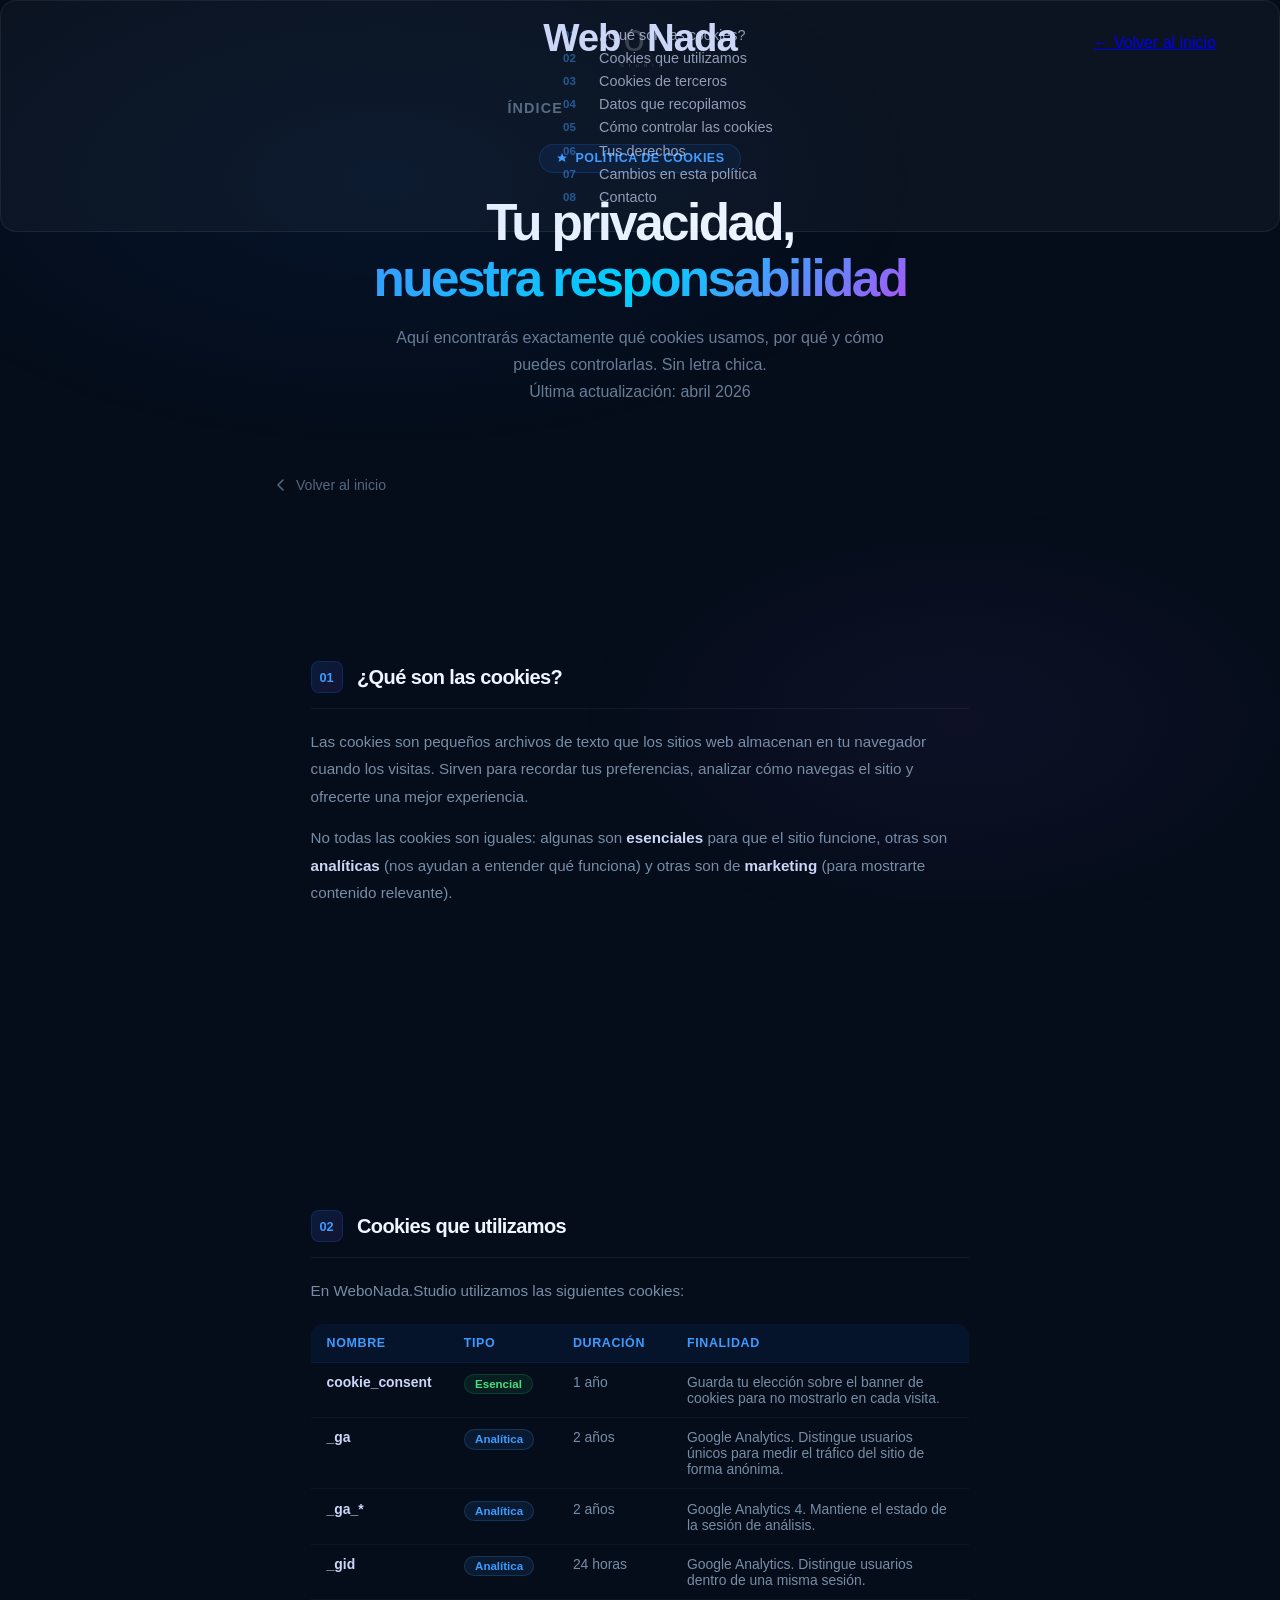
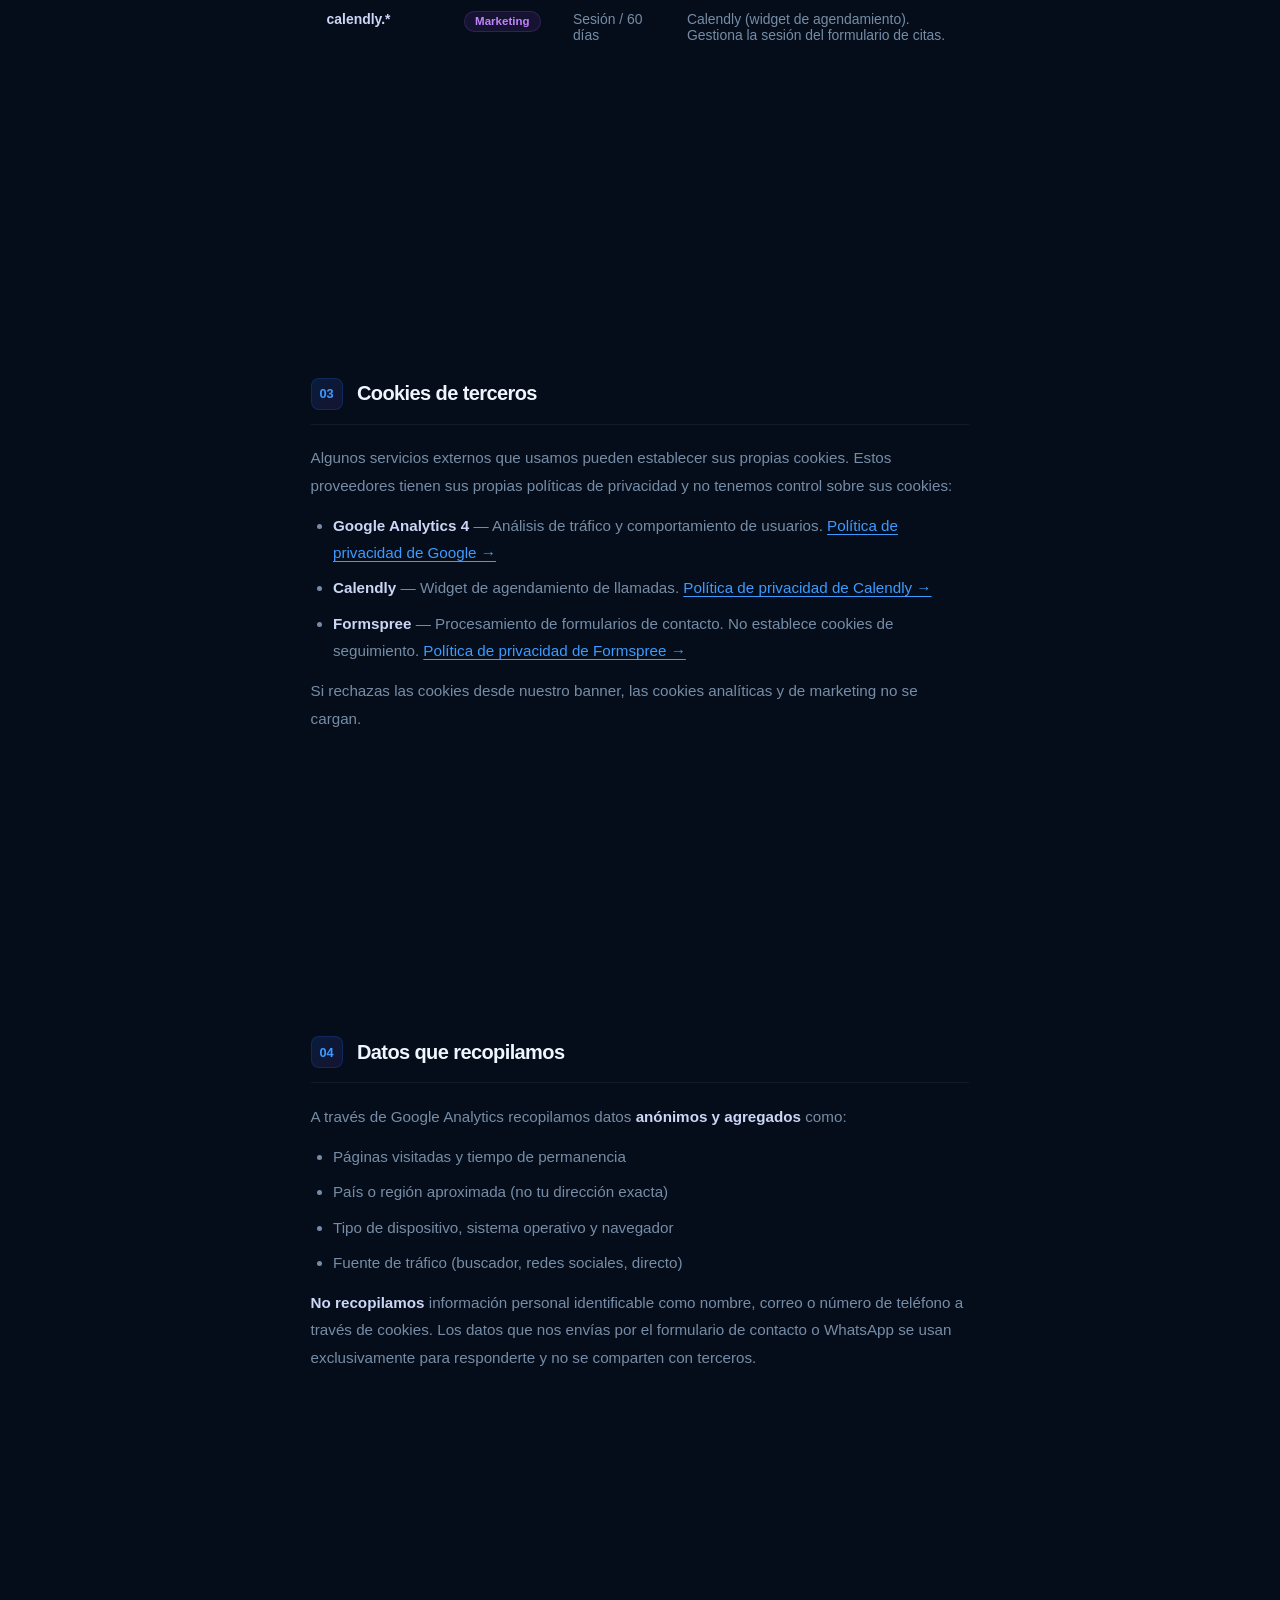
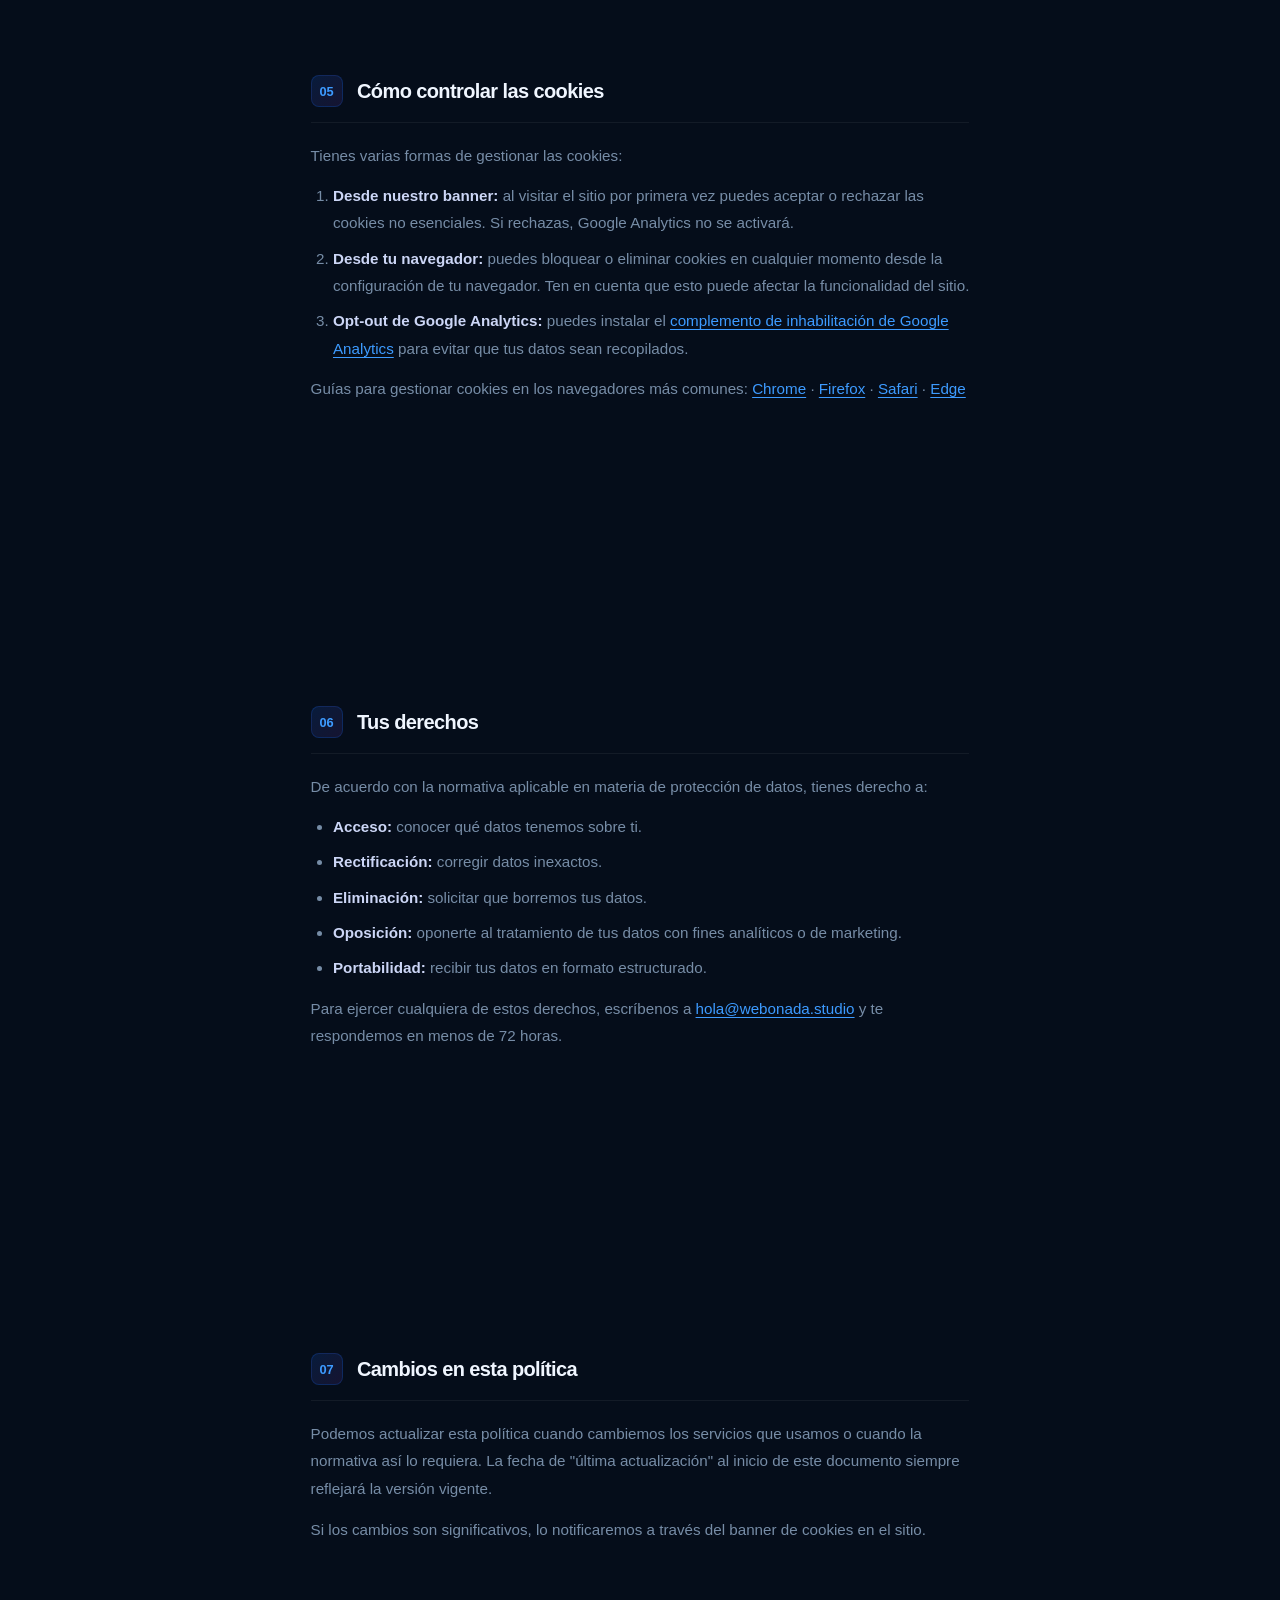
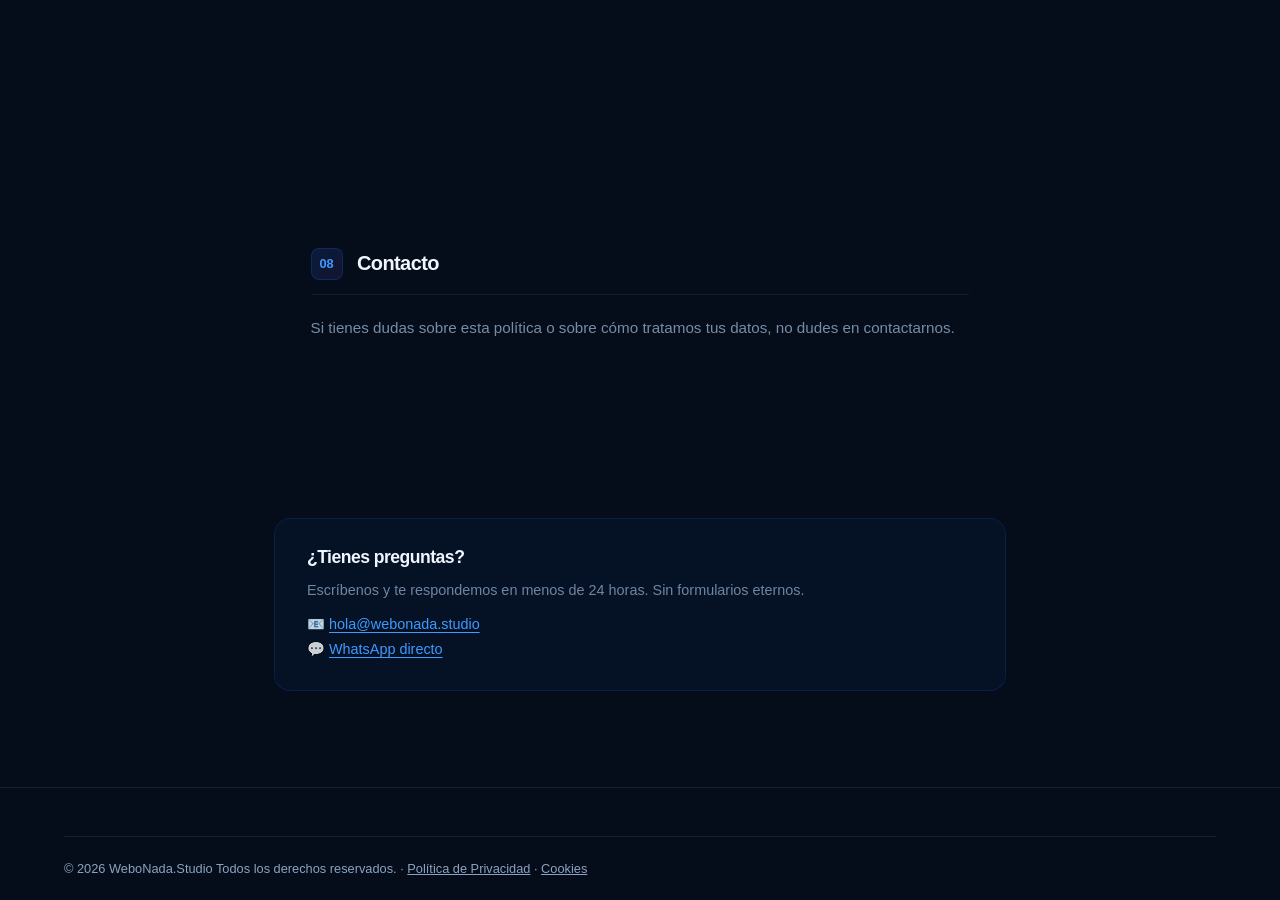
==== cookies.html @ 463b16fc "espero que si" ====
<!DOCTYPE html>
<html lang="es">
<head>
<meta charset="UTF-8">
<meta name="viewport" content="width=device-width, initial-scale=1.0">
<title>Política de Cookies — WeboNada.Studio</title>
<meta name="description" content="Política de cookies y privacidad de WeboNada.Studio. Conoce qué datos recopilamos y cómo los usamos.">
<meta name="robots" content="index, follow">
<link rel="canonical" href="https://webonada.studio/cookies">
<link rel="icon" type="image/svg+xml" href="/favicon.svg">
<meta name="theme-color" content="#050d1a">
<link rel="stylesheet" href="/css/main.css">
<style>
/* ── Estilos específicos de la página de cookies ── */
.policy-hero {
  padding: 9rem 1.5rem 4rem;
  text-align: center;
  position: relative;
}
.policy-hero::before {
  content: '';
  position: fixed;
  inset: 0;
  background:
    radial-gradient(ellipse 70% 50% at 30% 20%, rgba(26,111,255,.07) 0%, transparent 60%),
    radial-gradient(ellipse 50% 40% at 75% 80%, rgba(168,85,247,.06) 0%, transparent 60%);
  pointer-events: none;
  z-index: 0;
}
.policy-badge {
  display: inline-flex;
  align-items: center;
  gap: .5rem;
  padding: .4rem 1rem;
  border-radius: 50px;
  background: rgba(26,111,255,.08);
  border: 1px solid rgba(26,111,255,.2);
  font-size: .78rem;
  font-weight: 600;
  color: #3d9bff;
  letter-spacing: .04em;
  text-transform: uppercase;
  margin-bottom: 1.4rem;
}
.policy-hero h1 {
  font-family: 'Outfit', sans-serif;
  font-size: clamp(2rem, 5vw, 3.2rem);
  font-weight: 900;
  letter-spacing: -.05em;
  line-height: 1.1;
  color: #f0f6ff;
  margin-bottom: 1rem;
}
.policy-hero h1 span {
  background: linear-gradient(135deg, #3d9bff, #00d4ff, #a855f7);
  -webkit-background-clip: text;
  -webkit-text-fill-color: transparent;
  background-clip: text;
}
.policy-hero p {
  color: rgba(139,163,192,.75);
  font-size: 1rem;
  max-width: 520px;
  margin: 0 auto;
  line-height: 1.7;
}
.policy-updated {
  margin-top: 1.2rem;
  font-size: .8rem;
  color: rgba(139,163,192,.45);
}

/* Contenido */
.policy-wrap {
  max-width: 780px;
  margin: 0 auto;
  padding: 0 1.5rem 6rem;
  position: relative;
  z-index: 1;
}

.policy-toc {
  background: rgba(255,255,255,.03);
  border: 1px solid rgba(255,255,255,.07);
  border-radius: 16px;
  padding: 1.6rem 2rem;
  margin-bottom: 3rem;
}
.policy-toc h2 {
  font-family: 'Outfit', sans-serif;
  font-size: .9rem;
  font-weight: 700;
  color: rgba(139,163,192,.6);
  letter-spacing: .08em;
  text-transform: uppercase;
  margin-bottom: 1rem;
}
.policy-toc ol {
  list-style: none;
  counter-reset: toc;
  display: flex;
  flex-direction: column;
  gap: .45rem;
}
.policy-toc ol li {
  counter-increment: toc;
  display: flex;
  align-items: center;
  gap: .75rem;
}
.policy-toc ol li::before {
  content: counter(toc, decimal-leading-zero);
  font-size: .72rem;
  font-weight: 700;
  color: rgba(61,155,255,.5);
  min-width: 1.5rem;
}
.policy-toc a {
  color: rgba(204,214,246,.7);
  text-decoration: none;
  font-size: .9rem;
  transition: color .2s;
}
.policy-toc a:hover { color: #3d9bff; }

/* Secciones */
.policy-section {
  margin-bottom: 3rem;
  scroll-margin-top: 5rem;
}
.section-header {
  display: flex;
  align-items: center;
  gap: .9rem;
  margin-bottom: 1.2rem;
  padding-bottom: .9rem;
  border-bottom: 1px solid rgba(255,255,255,.06);
}
.section-num {
  width: 32px;
  height: 32px;
  border-radius: 8px;
  background: linear-gradient(135deg, rgba(26,111,255,.15), rgba(168,85,247,.1));
  border: 1px solid rgba(26,111,255,.2);
  display: flex;
  align-items: center;
  justify-content: center;
  font-family: 'Outfit', sans-serif;
  font-size: .8rem;
  font-weight: 700;
  color: #3d9bff;
  flex-shrink: 0;
}
.section-header h2 {
  font-family: 'Outfit', sans-serif;
  font-size: 1.25rem;
  font-weight: 800;
  letter-spacing: -.03em;
  color: #f0f6ff;
}
.policy-section p,
.policy-section li {
  color: rgba(139,163,192,.85);
  font-size: .95rem;
  line-height: 1.8;
}
.policy-section p + p { margin-top: .9rem; }
.policy-section ul, .policy-section ol {
  padding-left: 1.4rem;
  display: flex;
  flex-direction: column;
  gap: .5rem;
  margin: .8rem 0;
}
.policy-section ul li { list-style: disc; }
.policy-section ol li { list-style: decimal; }
.policy-section strong { color: #ccd6f6; font-weight: 600; }
.policy-section a { color: #3d9bff; text-decoration: underline; text-underline-offset: 3px; }

/* Tabla de cookies */
.cookie-table-wrap { overflow-x: auto; margin: 1.2rem 0; border-radius: 12px; }
.cookie-table {
  width: 100%;
  border-collapse: collapse;
  font-size: .87rem;
  min-width: 540px;
}
.cookie-table th {
  background: rgba(26,111,255,.08);
  color: #3d9bff;
  font-weight: 700;
  font-size: .78rem;
  letter-spacing: .05em;
  text-transform: uppercase;
  padding: .75rem 1rem;
  text-align: left;
  border-bottom: 1px solid rgba(26,111,255,.15);
}
.cookie-table td {
  padding: .7rem 1rem;
  color: rgba(139,163,192,.85);
  border-bottom: 1px solid rgba(255,255,255,.04);
  vertical-align: top;
}
.cookie-table tr:last-child td { border-bottom: none; }
.cookie-table tr:hover td { background: rgba(255,255,255,.02); }
.cookie-tag {
  display: inline-block;
  padding: .2rem .65rem;
  border-radius: 50px;
  font-size: .72rem;
  font-weight: 600;
}
.tag-essential { background: rgba(34,197,94,.1); color: #4ade80; border: 1px solid rgba(34,197,94,.2); }
.tag-analytics  { background: rgba(61,155,255,.1); color: #3d9bff; border: 1px solid rgba(61,155,255,.2); }
.tag-marketing  { background: rgba(168,85,247,.1); color: #c084fc; border: 1px solid rgba(168,85,247,.2); }

/* Caja de contacto */
.policy-contact-box {
  background: rgba(26,111,255,.05);
  border: 1px solid rgba(26,111,255,.15);
  border-radius: 16px;
  padding: 1.8rem 2rem;
  margin-top: 3rem;
  display: flex;
  flex-direction: column;
  gap: .6rem;
}
.policy-contact-box h3 {
  font-family: 'Outfit', sans-serif;
  font-size: 1.1rem;
  font-weight: 800;
  color: #f0f6ff;
  letter-spacing: -.03em;
}
.policy-contact-box p { color: rgba(139,163,192,.8); font-size: .9rem; line-height: 1.7; }
.policy-contact-box a { color: #3d9bff; text-decoration: underline; text-underline-offset: 3px; }

/* Botón volver */
.back-btn {
  display: inline-flex;
  align-items: center;
  gap: .5rem;
  color: rgba(139,163,192,.6);
  font-size: .88rem;
  text-decoration: none;
  padding: .5rem 0;
  transition: color .2s;
  margin-bottom: 2rem;
}
.back-btn:hover { color: #3d9bff; }

@media (max-width: 600px) {
  .policy-hero { padding: 7rem 1.2rem 3rem; }
  .policy-toc { padding: 1.2rem 1.4rem; }
  .policy-contact-box { padding: 1.4rem 1.2rem; }
}
</style>
</head>
<body>

<!-- Navbar del sitio principal -->
<nav id="navbar" role="navigation" aria-label="Navegación principal">
  <a href="/" class="logo" aria-label="WeboNada.Studio">
    <span class="logo-row">Web <span class="logo-o-static">o</span> Nada</span>
    <span class="logo-sub">.Studio</span>
  </a>
  <div class="nav-right">
    <a href="/" class="nav-cta">← Volver al inicio</a>
  </div>
</nav>

<main id="main-content">

  <!-- Hero -->
  <section class="policy-hero">
    <div class="policy-badge">
      <svg width="12" height="12" viewBox="0 0 12 12" fill="none" aria-hidden="true">
        <path d="M6 1L7.5 4.5H11L8.5 6.5L9.5 10L6 8L2.5 10L3.5 6.5L1 4.5H4.5L6 1Z" fill="currentColor"/>
      </svg>
      Política de Cookies
    </div>
    <h1>Tu privacidad,<br><span>nuestra responsabilidad</span></h1>
    <p>Aquí encontrarás exactamente qué cookies usamos, por qué y cómo puedes controlarlas. Sin letra chica.</p>
    <p class="policy-updated">Última actualización: abril 2026</p>
  </section>

  <div class="policy-wrap">

    <a href="/" class="back-btn">
      <svg width="14" height="14" viewBox="0 0 14 14" fill="none" aria-hidden="true">
        <path d="M9 2L4 7l5 5" stroke="currentColor" stroke-width="1.6" stroke-linecap="round" stroke-linejoin="round"/>
      </svg>
      Volver al inicio
    </a>

    <!-- Índice -->
    <nav class="policy-toc" aria-label="Índice de contenidos">
      <h2>Índice</h2>
      <ol>
        <li><a href="#que-son">¿Qué son las cookies?</a></li>
        <li><a href="#que-usamos">Cookies que utilizamos</a></li>
        <li><a href="#terceros">Cookies de terceros</a></li>
        <li><a href="#datos">Datos que recopilamos</a></li>
        <li><a href="#control">Cómo controlar las cookies</a></li>
        <li><a href="#derechos">Tus derechos</a></li>
        <li><a href="#cambios">Cambios en esta política</a></li>
        <li><a href="#contacto">Contacto</a></li>
      </ol>
    </nav>

    <!-- 1. Qué son -->
    <section class="policy-section" id="que-son">
      <div class="section-header">
        <div class="section-num">01</div>
        <h2>¿Qué son las cookies?</h2>
      </div>
      <p>Las cookies son pequeños archivos de texto que los sitios web almacenan en tu navegador cuando los visitas. Sirven para recordar tus preferencias, analizar cómo navegas el sitio y ofrecerte una mejor experiencia.</p>
      <p>No todas las cookies son iguales: algunas son <strong>esenciales</strong> para que el sitio funcione, otras son <strong>analíticas</strong> (nos ayudan a entender qué funciona) y otras son de <strong>marketing</strong> (para mostrarte contenido relevante).</p>
    </section>

    <!-- 2. Qué usamos -->
    <section class="policy-section" id="que-usamos">
      <div class="section-header">
        <div class="section-num">02</div>
        <h2>Cookies que utilizamos</h2>
      </div>
      <p>En WeboNada.Studio utilizamos las siguientes cookies:</p>
      <div class="cookie-table-wrap">
        <table class="cookie-table">
          <thead>
            <tr>
              <th>Nombre</th>
              <th>Tipo</th>
              <th>Duración</th>
              <th>Finalidad</th>
            </tr>
          </thead>
          <tbody>
            <tr>
              <td><strong>cookie_consent</strong></td>
              <td><span class="cookie-tag tag-essential">Esencial</span></td>
              <td>1 año</td>
              <td>Guarda tu elección sobre el banner de cookies para no mostrarlo en cada visita.</td>
            </tr>
            <tr>
              <td><strong>_ga</strong></td>
              <td><span class="cookie-tag tag-analytics">Analítica</span></td>
              <td>2 años</td>
              <td>Google Analytics. Distingue usuarios únicos para medir el tráfico del sitio de forma anónima.</td>
            </tr>
            <tr>
              <td><strong>_ga_*</strong></td>
              <td><span class="cookie-tag tag-analytics">Analítica</span></td>
              <td>2 años</td>
              <td>Google Analytics 4. Mantiene el estado de la sesión de análisis.</td>
            </tr>
            <tr>
              <td><strong>_gid</strong></td>
              <td><span class="cookie-tag tag-analytics">Analítica</span></td>
              <td>24 horas</td>
              <td>Google Analytics. Distingue usuarios dentro de una misma sesión.</td>
            </tr>
            <tr>
              <td><strong>calendly.*</strong></td>
              <td><span class="cookie-tag tag-marketing">Marketing</span></td>
              <td>Sesión / 60 días</td>
              <td>Calendly (widget de agendamiento). Gestiona la sesión del formulario de citas.</td>
            </tr>
          </tbody>
        </table>
      </div>
    </section>

    <!-- 3. Terceros -->
    <section class="policy-section" id="terceros">
      <div class="section-header">
        <div class="section-num">03</div>
        <h2>Cookies de terceros</h2>
      </div>
      <p>Algunos servicios externos que usamos pueden establecer sus propias cookies. Estos proveedores tienen sus propias políticas de privacidad y no tenemos control sobre sus cookies:</p>
      <ul>
        <li><strong>Google Analytics 4</strong> — Análisis de tráfico y comportamiento de usuarios. <a href="https://policies.google.com/privacy" target="_blank" rel="noopener noreferrer">Política de privacidad de Google →</a></li>
        <li><strong>Calendly</strong> — Widget de agendamiento de llamadas. <a href="https://calendly.com/privacy" target="_blank" rel="noopener noreferrer">Política de privacidad de Calendly →</a></li>
        <li><strong>Formspree</strong> — Procesamiento de formularios de contacto. No establece cookies de seguimiento. <a href="https://formspree.io/legal/privacy-policy" target="_blank" rel="noopener noreferrer">Política de privacidad de Formspree →</a></li>
      </ul>
      <p>Si rechazas las cookies desde nuestro banner, las cookies analíticas y de marketing no se cargan.</p>
    </section>

    <!-- 4. Datos -->
    <section class="policy-section" id="datos">
      <div class="section-header">
        <div class="section-num">04</div>
        <h2>Datos que recopilamos</h2>
      </div>
      <p>A través de Google Analytics recopilamos datos <strong>anónimos y agregados</strong> como:</p>
      <ul>
        <li>Páginas visitadas y tiempo de permanencia</li>
        <li>País o región aproximada (no tu dirección exacta)</li>
        <li>Tipo de dispositivo, sistema operativo y navegador</li>
        <li>Fuente de tráfico (buscador, redes sociales, directo)</li>
      </ul>
      <p><strong>No recopilamos</strong> información personal identificable como nombre, correo o número de teléfono a través de cookies. Los datos que nos envías por el formulario de contacto o WhatsApp se usan exclusivamente para responderte y no se comparten con terceros.</p>
    </section>

    <!-- 5. Control -->
    <section class="policy-section" id="control">
      <div class="section-header">
        <div class="section-num">05</div>
        <h2>Cómo controlar las cookies</h2>
      </div>
      <p>Tienes varias formas de gestionar las cookies:</p>
      <ol>
        <li><strong>Desde nuestro banner:</strong> al visitar el sitio por primera vez puedes aceptar o rechazar las cookies no esenciales. Si rechazas, Google Analytics no se activará.</li>
        <li><strong>Desde tu navegador:</strong> puedes bloquear o eliminar cookies en cualquier momento desde la configuración de tu navegador. Ten en cuenta que esto puede afectar la funcionalidad del sitio.</li>
        <li><strong>Opt-out de Google Analytics:</strong> puedes instalar el <a href="https://tools.google.com/dlpage/gaoptout" target="_blank" rel="noopener noreferrer">complemento de inhabilitación de Google Analytics</a> para evitar que tus datos sean recopilados.</li>
      </ol>
      <p>Guías para gestionar cookies en los navegadores más comunes: <a href="https://support.google.com/chrome/answer/95647" target="_blank" rel="noopener noreferrer">Chrome</a> · <a href="https://support.mozilla.org/es/kb/cookies-informacion-que-los-sitios-web-guardan-en-" target="_blank" rel="noopener noreferrer">Firefox</a> · <a href="https://support.apple.com/es-es/guide/safari/sfri11471/mac" target="_blank" rel="noopener noreferrer">Safari</a> · <a href="https://support.microsoft.com/es-es/windows/eliminar-y-administrar-cookies-168dab11-0753-043d-7c16-ede5947fc64d" target="_blank" rel="noopener noreferrer">Edge</a></p>
    </section>

    <!-- 6. Derechos -->
    <section class="policy-section" id="derechos">
      <div class="section-header">
        <div class="section-num">06</div>
        <h2>Tus derechos</h2>
      </div>
      <p>De acuerdo con la normativa aplicable en materia de protección de datos, tienes derecho a:</p>
      <ul>
        <li><strong>Acceso:</strong> conocer qué datos tenemos sobre ti.</li>
        <li><strong>Rectificación:</strong> corregir datos inexactos.</li>
        <li><strong>Eliminación:</strong> solicitar que borremos tus datos.</li>
        <li><strong>Oposición:</strong> oponerte al tratamiento de tus datos con fines analíticos o de marketing.</li>
        <li><strong>Portabilidad:</strong> recibir tus datos en formato estructurado.</li>
      </ul>
      <p>Para ejercer cualquiera de estos derechos, escríbenos a <a href="mailto:hola@webonada.studio">hola@webonada.studio</a> y te respondemos en menos de 72 horas.</p>
    </section>

    <!-- 7. Cambios -->
    <section class="policy-section" id="cambios">
      <div class="section-header">
        <div class="section-num">07</div>
        <h2>Cambios en esta política</h2>
      </div>
      <p>Podemos actualizar esta política cuando cambiemos los servicios que usamos o cuando la normativa así lo requiera. La fecha de "última actualización" al inicio de este documento siempre reflejará la versión vigente.</p>
      <p>Si los cambios son significativos, lo notificaremos a través del banner de cookies en el sitio.</p>
    </section>

    <!-- 8. Contacto -->
    <section class="policy-section" id="contacto">
      <div class="section-header">
        <div class="section-num">08</div>
        <h2>Contacto</h2>
      </div>
      <p>Si tienes dudas sobre esta política o sobre cómo tratamos tus datos, no dudes en contactarnos.</p>
    </section>

    <!-- Caja de contacto -->
    <div class="policy-contact-box">
      <h3>¿Tienes preguntas?</h3>
      <p>Escríbenos y te respondemos en menos de 24 horas. Sin formularios eternos.</p>
      <p>
        📧 <a href="mailto:hola@webonada.studio">hola@webonada.studio</a><br>
        💬 <a href="https://wa.me/584144507002?text=Hola%2C%20tengo%20una%20pregunta%20sobre%20la%20pol%C3%ADtica%20de%20cookies" target="_blank" rel="noopener noreferrer">WhatsApp directo</a>
      </p>
    </div>

  </div>
</main>

<footer role="contentinfo">
  <div class="footer-bottom">
    <p>© 2026 WeboNada.Studio Todos los derechos reservados. · <a href="/privacidad" style="color:inherit;text-decoration:underline">Política de Privacidad</a> · <a href="/cookies" style="color:inherit;text-decoration:underline">Cookies</a></p>
  </div>
</footer>

<script src="/js/main.js" defer></script>
</body>
</html>
---- css/main.css ----
/* =============================================
   FUENTES LOCALES — @font-face
   Archivos en /fonts/ junto al index.html
   ============================================= */
@font-face{font-family:'Outfit';font-style:normal;font-weight:200;font-display:swap;src:url('fonts/1774666731229_outfit-v15-latin-200.woff2') format('woff2')}
@font-face{font-family:'Outfit';font-style:normal;font-weight:300;font-display:swap;src:url('fonts/1774666731231_outfit-v15-latin-300.woff2') format('woff2')}
@font-face{font-family:'Outfit';font-style:normal;font-weight:400;font-display:swap;src:url('fonts/1774666731235_outfit-v15-latin-regular.woff2') format('woff2')}
@font-face{font-family:'Outfit';font-style:normal;font-weight:500;font-display:swap;src:url('fonts/1774666731232_outfit-v15-latin-500.woff2') format('woff2')}
@font-face{font-family:'Outfit';font-style:normal;font-weight:600;font-display:swap;src:url('fonts/1774666731233_outfit-v15-latin-600.woff2') format('woff2')}
/* weight 700 — si el archivo es idéntico al 600 (mismo timestamp), el browser usará el 600.
   Si tienes un archivo -700 real, reemplaza la src por ese archivo. */
@font-face{font-family:'Outfit';font-style:normal;font-weight:700;font-display:swap;src:url('fonts/1774666731233_outfit-v15-latin-700.woff2') format('woff2')}
@font-face{font-family:'Outfit';font-style:normal;font-weight:800;font-display:swap;src:url('fonts/1774666731234_outfit-v15-latin-800.woff2') format('woff2')}
/* weight 900 — mismo timestamp que 800. Si no tienes archivo 900 real, declarar rango 800 900
   evita síntesis artificial en Android. */
@font-face{font-family:'Outfit';font-style:normal;font-weight:900;font-display:swap;src:url('fonts/1774666731234_outfit-v15-latin-900.woff2') format('woff2')}
@font-face{font-family:'Plus Jakarta Sans';font-style:normal;font-weight:300;font-display:swap;src:url('fonts/1774666731238_plus-jakarta-sans-v12-latin-300.woff2') format('woff2')}
@font-face{font-family:'Plus Jakarta Sans';font-style:normal;font-weight:400;font-display:swap;src:url('fonts/1774666731244_plus-jakarta-sans-v12-latin-regular.woff2') format('woff2')}
@font-face{font-family:'Plus Jakarta Sans';font-style:normal;font-weight:500;font-display:swap;src:url('fonts/1774666731241_plus-jakarta-sans-v12-latin-500.woff2') format('woff2')}
@font-face{font-family:'Plus Jakarta Sans';font-style:normal;font-weight:600;font-display:swap;src:url('fonts/1774666731243_plus-jakarta-sans-v12-latin-600.woff2') format('woff2')}

#preloader {
  position: fixed;
  inset: 0;
  z-index: 99999;
  background: #050d1a;
  display: flex;
  align-items: center;
  justify-content: center;
  flex-direction: column;
  gap: 1.8rem;
  transition: opacity .55s cubic-bezier(.16,1,.3,1), visibility .55s;
}
#preloader.pre-hide {
  opacity: 0;
  visibility: hidden;
}
.pre-logo {
  font-family: 'Outfit', sans-serif;
  font-size: 2.4rem;
  font-weight: 900;
  letter-spacing: -1.5px;
  color: #ccd6f6;
  display: flex;
  align-items: baseline;
  gap: 0;
  opacity: 0;
  animation: preLogoIn .65s cubic-bezier(.16,1,.3,1) .1s forwards;
}
.pre-logo-o {
  font-weight: 200;
  color: rgba(255,255,255,.2);
  margin: 0 3px;
}
@keyframes preLogoIn {
  from { opacity:0; transform:translateY(12px); }
  to   { opacity:1; transform:translateY(0); }
}
.pre-bar-wrap {
  width: 120px;
  height: 2px;
  background: rgba(255,255,255,.07);
  border-radius: 2px;
  overflow: hidden;
  opacity: 0;
  animation: preLogoIn .4s ease .4s forwards;
}
.pre-bar {
  height: 100%;
  width: 0%;
  background: linear-gradient(90deg, #1a6fff, #00d4ff, #a855f7);
  border-radius: 2px;
  animation: preBarFill 1s cubic-bezier(.4,0,.2,1) .45s forwards;
}
@keyframes preBarFill {
  from { width: 0%; }
  to   { width: 100%; }
}

:root{
  --navy:#050d1a; --navy-mid:#0a1628; --navy-light:#0f2040;
  --blue:#1a6fff; --electric:#3d9bff; --neon:#00d4ff;
  --violet:#7c3aed; --violet-light:#a855f7;
  --white:#f0f6ff; --muted:#8ba3c0;
  --glass:rgba(255,255,255,0.04); --glass-border:rgba(255,255,255,0.08);

 
  --font-display:'Outfit', sans-serif;
  --font-body:'Plus Jakarta Sans', sans-serif;
}

*,*::before,*::after{box-sizing:border-box;margin:0;padding:0}
html{scroll-behavior:smooth;overflow-x:hidden;-webkit-text-size-adjust:100%;text-size-adjust:100%}
body{font-family:var(--font-body);background:var(--navy);color:var(--white);overflow-x:hidden;-webkit-font-smoothing:antialiased;-moz-osx-font-smoothing:grayscale;text-rendering:optimizeLegibility}
::-webkit-scrollbar{width:4px}
::-webkit-scrollbar-track{background:var(--navy)}
::-webkit-scrollbar-thumb{background:var(--blue);border-radius:2px}

/* ── LOGO — estilo offline (texto simple, O ligera) ── */
.logo{
  font-family:var(--font-display);
  font-size:2.4rem;
  font-weight:900;
  letter-spacing:-1px;
  color:#ccd6f6;
  text-decoration:none;
  display:inline-flex;
  flex-direction:column;
  align-items:center;
  user-select:none;
  line-height:1;
  gap:2px;
}
.logo-row{
  display:inline-flex;
  align-items:baseline;
  gap:0;
}
/* La O central — peso ligero, ligeramente opaca */
.logo-o-static{
  font-weight:200;
  color:rgba(255,255,255,.2);
  -webkit-text-fill-color:rgba(255,255,255,.2);
  margin:0 3px;
  display:inline;
  font-size:inherit;
  vertical-align:baseline;
}
/* Ocultar el SVG animado — usamos solo texto */
.logo-o{
  display:inline;
  width:auto;
  height:auto;
  margin:0 3px;
  vertical-align:baseline;
  position:static;
  top:auto;
  flex-shrink:unset;
  font-weight:200;
  font-size:inherit;
  color:rgba(255,255,255,.2);
  -webkit-text-fill-color:rgba(255,255,255,.2);
}
.logo-o svg{ display:none; }
/* Partes Web y Nada — mismo peso que el offline */
.logo-a,.logo-b{
  font-size:inherit;
  font-weight:900;
  letter-spacing:-1px;
  color:#ccd6f6;
  -webkit-text-fill-color:#ccd6f6;
  transition:filter .35s;
}
.logo-a{ margin-right:0; }
.logo-b{ margin-left:0; }
/* .Studio */
.logo-sub{
  font-size:.38rem;
  font-weight:400;
  letter-spacing:5px;
  color:rgba(204,214,246,.25);
  -webkit-text-fill-color:rgba(204,214,246,.25);
  display:block;
  text-align:center;
  margin-top:2px;
}
/* Sin sombras al hacer scroll */
nav.scrolled .logo-a,
nav.scrolled .logo-b,
nav.scrolled .logo-o{ filter:none; transition:none; }

/* Hover sutil */
.logo:hover .logo-a,.logo:hover .logo-b{
  filter:brightness(1.15);
}

/* Logo en footer — tamaño reducido */
.logo-footer{ font-size:1.1rem; }
.logo-footer .logo-sub{ font-size:.50rem; }

/* Animación por letra — mantener para preloader */
.logo-char{ display:inline-block; }
.logo:hover .logo-char{ animation:charDance .55s cubic-bezier(.34,1.56,.64,1) both var(--hd,0s); }
.logo-intro .logo-char{ animation:charDance .55s cubic-bezier(.34,1.56,.64,1) both var(--id,0s); }
@keyframes charDance{
  0%  { transform:translateY(0) rotate(0) scale(1); }
  35% { transform:translateY(-12px) rotate(-8deg) scale(1.2); }
  65% { transform:translateY(-4px) rotate(4deg) scale(1.08); }
  100%{ transform:translateY(0) rotate(0) scale(1); }
}

.pf-preview-img{position:absolute;inset:0;width:100%;height:100%;object-fit:contain;opacity:1;display:block;background:#07101f}

#navEasterPanel{
  position:absolute;
  inset:0;
  z-index:2;
  display:flex;
  flex-direction:column;
  align-items:center;
  justify-content:center;
  text-align:center;
  padding:2rem;
  gap:1.1rem;
  opacity:0;
  pointer-events:none;
  transition:opacity .4s ease;
}
nav{position:fixed;top:0;left:0;right:0;z-index:1000;padding:1.2rem 5%;display:flex;align-items:center;justify-content:center;transition:background .4s,border-color .4s,backdrop-filter .4s,-webkit-backdrop-filter .4s;max-width:100%;box-sizing:border-box;contain:layout;backdrop-filter:blur(0px);-webkit-backdrop-filter:blur(0px)}
nav.scrolled{background:rgba(5,13,26,.92);border-bottom:1px solid var(--glass-border);backdrop-filter:blur(20px);-webkit-backdrop-filter:blur(20px)}

.nav-right{display:flex;align-items:center;gap:.85rem;position:absolute;right:0;padding-right:5%;top:50%;transform:translateY(-50%)}

.hamburger{display:flex;flex-direction:column;justify-content:center;gap:5px;background:none;border:none;padding:6px 4px;z-index:1001;position:relative;min-width:28px}
.hamburger span{display:block;width:22px;height:2px;background:var(--white);border-radius:2px;transition:transform .35s cubic-bezier(.23,1,.32,1),opacity .25s}
.hamburger.open span:nth-child(1){transform:translateY(7px) rotate(45deg)}
.hamburger.open span:nth-child(2){opacity:0;transform:scaleX(0)}
.hamburger.open span:nth-child(3){transform:translateY(-7px) rotate(-45deg)}

.nav-dropdown{position:fixed;inset:0;background:rgba(5,13,26,.97);backdrop-filter:blur(28px);z-index:999;display:flex;align-items:center;justify-content:center;opacity:0;pointer-events:none;transition:opacity .35s cubic-bezier(.23,1,.32,1);overflow-y:auto;overscroll-behavior:contain}
.nav-dropdown.open{opacity:1;pointer-events:auto}
.nav-dropdown-bg{position:absolute;inset:0;background:radial-gradient(ellipse 55% 55% at 50% 50%,rgba(26,111,255,.07) 0%,transparent 70%);pointer-events:none}
.nav-dropdown-inner{position:relative;z-index:1;display:flex;flex-direction:column;align-items:center;gap:.1rem;padding:clamp(1.2rem,4vh,2.5rem) 2rem;margin:auto;width:100%}
.nav-dropdown-inner a{
  font-family:var(--font-display);
  font-size:clamp(1.5rem,4.2vw,3rem);
  font-weight:700;
  color:rgba(240,246,255,.6);
  text-decoration:none;
  letter-spacing:-.04em;
  padding:clamp(.15rem,.5vh,.3rem) 2rem;
  display:block;text-align:center;
  transform:translateY(28px);opacity:0;
  transition:color .3s,transform .55s cubic-bezier(.23,1,.32,1),opacity .55s;
}
.nav-dropdown.open .nav-dropdown-inner a{opacity:1;transform:translateY(0)}
.nav-dropdown-inner a:nth-child(1){transition-delay:.04s}
.nav-dropdown-inner a:nth-child(2){transition-delay:.09s}
.nav-dropdown-inner a:nth-child(3){transition-delay:.14s}
.nav-dropdown-inner a:nth-child(4){transition-delay:.19s}
.nav-dropdown-inner a:nth-child(5){transition-delay:.24s}
.nav-dropdown-inner a:nth-child(6){transition-delay:.29s}
.nav-dropdown-inner a:nth-child(7){transition-delay:.34s}
.nav-dropdown-inner a:hover{color:var(--neon);transform:translateY(-3px) scale(1.04) !important}
.nav-dropdown-inner a.nav-dropdown-cta{
  margin-top:clamp(.6rem,1.5vh,1.4rem);
  padding:.75rem 2.4rem;
  border-radius:50px;
  background:linear-gradient(135deg,var(--blue),var(--violet));
  color:#fff;
  font-size:1rem;
  font-weight:600;
  box-shadow:0 6px 32px rgba(26,111,255,.45);
  -webkit-text-fill-color:#fff;
}

.nav-cta-group{
  display:flex;
  flex-direction:column;
  align-items:center;
  gap:.65rem;
  width:100%;
  max-width:300px;
  margin-top:clamp(.6rem,1.5vh,1.4rem);
  opacity:0;
  transform:translateY(28px);
  transition:opacity .55s cubic-bezier(.23,1,.32,1),
             transform .55s cubic-bezier(.23,1,.32,1);
  transition-delay:.22s;
}
.nav-dropdown.open .nav-cta-group{
  opacity:1;
  transform:translateY(0);
}
.nav-cta-primary{
  width:100%;
  display:inline-flex;align-items:center;justify-content:center;gap:.5rem;
  padding:.8rem 2rem;border-radius:50px;
  background:linear-gradient(135deg,var(--blue),var(--violet));
  color:#fff;font-family:var(--font-display);font-size:.95rem;font-weight:600;
  box-shadow:0 4px 30px rgba(26,111,255,.4);
  border:none;cursor:pointer;
  transition:transform .3s,box-shadow .3s;
}
.nav-cta-primary:hover{transform:translateY(-2px);box-shadow:0 8px 40px rgba(26,111,255,.6)}
.nav-cta-secondary{
  width:100%;
  display:inline-flex;align-items:center;justify-content:center;gap:.5rem;
  padding:.8rem 2rem;border-radius:50px;
  background:transparent;
  color:var(--electric);font-family:var(--font-display);font-size:.95rem;font-weight:600;
  border:1px solid rgba(61,155,255,.4);cursor:pointer;
  transition:border-color .3s,color .3s,transform .3s;
}
.nav-cta-secondary:hover{border-color:rgba(61,155,255,.8);color:var(--neon);transform:translateY(-2px)}

@keyframes blink{0%,100%{opacity:1;transform:scale(1)}50%{opacity:.5;transform:scale(1.4)}}
@keyframes shimmer{0%{background-position:0% 50%}50%{background-position:100% 50%}100%{background-position:0% 50%}}

.btn-primary{padding:.9rem 2rem;border-radius:50px;background:linear-gradient(135deg,var(--blue),var(--violet));color:#fff;text-decoration:none;font-weight:600;font-size:.95rem;font-family:var(--font-display);transition:transform .3s,box-shadow .3s;box-shadow:0 4px 30px rgba(26,111,255,.4);display:inline-flex;align-items:center;gap:.5rem;border:none;cursor:pointer}
.btn-primary:hover{transform:translateY(-3px);box-shadow:0 8px 40px rgba(26,111,255,.6)}
.btn-primary svg{transition:transform .3s}.btn-primary:hover svg{transform:translateX(4px)}
.btn-secondary{padding:.9rem 2rem;border-radius:50px;background:transparent;border:1px solid rgba(61,155,255,.4);color:var(--electric);text-decoration:none;font-weight:600;font-size:.95rem;font-family:var(--font-display);transition:border-color .3s,color .3s,transform .3s;display:inline-flex;align-items:center;gap:.5rem;cursor:pointer}
.btn-secondary:hover{border-color:rgba(61,155,255,.8);color:var(--neon);transform:translateY(-2px)}

section{padding:8rem 5%;position:relative}
.section-label{display:inline-flex;align-items:center;gap:.5rem;font-size:.75rem;font-weight:600;letter-spacing:2px;text-transform:uppercase;color:var(--electric);margin-bottom:1rem}
.section-label::before{content:'';width:20px;height:1px;background:var(--electric)}
.section-title{font-family:var(--font-display);font-size:clamp(2rem,3.5vw,2.8rem);font-weight:800;letter-spacing:-1.5px;line-height:1.15;margin-bottom:1rem}
.section-sub{color:var(--muted);font-size:1rem;max-width:500px;line-height:1.7;font-weight:300}
.divider{height:1px;background:linear-gradient(90deg,transparent,var(--glass-border),transparent);margin:0 5%}
.reveal{opacity:0;transform:translateY(36px);transition:opacity .75s ease,transform .75s ease;will-change:opacity,transform}
.reveal.visible{opacity:1;transform:translateY(0);will-change:auto}
/* En móvil: menos desplazamiento para que la animación se vea aunque
   el elemento entre rápido al viewport (evita que "salte" desde abajo) */
@media(max-width:768px){
  .reveal{transform:translateY(20px);transition:opacity .6s ease,transform .6s ease}
}

#web-o-nada {
  background: var(--navy-mid);
  position: relative;
  overflow: hidden;
  padding: 0;
  display: flex;
  flex-direction: column;
}

.won-split {
  position: relative;
  /* svh = "small viewport height": excluye la barra del browser, no cambia al hacer scroll */
  min-height: calc(100vh - 80px);     
  min-height: calc(100svh - 80px);    
  margin-top: 0;
  overflow: hidden;
}

.won-divider {
  position: absolute;
  left: 0; right: 0;
  z-index: 10;
  height: 1.5px;
  top: 55%;
  background: linear-gradient(90deg,
    transparent,
    rgba(255,107,53,.8) 20%,
    rgba(255,255,255,.95) 50%,
    rgba(61,155,255,.8) 80%,
    transparent);
  box-shadow: 0 0 18px rgba(255,107,53,.35), 0 0 36px rgba(61,155,255,.2);
  transform: rotate(-4deg) scaleX(1.1);
  transform-origin: center;
  pointer-events: none;
  transition: box-shadow .5s;
}
.won-divider.flash {
  animation: dividerFlash .7s ease forwards;
}
@keyframes dividerFlash {
  0%   { box-shadow: 0 0 18px rgba(255,107,53,.35), 0 0 36px rgba(61,155,255,.2); }
  30%  { box-shadow: 0 0 80px rgba(255,255,255,.9), 0 0 160px rgba(255,255,255,.5); }
  60%  { box-shadow: 0 0 40px rgba(61,155,255,.8), 0 0 80px rgba(0,212,255,.4); }
  100% { box-shadow: 0 0 18px rgba(255,107,53,.35), 0 0 36px rgba(61,155,255,.2); }
}

/* =============================================
   PROPUESTA B — DIAGONAL REVEAL AL CARGAR
   Las mitades parten colapsadas y se abren hacia la diagonal
   ============================================= */

.won-half.won-left {
  clip-path: polygon(0 0, 100% 0, 100% 0%, 0 0%);
  transition: clip-path .95s cubic-bezier(.16,1,.3,1);
}
.won-half.won-right {
  clip-path: polygon(0 100%, 100% 100%, 100% 100%, 0 100%);
  transition: clip-path .95s cubic-bezier(.16,1,.3,1) .12s;
}

#wonDeskSVG {
  opacity: 0;
  transition: opacity .5s ease .7s;
}
.won-divider {
  opacity: 0;
  transition: opacity .5s ease .7s, box-shadow .5s;
}

.won-split.won-anim-done .won-half.won-left {
  clip-path: polygon(0 0, 100% 0, 100% 48%, 0 62%);
}
.won-split.won-anim-done .won-half.won-right {
  clip-path: polygon(0 62%, 100% 48%, 100% 100%, 0 100%);
}
.won-split.won-anim-done #wonDeskSVG {
  opacity: 1;
}
.won-split.won-anim-done .won-divider {
  opacity: 1;
}

@media(max-width:768px){
  .won-half.won-left,
  .won-half.won-right {
    transition: clip-path .85s cubic-bezier(.16,1,.3,1);
  }
  .won-split.won-anim-done .won-half.won-left {
    clip-path: polygon(0 0, 100% 0, 100% 48%, 0 62%);
  }
  .won-split.won-anim-done .won-half.won-right {
    clip-path: polygon(0 62%, 100% 48%, 100% 100%, 0 100%);
  }
}

.won-half.won-left {
  position: absolute;
  inset: 0;
  background: linear-gradient(160deg, #091e38 0%, #061020 35%);
  display: flex;
  flex-direction: column;
  justify-content: flex-start;
  padding: 2.2rem 8% 0 8%;
  cursor: default;
  overflow: hidden;
}

.won-half.won-right {
  position: absolute;
  inset: 0;
  background: #020407;
  display: flex;
  flex-direction: column;
  justify-content: flex-end;
  align-items: flex-end;
  padding: 0 8% 2rem 8%;
  cursor: default;
  overflow: hidden;
}

.won-intro {
  position: absolute;
  top: 10.8rem;
  left: 0;
  right: 0;
  display: flex;
  flex-direction: column;
  align-items: center;
  pointer-events: none;
  z-index: 2;
}

.won-intro-pill {
  display: inline-flex;
  align-items: center;
  gap: .4rem;
  padding: .45rem 1.2rem;
  border-radius: 50px;
  background: rgba(168,85,247,.08);
  border: 1px solid rgba(168,85,247,.25);
  font-family: var(--font-display);
  font-size: 1.05rem;
  font-weight: 600;
  color: var(--violet-light);
  letter-spacing: .3px;
  width: fit-content;
}
.won-intro-pill::before {
  content: '';
  width: 6px;
  height: 6px;
  border-radius: 50%;
  flex-shrink: 0;
  background: var(--violet-light);
  box-shadow: 0 0 8px rgba(168,85,247,.8);
}

@media(min-width:769px){
  #wonLeftLabel { display: none; }
}

@media(max-width:768px){

  .won-intro { display: none; }
}

/* =============================================
   WEB / NADA — animación de entrada slide+fade
   Desktop: won-split · Móvil: won-mobile
   ============================================= */

@media(min-width:769px){
  .won-intro {
    opacity: 0;
    transition: opacity .7s cubic-bezier(.16,1,.3,1);
  }
 

  #wonLeft .won-side-label,
  #wonLeftBig,
  #wonLeft .won-left-sub,
  #wonLeft .won-left-body,
  #wonLeft .won-left-tag {
    opacity:0;
    transform:translateX(-52px);
    transition:opacity .7s cubic-bezier(.16,1,.3,1),
               transform .7s cubic-bezier(.16,1,.3,1);
  }
  #wonRight .won-side-label,
  #wonRightTitle,
  #wonRight .won-right-body,
  #wonRight .won-right-verdict {
    opacity:0;
    transform:translateX(52px);
    transition:opacity .7s cubic-bezier(.16,1,.3,1),
               transform .7s cubic-bezier(.16,1,.3,1);
  }
  .won-intro                  {transition-delay:.0s}
  #wonLeft .won-side-label    {transition-delay:.08s}
  #wonLeftBig                 {transition-delay:.17s}
  #wonLeft .won-left-sub      {transition-delay:.26s}
  #wonLeft .won-left-body     {transition-delay:.34s}
  #wonLeft .won-left-tag      {transition-delay:.42s}
  #wonRight .won-side-label   {transition-delay:.08s}
  #wonRightTitle              {transition-delay:.17s}
  #wonRight .won-right-body   {transition-delay:.26s}
  #wonRight .won-right-verdict{transition-delay:.35s}

 
  .won-split.won-anim-done .won-intro { opacity: 1; }

  .won-split.won-anim-done #wonLeft .won-side-label,
  .won-split.won-anim-done #wonLeftBig,
  .won-split.won-anim-done #wonLeft .won-left-sub,
  .won-split.won-anim-done #wonLeft .won-left-body,
  .won-split.won-anim-done #wonLeft .won-left-tag,
  .won-split.won-anim-done #wonRight .won-side-label,
  .won-split.won-anim-done #wonRightTitle,
  .won-split.won-anim-done #wonRight .won-right-body,
  .won-split.won-anim-done #wonRight .won-right-verdict {
    opacity:1;
    transform:translateX(0);
  }
}

@media(max-width:768px){
  .won-mob-h1,
  .won-mob-word-web,
  .won-mob-label-web,
  .won-mob-sub-web {
    opacity:0;
    transform:translateX(-38px);
    transition:opacity .65s cubic-bezier(.16,1,.3,1),
               transform .65s cubic-bezier(.16,1,.3,1);
  }
  .won-mob-word-nada,
  .won-mob-label-nada,
  .won-mob-sub-nada {
    opacity:0;
    transform:translateX(38px);
    transition:opacity .65s cubic-bezier(.16,1,.3,1),
               transform .65s cubic-bezier(.16,1,.3,1);
  }
 
  .won-mob-h1         {transition-delay:.43s}
  .won-mob-word-web   {transition-delay:.51s}
  .won-mob-label-web  {transition-delay:.60s}
  .won-mob-sub-web    {transition-delay:.68s}
  .won-mob-word-nada  {transition-delay:.47s}
  .won-mob-label-nada {transition-delay:.56s}
  .won-mob-sub-nada   {transition-delay:.64s}

 
  .won-mobile.won-anim-done .won-mob-top {
    clip-path:polygon(0 0, 100% 0, 100% 48%, 0 57%);
  }
  .won-mobile.won-anim-done .won-mob-bot {
    clip-path:polygon(0 57%, 100% 48%, 100% 85%, 0 78%);
  }
  .won-mobile.won-anim-done .won-mob-phrase {
    clip-path:polygon(0 78%, 100% 85%, 100% 100%, 0 100%);
  }
  .won-mobile.won-anim-done .won-mob-svg {
    opacity:1;
  }

 
  .won-mobile.won-anim-done .won-mob-h1,
  .won-mobile.won-anim-done .won-mob-word-web,
  .won-mobile.won-anim-done .won-mob-label-web,
  .won-mobile.won-anim-done .won-mob-sub-web,
  .won-mobile.won-anim-done .won-mob-word-nada,
  .won-mobile.won-anim-done .won-mob-label-nada,
  .won-mobile.won-anim-done .won-mob-sub-nada {
    opacity:1;
    transform:translateX(0);
  }
}

.won-mob-word-web {
  transition: filter 1s cubic-bezier(.4,0,.2,1);
}
.won-mob-word-web.glow-web {
  filter: drop-shadow(0 0 8px rgba(0,212,255,.22)) brightness(1.04);
}

.won-mob-top {
  transition: background 1s ease;
}
.won-mob-top.glow-web {
  background: linear-gradient(160deg,
    rgba(4,22,55,.98) 0%,
    rgba(0,14,36,.95) 50%,
    rgba(2,20,48,.95) 100%);
}

.won-mob-top::after {
  content:'';
  position:absolute;
  top:0; left:0; right:0; bottom:0;
  background: radial-gradient(ellipse 60% 50% at 20% 35%,
    rgba(0,160,255,.09) 0%, transparent 65%);
  opacity:0;
  transition: opacity .8s ease;
  pointer-events:none;
  z-index:0;
}
.won-mob-top.glow-web::after { opacity:1; }

.won-mob-word-nada {
  color: rgba(240,246,255,.16) !important;
  -webkit-text-fill-color: rgba(240,246,255,.16) !important;
  filter: drop-shadow(0 0 8px rgba(200,220,255,.14));
}

.won-right::before {
  content: '';
  position: absolute;
  inset: 0;
  background: repeating-linear-gradient(
    0deg,
    transparent, transparent 3px,
    rgba(255,255,255,.008) 3px,
    rgba(255,255,255,.008) 4px);
  pointer-events: none;
  opacity: .6;
  transition: opacity .4s;
}
.won-right:hover::before { opacity: .6; }

.won-noise-canvas {
  display: none;
}

/* Estrellas en el lado NADA */
.won-star {
  position: absolute;
  border-radius: 50%;
  background: #fff;
  animation: wonStarBlink 2.4s ease-in-out infinite;
  pointer-events: none;
}
@keyframes wonStarBlink {
  0%,100% { opacity: .08; }
  50%      { opacity: .45; }
}

.won-side-label {
  font-size: .65rem;
  font-weight: 700;
  letter-spacing: 3px;
  text-transform: uppercase;
  margin-bottom: 1.5rem;
  display: flex;
  align-items: center;
  gap: .7rem;
}
.won-left .won-side-label { color: var(--muted); }
.won-right .won-side-label { color: rgba(240,246,255,.18); }
.won-side-label::before { content: ''; display: block; width: 22px; height: 1px; }
.won-left .won-side-label::before  { background: var(--muted); }
.won-right .won-side-label::before { background: rgba(240,246,255,.18); }

.won-left-big {
  font-family: var(--font-display);
  font-size: clamp(3rem, 7vw, 7rem);
  font-weight: 900;
  letter-spacing: -4px;
  line-height: .85;
  margin-bottom: 1.2rem;
  background: linear-gradient(135deg, var(--electric) 0%, var(--neon) 60%, var(--violet-light) 100%);
  -webkit-background-clip: text;
  -webkit-text-fill-color: transparent;
  background-clip: text;
  filter: drop-shadow(0 0 28px rgba(0,212,255,.4));
  opacity: 1;
}
.won-left-big.arrived {
  transform: translateX(0) rotate(0);
  opacity: 1;
}
.won-left-big.united {
  filter: drop-shadow(0 0 60px rgba(0,212,255,.9)) drop-shadow(0 0 120px rgba(0,212,255,.4));
}

.won-right-title {
  font-family: var(--font-display);
  font-size: clamp(3rem, 7vw, 7rem);
  font-weight: 900;
  letter-spacing: -4px;
  line-height: .85;
  color: rgba(240,246,255,.13);
  -webkit-text-fill-color: rgba(240,246,255,.13);
  margin-bottom: 1.2rem;
  margin-top: 1.5rem;
  opacity: 1;
}
.won-right-title.arrived {
  transform: translateX(0) rotate(0);
  opacity: 1;
}
.won-right-title.united {
  color: rgba(240,246,255,.18) !important;
  -webkit-text-fill-color: rgba(240,246,255,.18) !important;
  text-shadow: 0 0 60px rgba(255,255,255,.15);
}

.won-left-sub {
  font-family: var(--font-display);
  font-size: clamp(.9rem, 1.2vw, 1.05rem);
  font-weight: 700;
  color: var(--white);
  line-height: 1.4;
  letter-spacing: -.2px;
  margin-bottom: 1.2rem;
}
.won-left-sub em { font-style: normal; color: var(--white); }
.won-left-body {
  display: flex;
  flex-direction: column;
  gap: .9rem;
  max-width: 360px;
}
.won-left-body p { font-size: .88rem; color: var(--muted); line-height: 1.5; font-weight: 300; }
.won-left-body strong { color: var(--white); font-weight: 500; }
.won-left-tag {
  margin-top: 1.5rem;
  display: inline-flex; align-items: center; gap: .5rem;
  padding: .4rem 1rem; border-radius: 50px;
  background: rgba(255,255,255,.04); border: 1px solid rgba(255,255,255,.1);
  font-size: .75rem; font-weight: 600; color: var(--muted); letter-spacing: .3px;
  width: fit-content;
}
.won-left-tag::before {
  content: ''; width: 5px; height: 5px; border-radius: 50%;
  background: var(--muted);
}

.won-right-body {
  display: flex; flex-direction: column; gap: 1rem;
  max-width: 360px;
}
.won-right-body p { font-size: .88rem; color: rgba(139,163,192,.65); line-height: 1.5; font-weight: 300; transition: color .5s; }
.won-right:hover .won-right-body p { color: rgba(139,163,192,.85); }
.won-right-body em { font-style: normal; color: rgba(240,246,255,.8); }
.won-right-verdict {
  margin-top: 1.5rem;
  display:inline-flex;align-items:center;gap:.5rem;
  padding:.4rem 1rem;border-radius:50px;
  background:rgba(255,255,255,.03);border:1px solid rgba(255,255,255,.08);
  font-family:var(--font-display);
  font-size:.75rem;font-weight:600;color:rgba(139,163,192,.6);letter-spacing:.3px;
  width:fit-content;
  line-height:1.6;
}
.won-right-verdict::before{
  content:'';width:5px;height:5px;border-radius:50%;flex-shrink:0;
  background:rgba(139,163,192,.5);
}

.won-union-flash {
  position: absolute;
  inset: 0;
  pointer-events: none;
  z-index: 50;
  background: radial-gradient(ellipse 60% 40% at 50% 50%, rgba(255,255,255,.12) 0%, transparent 70%);
  opacity: 0;
}
.won-union-flash.flash {
  animation: unionFlash .8s ease forwards;
}
@keyframes unionFlash {
  0%   { opacity: 0; }
  25%  { opacity: 1; }
  100% { opacity: 0; }
}

.won-mobile{ display:none }

@media(max-width:768px){
 
  .won-split{ display:none }
  .won-mobile{ display:flex; flex-direction:column }
 
  #web-o-nada{ padding:0!important; background:transparent; }
 

  /* Stage — altura = viewport real menos el separador de la nave (90px)
     dvh: browsers modernos (iOS 16+, Chrome 108+) — instantáneo, sin JS
     --real-vh: fallback JS para iOS 14/15 y Android antiguos            */
  .won-mob-stage{
    position:relative;
    width:100%;
    height:calc(var(--real-vh, 1vh) * 100 - 90px);
    height:calc(100svh - 90px);
    overflow:hidden;
    margin-top:0;
  }
  .won-mobile{
    margin-top:0;
    overflow-x:hidden;
  }

 
  .won-mob-top{
    position:absolute;
    inset:0;
    background:linear-gradient(160deg,#091e38 0%,#061020 30%);
    clip-path:polygon(0 0, 100% 0, 100% 0%, 0 0%);
    will-change:clip-path;
    transition:clip-path .95s cubic-bezier(.16,1,.3,1);
    display:flex;
    flex-direction:column;
   padding-top:90px;
padding-right:9%;
padding-bottom:0;
padding-left:9%;
  }

 
  .won-mob-bot{
    position:absolute;
    inset:0;
    background:#020407;
    clip-path:polygon(0 100%, 100% 100%, 100% 100%, 0 100%);
    will-change:clip-path;
    transition:clip-path .95s cubic-bezier(.16,1,.3,1) .12s;
    display:flex;
    flex-direction:column;
    justify-content:center;
    align-items:flex-end;
    padding:0 9%;
    padding-top:200px;
  }

 
  .won-mob-phrase{
    position:absolute;
    inset:0;
    background:linear-gradient(160deg,#091e38 0%,#061020 30%);
    clip-path:polygon(0 100%, 100% 100%, 100% 100%, 0 100%);
    transition:clip-path .95s cubic-bezier(.16,1,.3,1) .24s;
    display:flex;
    align-items:flex-end;
    justify-content:center;
    padding-bottom:15px;
  }
  .won-mob-phrase-text{
    font-family:var(--font-display);
    font-size:1.4rem;
    font-weight:500;
    color:var(--white);
    text-align:center;
    line-height:1.2;
  }
  .won-mob-phrase-text .accent{
    background:linear-gradient(135deg,var(--electric),var(--neon),var(--violet-light));
    -webkit-background-clip:text;
    -webkit-text-fill-color:transparent;
  }

 
  .won-mob-svg{
    position:absolute;
    inset:0;
    width:100%;
    height:100%;
    pointer-events:none;
    z-index:10;
    opacity:0;
    transition:opacity .5s ease .75s;
  }

 
  .won-mob-h1{
    display:inline-flex;align-items:center;gap:.2rem;
    padding:.4rem 1rem;border-radius:50px;
    background:rgba(168,85,247,.08);border:1px solid rgba(168,85,247,.25);
    font-family:var(--font-display);
    font-size:.95rem;font-weight:600;color:var(--violet-light);letter-spacing:.3px;
    width:fit-content;
    margin:0 auto 60px;
    align-self:center;
  }
  .won-mob-h1::before{
    content:'';width:5px;height:5px;border-radius:50%;flex-shrink:0;
    background:var(--violet-light);box-shadow:0 0 8px rgba(168,85,247,.8);
  }

 
  .won-mob-word-web{
    font-family:var(--font-display);
    font-size:clamp(3.5rem,18vw,6rem);
    font-weight:900;
    letter-spacing:-4px;
    line-height:.95;
    background:linear-gradient(135deg,var(--electric) 0%,var(--neon) 60%,var(--violet-light) 100%);
    -webkit-background-clip:text;
    -webkit-text-fill-color:transparent;
    background-clip:text;
    filter:drop-shadow(0 0 24px rgba(0,212,255,.4));
  }
  .won-mob-label-web{
    font-family:var(--font-display);
    font-size:.58rem;
    font-weight:600;
    letter-spacing:2.5px;
    text-transform:uppercase;
    color:rgba(61,155,255,.6);
    margin-top:.4rem;
  }
  .won-mob-sub-web{
    font-size:.75rem;
    color:rgba(139,163,192,.6);
    line-height:1.6;
    font-weight:300;
    margin-top:.5rem;
    max-width:200px;
  }

  .won-mob-word-nada{
    font-family:var(--font-display);
    font-size:clamp(2.8rem,15vw,5rem);
    font-weight:900;
    letter-spacing:-3px;
    line-height:.95;
    color:rgba(220,235,255,.07);
    -webkit-text-fill-color:rgba(220,235,255,.07);
    text-align:right;
  }
  .won-mob-label-nada{
    font-family:var(--font-display);
    font-size:.58rem;
    font-weight:600;
    letter-spacing:2.5px;
    text-transform:uppercase;
    color:rgba(220,235,255,.16);
    margin-bottom:.4rem;
    text-align:right;
  }
  .won-mob-sub-nada{
    font-size:.75rem;
    color:rgba(139,163,192,.25);
    line-height:1.6;
    font-weight:300;
    margin-top:.5rem;
    max-width:200px;
    text-align:right;
  }
}

#services{background:var(--navy-mid)}
.services-header{text-align:center;margin-bottom:4rem}
.services-header .section-label{justify-content:center}
.services-header .section-sub{margin:0 auto;max-width:520px}
.services-grid{display:grid;grid-template-columns:repeat(3,1fr);gap:1.5rem;max-width:1100px;margin:0 auto}
.service-card{background:rgba(255,255,255,.03);border:1px solid var(--glass-border);border-radius:22px;padding:2.2rem 2rem;display:flex;flex-direction:column;align-items:center;text-align:center;gap:.9rem;position:relative;overflow:hidden;--mx:50%;--my:50%;transition:transform .4s cubic-bezier(.23,1,.32,1),border-color .35s,box-shadow .4s}
.service-card::before{content:'';position:absolute;inset:0;background:radial-gradient(300px circle at var(--mx) var(--my),rgba(61,155,255,.13) 0%,transparent 65%);opacity:0;transition:opacity .3s;pointer-events:none}
.service-card::after{content:'';position:absolute;top:0;left:-100%;right:100%;height:2px;background:linear-gradient(90deg,transparent,var(--neon),var(--electric),transparent);transition:left .45s ease,right .45s ease}
.service-card:hover::before{opacity:1}.service-card:hover::after{left:0;right:0}
.service-card:hover{transform:translateY(-10px) scale(1.02);border-color:rgba(61,155,255,.4);background:rgba(26,111,255,.07);box-shadow:0 28px 60px rgba(0,0,0,.4),0 0 0 1px rgba(61,155,255,.12),0 0 50px rgba(0,212,255,.08)}
.svc-icon{width:64px;height:64px;border-radius:18px;display:flex;align-items:center;justify-content:center;font-size:1.75rem;flex-shrink:0;transition:transform .4s cubic-bezier(.34,1.56,.64,1),box-shadow .4s;position:relative;z-index:1}
.service-card:hover .svc-icon{animation:iconBounce .45s cubic-bezier(.34,1.56,.64,1) forwards}
@keyframes iconBounce{0%{transform:scale(1) translateY(0)}40%{transform:scale(1.25) translateY(-6px)}70%{transform:scale(1.18) translateY(-2px)}100%{transform:scale(1.2) translateY(-4px)}}
.si-blue{background:rgba(26,111,255,.12);border:1px solid rgba(26,111,255,.22)}.si-violet{background:rgba(124,58,237,.12);border:1px solid rgba(124,58,237,.22)}
.si-cyan{background:rgba(0,212,255,.1);border:1px solid rgba(0,212,255,.18)}.si-green{background:rgba(61,155,255,.1);border:1px solid rgba(61,155,255,.18)}
.si-orange{background:rgba(124,58,237,.1);border:1px solid rgba(124,58,237,.18)}.si-pink{background:rgba(168,85,247,.1);border:1px solid rgba(168,85,247,.18)}
.service-card:hover .si-blue{box-shadow:0 8px 24px rgba(26,111,255,.35)}.service-card:hover .si-violet{box-shadow:0 8px 24px rgba(124,58,237,.35)}
.service-card:hover .si-cyan{box-shadow:0 8px 24px rgba(0,212,255,.35)}.service-card:hover .si-green{box-shadow:0 8px 24px rgba(61,155,255,.35)}
.service-card:hover .si-orange{box-shadow:0 8px 24px rgba(124,58,237,.35)}.service-card:hover .si-pink{box-shadow:0 8px 24px rgba(168,85,247,.35)}
.svc-title{font-family:var(--font-display);font-size:1.05rem;font-weight:700;color:var(--white);letter-spacing:-.3px;position:relative;z-index:1;transition:color .35s}
.service-card:hover .svc-title{color:var(--electric)}
.svc-desc{font-size:.85rem;color:var(--muted);line-height:1.65;font-weight:300;position:relative;z-index:1;max-height:none;overflow:visible;opacity:1;margin-top:.3rem}
.svc-link{display:inline-flex;align-items:center;gap:.35rem;font-size:.75rem;color:var(--electric);font-weight:600;position:relative;z-index:1;opacity:1;transform:none;margin-top:.3rem}

#benefits{background:var(--navy)}
.benefits-layout{display:grid;grid-template-columns:1fr 1fr;gap:5rem;align-items:center}
.hex-grid{display:grid;grid-template-columns:repeat(3,1fr);gap:1rem;max-width:360px;margin:0 auto}
.hex-cell{aspect-ratio:1;border-radius:20px;display:flex;flex-direction:column;align-items:center;justify-content:center;gap:.5rem;padding:1rem;text-align:center;background:var(--glass);border:1px solid var(--glass-border);transition:transform .4s,border-color .3s,box-shadow .4s}
.hex-cell:hover{transform:scale(1.08);border-color:rgba(61,155,255,.3);box-shadow:0 10px 30px rgba(0,0,0,.3)}
.hex-cell.featured{background:linear-gradient(135deg,rgba(26,111,255,.15),rgba(124,58,237,.15));border-color:rgba(61,155,255,.3)}
.hex-cell span.icon{font-size:1.8rem}.hex-cell span.label{font-size:.68rem;color:var(--muted);font-weight:500}
.benefits-list{display:flex;flex-direction:column;gap:1.5rem;margin-top:2.5rem}
.benefit-item{display:flex;gap:1rem;align-items:flex-start}
.benefit-icon{width:38px;height:38px;border-radius:10px;flex-shrink:0;display:flex;align-items:center;justify-content:center;font-size:1rem;background:rgba(26,111,255,.1);border:1px solid rgba(26,111,255,.15);margin-top:2px}
.benefit-text h4{font-family:var(--font-display);font-size:1rem;font-weight:700;margin-bottom:.2rem}
.benefit-text p{font-size:.85rem;color:var(--muted);line-height:1.6;font-weight:300}

#process{background:var(--navy-mid);overflow:hidden;position:relative;padding-left:0;padding-right:0}
#process::before{content:'';position:absolute;inset:0;background:radial-gradient(ellipse 70% 50% at 50% 50%,rgba(26,111,255,.05) 0%,transparent 70%);pointer-events:none}
.process-header{text-align:center;margin-bottom:4rem;padding:0 5%}
.process-header .section-label{justify-content:center}
.process-header .section-sub{margin:0 auto}
.process-timeline{position:relative;width:92%;max-width:1400px;margin:0 auto;display:flex;flex-direction:row;align-items:flex-start;padding-bottom:2rem}
.process-spine{position:absolute;top:44px;height:2px;background:var(--glass-border);z-index:0;overflow:hidden;left:0;right:0}
.process-spine-fill{position:absolute;top:0;left:0;bottom:0;width:0%;background:linear-gradient(to right,var(--electric),var(--neon),var(--violet-light));transition:width .07s linear;box-shadow:0 0 14px rgba(0,212,255,.6)}
.proc-step{flex:1;display:flex;flex-direction:column;align-items:center;text-align:center;position:relative;z-index:1;padding:0 1.5rem}
.proc-node{display:flex;align-items:center;justify-content:center;margin-bottom:1.8rem}
.proc-bubble{width:90px;height:90px;border-radius:50%;background:var(--navy-mid);border:2px solid var(--glass-border);display:flex;align-items:center;justify-content:center;font-size:1.9rem;position:relative;transition:border-color .5s,box-shadow .5s;flex-shrink:0}
.proc-bubble::before{content:'';position:absolute;inset:-8px;border-radius:50%;border:1.5px solid transparent;transition:border-color .5s,box-shadow .5s}
.proc-badge{position:absolute;top:-6px;right:-6px;width:26px;height:26px;border-radius:50%;background:var(--navy-mid);border:2px solid rgba(139,163,192,.35);font-family:var(--font-display);font-size:.72rem;font-weight:800;color:var(--muted);display:flex;align-items:center;justify-content:center;line-height:1;transition:background .5s,color .4s,border-color .5s;-webkit-font-smoothing:antialiased;-moz-osx-font-smoothing:grayscale}
.proc-content{opacity:0;transform:translateY(18px);transition:opacity .5s cubic-bezier(.22,1,.36,1),transform .5s cubic-bezier(.22,1,.36,1)}
.proc-tag{display:inline-flex;align-items:center;gap:.4rem;font-size:.68rem;font-weight:600;letter-spacing:2px;text-transform:uppercase;color:var(--muted);margin-bottom:.6rem;transition:color .4s}
.proc-dot{width:5px;height:5px;border-radius:50%;background:var(--muted);transition:background .4s}
.proc-title{font-family:var(--font-display);font-size:1.05rem;font-weight:700;letter-spacing:-.3px;color:var(--white);margin-bottom:.6rem;line-height:1.25}
.proc-desc{font-size:.84rem;color:var(--muted);line-height:1.8;font-weight:300;max-width:100%;margin:0 auto}
.proc-step.active .proc-content{opacity:1;transform:translateY(0)}
.proc-step.active .proc-bubble{border-color:var(--electric);animation:nodePulse 2.5s ease-in-out infinite}
.proc-step.active .proc-bubble::before{border-color:rgba(0,212,255,.2)}
.proc-step.active .proc-badge{background:var(--electric);color:#fff;border-color:var(--electric)}
.proc-step.active .proc-tag{color:var(--neon)}
.proc-step.active .proc-dot{background:var(--neon)}
@keyframes nodePulse{0%,100%{box-shadow:0 0 0 0 rgba(0,212,255,.3),0 0 35px rgba(61,155,255,.35)}50%{box-shadow:0 0 0 12px rgba(0,212,255,0),0 0 45px rgba(61,155,255,.5)}}
.proc-step:last-child.active .proc-bubble{border-color:var(--neon);animation:launchPulse 2s ease-in-out infinite}
@keyframes launchPulse{0%,100%{box-shadow:0 0 0 0 rgba(0,212,255,.4),0 0 40px rgba(0,212,255,.4)}50%{box-shadow:0 0 0 16px rgba(0,212,255,0),0 0 60px rgba(0,212,255,.7)}}

@media(max-width:768px){
  .process-timeline{flex-direction:column;padding-bottom:0}
  .process-spine{top:0;bottom:0;left:44px;right:auto;width:2px!important;height:auto;overflow:hidden}
  .process-spine-fill{top:0;left:0;right:0;bottom:auto;width:2px!important;height:0%;background:linear-gradient(to bottom,var(--electric),var(--neon),var(--violet-light))}
  .proc-step{flex-direction:row;align-items:flex-start;text-align:left;padding:1.2rem 0;gap:1.2rem}
  .proc-node{margin-bottom:0;flex-shrink:0}
  .proc-bubble{width:56px;height:56px;font-size:1.3rem}
  .proc-content{transform:translateX(20px)}
  .proc-step.active .proc-content{transform:translateX(0)}
  .proc-desc{max-width:100%;margin:0}
}

#portfolio{background:var(--navy)}
.portfolio-header{text-align:center;margin-bottom:3rem}
.portfolio-header .section-label{justify-content:center}
/* ── PORTFOLIO — 3 columnas ── */
.pf-grid{
  display:grid;
  grid-template-columns:repeat(3,1fr);
  gap:1.5rem;
  max-width:1100px;
  margin:0 auto;
}
.pf-card{border-radius:20px;overflow:hidden;background:var(--navy-light);border:1px solid var(--glass-border);cursor:pointer;transition:transform .4s,border-color .3s,box-shadow .4s;position:relative}
.pf-card:hover{transform:translateY(-8px);border-color:rgba(61,155,255,.3);box-shadow:0 25px 60px rgba(0,0,0,.5)}
.pf-thumb{width:100%;aspect-ratio:16/9;position:relative;overflow:hidden}
.pf-thumb-bg{width:100%;height:100%;position:absolute;inset:0}
.pf-overlay{position:absolute;inset:0;background:linear-gradient(to top,rgba(5,13,26,.8) 0%,transparent 55%);transition:opacity .3s}
.pf-card:hover .pf-overlay{opacity:.55}
.pf-cat-tag{position:absolute;top:.75rem;left:.75rem;font-size:.62rem;font-weight:600;letter-spacing:1.5px;text-transform:uppercase;color:var(--electric);background:rgba(61,155,255,.1);border:1px solid rgba(61,155,255,.2);padding:.22rem .65rem;border-radius:50px;z-index:2}
.pf-play-btn{width:48px;height:48px;border-radius:50%;background:rgba(61,155,255,.1);border:1.5px solid rgba(61,155,255,.3);display:flex;align-items:center;justify-content:center;color:rgba(61,155,255,.85);font-size:1.1rem;position:absolute;top:50%;left:50%;transform:translate(-50%,-50%) scale(0);transition:transform .35s cubic-bezier(.34,1.56,.64,1);z-index:2}
.pf-card:hover .pf-play-btn{transform:translate(-50%,-50%) scale(1)}
.pf-info{padding:1.2rem 1.4rem 1.4rem;display:flex;justify-content:space-between;align-items:flex-end;gap:1rem}
.pf-cat{font-size:.68rem;color:var(--electric);font-weight:600;letter-spacing:1px;text-transform:uppercase;margin-bottom:.25rem}
.pf-title{font-family:var(--font-display);font-size:1rem;font-weight:700;color:var(--white);margin-bottom:.2rem}
.pf-desc{font-size:.78rem;color:var(--muted);line-height:1.5}
.pf-link{font-size:.75rem;color:var(--electric);font-weight:600;text-decoration:none;white-space:nowrap;flex-shrink:0;transition:color .3s}
.pf-link:hover{color:var(--neon)}

.pf-modal-bg{position:fixed;inset:0;background:rgba(5,13,26,.94);backdrop-filter:blur(18px);z-index:2000;display:flex;align-items:center;justify-content:center;opacity:0;pointer-events:none;transition:opacity .35s;will-change:opacity}
.pf-modal-bg.open{opacity:1;pointer-events:auto}
.pf-modal{background:#0a1628;border-radius:22px;border:1px solid rgba(61,155,255,.2);width:min(820px,94%);overflow:hidden;transform:scale(.93) translateY(20px);transition:transform .4s cubic-bezier(.34,1.56,.64,1);will-change:transform}
.pf-modal-bg.open .pf-modal{transform:scale(1) translateY(0)}
.pf-modal-bar{height:2px;background:linear-gradient(90deg,var(--blue),var(--neon),var(--violet-light))}
.pf-modal-screen{width:100%;aspect-ratio:16/9;background:#000;position:relative;overflow:hidden;cursor:default}
.pf-modal-ph{width:100%;height:100%;display:flex;flex-direction:column;align-items:center;justify-content:center;gap:.7rem;background:linear-gradient(135deg,#07101f,#0b1a30);position:absolute;inset:0;z-index:2}
.pf-modal-ring{width:64px;height:64px;border-radius:50%;background:rgba(61,155,255,.07);border:2px solid rgba(61,155,255,.22);display:flex;align-items:center;justify-content:center;color:rgba(61,155,255,.7);font-size:1.5rem}
.pf-modal-hint{font-size:.72rem;color:rgba(139,163,192,.45);font-family:var(--font-body);text-align:center;max-width:200px;line-height:1.5}
.pf-modal-foot{padding:1rem 1.2rem 1.2rem;display:flex;justify-content:space-between;align-items:center;gap:1rem}
.pf-modal-title{font-family:var(--font-display);font-size:1.05rem;font-weight:700;color:var(--white)}
.pf-modal-meta{font-size:.8rem;color:var(--muted);margin-top:.2rem}
.pf-modal-visit{font-size:.8rem;color:var(--electric);font-weight:600;text-decoration:none;white-space:nowrap;border:1px solid rgba(61,155,255,.25);padding:.35rem .9rem;border-radius:50px;transition:border-color .3s,color .3s}
.pf-modal-visit:hover{color:var(--neon);border-color:rgba(0,212,255,.4)}
.pf-modal-close{width:34px;height:34px;border-radius:50%;background:rgba(255,255,255,.05);border:1px solid rgba(255,255,255,.1);color:rgba(240,246,255,.55);font-size:.95rem;cursor:pointer;display:flex;align-items:center;justify-content:center;transition:background .2s;flex-shrink:0}
.pf-modal-close:hover{background:rgba(220,38,38,.25);border-color:rgba(220,38,38,.4);color:#fff}

@media(max-width:900px){
  .pf-grid{
    grid-template-columns:1fr;
    max-width:560px;
  }
}

@media(max-width:768px){
  .pf-grid{
    grid-template-columns:1fr;
    max-width:420px;
    gap:1.2rem;
  }
  .pf-card{
    border-radius:16px;
  }
  .pf-thumb{
    aspect-ratio:16/9;
  }
  .pf-info{
    padding:1.1rem 1.2rem 1.3rem;
  }
  .pf-title{
    font-size:1.05rem;
  }
  .pf-desc{
    font-size:.82rem;
  }
}

#testimonials{background:var(--navy-mid)}
.testimonials-header{text-align:center;margin-bottom:3.5rem}
.testimonials-header .section-label{justify-content:center}
.testimonials-grid{display:grid;grid-template-columns:repeat(3,1fr);gap:1.5rem}
.testimonial-card{background:var(--glass);border:1px solid var(--glass-border);border-radius:20px;padding:1.8rem;transition:transform .4s,border-color .3s}
.testimonial-card:hover{transform:translateY(-5px);border-color:rgba(61,155,255,.2)}
.stars{display:flex;gap:3px;margin-bottom:1rem;font-size:.9rem}
.testimonial-text{font-size:.92rem;color:rgba(240,246,255,.8);line-height:1.7;font-weight:300;font-style:italic;margin-bottom:1.3rem}
.testimonial-author{display:flex;align-items:center;gap:.8rem}
.author-avatar{width:40px;height:40px;border-radius:50%;display:flex;align-items:center;justify-content:center;font-size:1rem;font-weight:700;font-family:var(--font-display);flex-shrink:0}
.av-blue{background:linear-gradient(135deg,var(--blue),var(--violet))}.av-cyan{background:linear-gradient(135deg,var(--neon),var(--blue))}.av-violet{background:linear-gradient(135deg,var(--violet),var(--violet-light))}
.author-name{font-weight:600;font-size:.88rem}.author-role{font-size:.75rem;color:var(--muted)}

#cta{background:var(--navy);text-align:center;padding:4rem 5%;position:relative;overflow:hidden}
.cta-bg{position:absolute;inset:0;z-index:0;background:radial-gradient(ellipse 70% 60% at 50% 50%,rgba(26,111,255,.08) 0%,transparent 70%)}
.cta-content{position:relative;z-index:1;max-width:700px;margin:0 auto}
#cta .section-title{font-size:clamp(2.2rem,4vw,3.2rem);margin-bottom:1.2rem}
#cta .section-sub{margin:0 auto 2.5rem;max-width:480px;font-size:1.05rem}
.cta-actions{display:flex;gap:1rem;justify-content:center;flex-wrap:wrap;position:relative;z-index:1}

#contact{background:var(--navy-mid)}
.contact-layout{display:grid;grid-template-columns:1fr 1fr;gap:5rem;align-items:start}
.contact-info{padding-top:.5rem}
@media(max-width:900px){
  .contact-info{text-align:center}
 
  .contact-detail{flex-direction:row;align-items:center;text-align:left;gap:1rem;justify-content:flex-start}
  .contact-detail-text{text-align:left}
  .contact-info .section-label{justify-content:center}
  .contact-info .section-sub{margin:0 auto}
 
  .contact-info > .section-label,
  .contact-info > h2,
  .contact-info > p { text-align:center; }
}
.contact-detail{display:flex;gap:1rem;align-items:center;margin-bottom:1.2rem}
.contact-icon{width:44px;height:44px;border-radius:12px;flex-shrink:0;background:rgba(255,255,255,.05);border:1px solid rgba(255,255,255,.08);display:flex;align-items:center;justify-content:center;font-size:1.1rem}
.contact-detail-text span{display:block;font-size:.78rem;color:var(--muted);margin-bottom:.1rem}
.contact-detail-text a{color:var(--white);text-decoration:none;font-weight:500;font-size:.9rem}
.contact-detail-text a:hover{color:var(--electric)}
.contact-form{display:flex;flex-direction:column;gap:1.2rem}
.form-row{display:grid;grid-template-columns:1fr 1fr;gap:1rem}
.form-group{display:flex;flex-direction:column;gap:.4rem}
.form-group label{font-size:.8rem;color:var(--muted);font-weight:500;transition:color .2s}
.form-group input,.form-group select,.form-group textarea{background:rgba(255,255,255,.04);border:1px solid var(--glass-border);border-radius:12px;padding:.85rem 1.1rem;color:var(--white);font-family:var(--font-body);font-size:.9rem;transition:border-color .3s,box-shadow .3s;outline:none;resize:none}
.form-group input::placeholder,.form-group textarea::placeholder{color:rgba(139,163,192,.5)}
.form-group input:focus,.form-group select:focus,.form-group textarea:focus{border-color:rgba(61,155,255,.5);box-shadow:0 0 0 3px rgba(61,155,255,.08)}
.form-group select option{background:var(--navy-mid)}

.form-group.has-error label{color:#f87171}
.form-group.has-error input,
.form-group.has-error select,
.form-group.has-error textarea{border-color:rgba(248,113,113,.7)!important;box-shadow:0 0 0 3px rgba(248,113,113,.1)!important}
.form-field-error{font-size:.75rem;color:#f87171;margin-top:.15rem;display:none;animation:errShake .35s cubic-bezier(.36,.07,.19,.97) both}
.form-group.has-error .form-field-error{display:block}
@keyframes errShake{10%,90%{transform:translateX(-1px)}20%,80%{transform:translateX(2px)}30%,50%,70%{transform:translateX(-3px)}40%,60%{transform:translateX(3px)}}

#sendEnvelope{position:fixed;inset:0;pointer-events:none;z-index:9999;display:none}
.env-scene{position:absolute;bottom:20%;left:50%;transform:translateX(-50%)}
.env-wrap{position:relative;width:64px;height:44px}
.env-body{width:64px;height:44px;background:linear-gradient(135deg,#1a6fff,#00d4ff);border-radius:6px;position:absolute;inset:0;box-shadow:0 4px 24px rgba(26,111,255,.5)}
.env-flap{width:0;height:0;border-left:32px solid transparent;border-right:32px solid transparent;border-top:22px solid rgba(255,255,255,.25);position:absolute;top:0;left:0}
.env-letter{width:44px;height:28px;background:rgba(255,255,255,.92);border-radius:3px;position:absolute;top:-8px;left:10px;transform:translateY(0);transition:transform .4s}
.env-letter-lines{padding:5px 6px;display:flex;flex-direction:column;gap:3px}
.env-letter-line{height:2px;background:rgba(26,111,255,.4);border-radius:1px}
.env-letter-line:first-child{width:80%}
.env-letter-line:nth-child(2){width:100%}
.env-letter-line:last-child{width:60%}
.env-mailbox{position:fixed;right:10%;top:50%;transform:translateY(-50%);width:48px;height:56px;opacity:0;transition:opacity .3s}
.env-mailbox-body{width:48px;height:56px;background:linear-gradient(160deg,#1a3a6f,#0f2040);border-radius:8px 8px 4px 4px;position:relative;border:1px solid rgba(61,155,255,.3);box-shadow:0 0 30px rgba(26,111,255,.2)}
.env-mailbox-slot{position:absolute;top:22px;left:8px;right:8px;height:4px;background:rgba(0,212,255,.6);border-radius:2px;box-shadow:0 0 8px rgba(0,212,255,.4)}
.env-mailbox-flag{position:absolute;top:-12px;right:-4px;width:3px;height:14px;background:rgba(255,107,53,.9);border-radius:1px}
.env-mailbox-flag::after{content:'';position:absolute;top:0;left:3px;width:8px;height:6px;background:rgba(255,107,53,.9);border-radius:0 2px 2px 0}
.env-trail{position:absolute;top:50%;left:0;width:100%;height:2px;background:linear-gradient(90deg,transparent,rgba(0,212,255,.4),transparent);transform:scaleX(0);transform-origin:left;border-radius:1px}
@keyframes envFloat{0%{transform:translateY(0) rotate(0deg)}25%{transform:translateY(-8px) rotate(-4deg)}50%{transform:translateY(-4px) rotate(2deg)}75%{transform:translateY(-10px) rotate(-2deg)}100%{transform:translateY(0) rotate(0deg)}}
@keyframes envFlyOut{0%{transform:translate(0,0) rotate(0deg) scale(1);opacity:1}30%{transform:translate(20px,-30px) rotate(-8deg) scale(1.05);opacity:1}100%{transform:translate(var(--fly-x),var(--fly-y)) rotate(5deg) scale(.7);opacity:.8}}
@keyframes envSlotIn{0%{transform:translate(var(--fly-x),var(--fly-y)) rotate(5deg) scale(.7);opacity:.8}100%{transform:translate(calc(var(--fly-x) + 0px), calc(var(--fly-y) + 0px)) rotate(0deg) scale(0);opacity:0}}
@keyframes mbFlash{0%,100%{box-shadow:0 0 30px rgba(26,111,255,.2)}50%{box-shadow:0 0 60px rgba(0,212,255,.8),0 0 100px rgba(26,111,255,.4)}}

@keyframes fssRing{0%,100%{transform:scale(1);opacity:.5}50%{transform:scale(1.22);opacity:.15}}
#form-sent-screen.fss-visible { display:flex !important; }
#form-sent-screen button:hover { border-color:rgba(61,155,255,.8) !important; color:#00d4ff !important; transform:translateY(-2px); }
#contact-phone-code option{background:var(--navy-mid);color:var(--white)}

#paperFoldOverlay {
  position: fixed;
  z-index: 9999;
  pointer-events: none;
  perspective: 1100px;
  perspective-origin: center 50%;
  border-radius: 12px;
  overflow: visible;
}
.pfo-section {
  position: absolute;
  left: 0; right: 0;
  transform-style: preserve-3d;
  will-change: transform;
}
.pfo-face {
  position: absolute;
  inset: 0;
  backface-visibility: hidden;
  -webkit-backface-visibility: hidden;
  overflow: hidden;
}
.pfo-back {
  transform: rotateX(180deg);
  background: #f0ede6;
}
.pfo-border-overlay {
  position: absolute;
  inset: 0;
  border: 1px solid rgba(26,111,255,.18);
  border-radius: 12px;
  pointer-events: none;
  z-index: 20;
}

footer{background:var(--navy);border-top:1px solid var(--glass-border);padding:3rem 5% 1.5rem}
.footer-top{display:grid;grid-template-columns:2fr 1fr 1fr 1fr;gap:3rem;margin-bottom:2.5rem;align-items:start}
.footer-brand p{font-size:.85rem;color:var(--muted);line-height:1.7;max-width:260px;font-weight:300;margin-top:.8rem}
.footer-socials{display:flex;gap:.7rem;margin-top:1.2rem}
.social-btn{width:36px;height:36px;border-radius:10px;background:var(--glass);border:1px solid var(--glass-border);display:flex;align-items:center;justify-content:center;font-size:.9rem;text-decoration:none;transition:background .3s,border-color .3s}
.social-btn:hover{background:rgba(61,155,255,.15);border-color:rgba(61,155,255,.3)}
.footer-col h4{font-family:var(--font-display);font-size:.88rem;font-weight:700;margin-bottom:1rem}
.footer-col ul{list-style:none;display:flex;flex-direction:column;gap:.6rem}
.footer-col ul li a{color:var(--muted);text-decoration:none;font-size:.85rem;transition:color .3s;font-weight:300}
.footer-col ul li a:hover{color:var(--white)}
.footer-bottom{border-top:1px solid var(--glass-border);padding-top:1.5rem;display:flex;align-items:center;justify-content:space-between}
.footer-bottom p{font-size:.8rem;color:var(--muted)}

.float-cta{position:fixed;bottom:3rem;right:2rem;z-index:999;padding:.9rem 1.5rem;border-radius:50px;background:linear-gradient(135deg,var(--blue),var(--violet));color:#fff;text-decoration:none;font-weight:600;font-size:.85rem;font-family:var(--font-display);box-shadow:0 8px 30px rgba(26,111,255,.5);display:flex;align-items:center;gap:.5rem;transition:transform .3s,box-shadow .3s,opacity .4s;opacity:0;transform:translateY(20px);border:none;isolation:isolate;max-width:calc(100vw - 4rem)}
.float-cta.show{opacity:1;transform:translateY(0)}.float-cta:hover{transform:translateY(-3px);box-shadow:0 12px 40px rgba(26,111,255,.7)}
.float-dot{width:7px;height:7px;border-radius:50%;background:var(--neon);animation:blink 2s infinite}
#particle-canvas{position:fixed;inset:0;z-index:0;pointer-events:none;opacity:.35}

@media(max-width:1100px){
  .portfolio-grid{grid-template-columns:repeat(2,1fr)}
  .portfolio-card:first-child{grid-row:span 1}
  .portfolio-card:first-child .portfolio-thumb{position:relative}
  .portfolio-card:first-child .portfolio-info{position:static;background:none}
  .footer-top{grid-template-columns:1fr 1fr;gap:2rem}
}
@media(max-width:900px){
  .benefits-layout{grid-template-columns:1fr;text-align:center}
  .benefits-visual{order:2;margin-top:3rem}
  .benefits-text-col{order:1}
  .benefit-item{justify-content:center;text-align:left}
  .section-sub{margin:0 auto}
  .section-label{justify-content:center}
  .contact-layout{grid-template-columns:1fr;gap:2rem}
  .testimonials-grid{grid-template-columns:1fr}
}
@media(max-width:768px){
  /* Fix fuentes en móvil:
     1) font-display:block en 700/900 causaba texto invisible → cambiado a swap en @font-face
     2) Párrafos en .84-.85rem = ~13.4px — muy pequeño en pantallas de 360px
     3) font-weight:300 se ve borroso en Android con antialiasing débil → subir a 400
     4) text-size-adjust evita que Safari/Android infle fuentes arbitrariamente */
  body{font-size:16px}

  /* Logo navbar — tamaño correcto en móvil */
  #navbar .logo{ font-size:1.8rem; }
  #navbar .logo .logo-sub{ font-size:.42rem; }

  /* H1 hero móvil +20% */
  .won-mob-word-web{ font-size:clamp(4.2rem,21.6vw,7.2rem) !important; }
  .won-mob-word-nada{ font-size:clamp(3.36rem,18vw,6rem) !important; }

  /* Párrafos hero móvil +20% */
  .won-mob-sub-web,
  .won-mob-sub-nada{ font-size:.9rem !important; }

  .section-sub,
  .won-left-body p,
  .won-right-body p,
  .proc-desc,
  .pricing-desc,
  .pricing-features li,
  .svc-desc,
  .benefit-text p,
  .testimonial-text,
  .footer-brand p,
  .footer-col ul li a,
  .contact-detail-text a {
    font-weight: 400 !important;
    font-size: .93rem !important;
    line-height: 1.7 !important;
  }
  .section-sub { font-size: .95rem !important; }
  section{padding:5rem 5%}
  #web-o-nada{padding:0}
  .services-grid{grid-template-columns:1fr}
  .svc-desc{max-height:none!important;opacity:1!important;margin-top:.5rem!important}
  .svc-link{opacity:1!important;transform:none!important}
  .service-card::after{display:none}.service-card{padding:1.8rem 1.5rem}
  .portfolio-grid{grid-template-columns:1fr}
  .form-row{grid-template-columns:1fr}
  #contact-phone-code{min-width:90px!important;max-width:110px!important;font-size:.82rem!important;padding:.75rem .6rem!important}
  #contact .contact-form,
  #contact .contact-layout,
  #contact .reveal{max-width:100%;overflow:hidden}
  #contact-phone-code + input{min-width:0;width:0;flex:1 1 0}
 
  .footer-top{grid-template-columns:1fr 1fr;gap:1.5rem}
  .footer-brand{grid-column:1 / -1;text-align:center;display:flex;flex-direction:column;align-items:center}
  .footer-brand p{max-width:100%;text-align:center}
  .footer-brand .logo{justify-content:center}
  .footer-socials{justify-content:center}
  .footer-col{text-align:center}
  .footer-col ul{align-items:center}
  .footer-bottom{flex-direction:column;gap:.5rem;text-align:center}

 
  .hex-grid{margin:0 auto}
  .benefits-visual{display:flex;justify-content:center}

 
  .process-timeline{ padding-top:0; padding-bottom:0; }
  .process-spine{
    top:0; bottom:0;
    left:28px;
    right:auto;
    width:2px!important;
    height:auto;
    overflow:visible;
   
    clip-path:inset(28px 0 28px 0);
  }
  .process-spine-fill{
    position:absolute;
    top:0;left:0;right:0;bottom:auto;
    width:2px!important;height:0%;
    background:linear-gradient(to bottom,var(--electric),var(--neon),var(--violet-light));
    box-shadow:0 0 14px rgba(0,212,255,.6);
  }
  .proc-step{flex-direction:row;align-items:flex-start;text-align:left;padding:1.4rem 0;gap:1.2rem}
  .proc-step:first-child{padding-top:0}
  .proc-step:last-child{padding-bottom:0}

 
  #pricing{padding-bottom:2rem}
  #cta{padding-top:3rem}
}
@media(min-width:769px) and (max-width:1000px){
  .services-grid{grid-template-columns:repeat(2,1fr)}
  .svc-desc{max-height:none!important;opacity:1!important;margin-top:.4rem!important}
  .svc-link{opacity:1!important;transform:none!important}
}
/* ==============================================
   SISTEMA DE BREAKPOINTS MÓVIL — 4 niveles
   
   BP1 — max-width: 480px  → Móvil pequeño a medio
         Cubre: iPhone SE (375), Galaxy A14 (360), Pixel 6a (411 landscape)
         Todos los teléfonos budget y mid-range Android comunes en LATAM

   BP2 — max-width: 430px  → Móvil estándar moderno
         Cubre: iPhone 14/15 Pro Max (430), Galaxy S23+ (393), Pixel 7 Pro (412)
         La mayoría de flagships actuales

   BP3 — max-width: 390px  → Móvil compacto
         Cubre: iPhone 14/15 (390), iPhone 13 mini (375), Galaxy S22 (360)

   BP4 — max-width: 360px  → Móvil muy pequeño / budget Android
         Cubre: Galaxy A03 (360), Redmi 9 (360), teléfonos <$200 en LATAM
   ============================================== */

/* ── BP1: max 480px — base móvil amplia ── */
@media(max-width:480px){

  /* Estadísticas UFO */
  .stat-num{ font-size:1.5rem }
  .stat-label{ font-size:.68rem }
  .ufo-stat-num{ font-size:1.1rem !important }
  .ufo-stat-label{ font-size:.5rem !important }

  /* Sección general */
  section{ padding:4.5rem 5% }
  #web-o-nada{ padding:0 !important }
  .section-title{ font-size:clamp(1.7rem,6.5vw,2.2rem); letter-spacing:-1px }
  .section-sub{ font-size:.92rem !important }
  .section-label{ font-size:.68rem }

  /* Hero WEB/NADA */
  .won-mob-top{
    padding-top:80px;
    padding-left:8%;
    padding-right:8%;
  }
  .won-mob-bot{
    padding-top:170px;
    padding-left:8%;
    padding-right:8%;
  }
  .won-mob-h1{ font-size:.85rem; margin-bottom:40px }
  .won-mob-word-web{ font-size:clamp(3.6rem,19.2vw,6rem) !important; letter-spacing:-3px }
  .won-mob-word-nada{ font-size:clamp(3rem,15.6vw,4.8rem) !important; letter-spacing:-2px }
  .won-mob-label-web,
  .won-mob-label-nada{ font-size:.52rem; letter-spacing:2px }
  .won-mob-sub-web,
  .won-mob-sub-nada{ font-size:.86rem !important; margin-top:.4rem }
  .won-mob-phrase-text{ font-size:1.25rem; line-height:1.25 }

  /* Nav dropdown */
  .nav-dropdown-inner a{ font-size:clamp(1.6rem,7vw,2.4rem) }
  .nav-cta-primary,
  .nav-cta-secondary{ font-size:.88rem; padding:.75rem 1.6rem }

  /* Servicios */
  .service-card{ padding:1.6rem 1.3rem }
  .svc-title{ font-size:.95rem }
  .svc-icon{ width:54px; height:54px; font-size:1.5rem }

  /* Beneficios */
  .benefit-item h4{ font-size:.95rem }
  .benefit-icon{ width:34px; height:34px; font-size:.9rem }

  /* Proceso */
  .proc-title{ font-size:.97rem }
  .proc-bubble{ width:52px; height:52px; font-size:1.2rem }

  /* Portafolio */
  .pf-title{ font-size:.95rem }
  .pf-desc{ font-size:.76rem }
  .pf-info{ padding:1rem 1.1rem 1.2rem }

  /* Precios */
  .pricing-card{ padding:1.8rem 1.4rem }
  .pricing-price{ font-size:2.1rem !important }
  .pricing-plan{ font-size:.7rem }

  /* Testimonios */
  .testimonial-card{ padding:1.4rem }
  .testimonial-text{ font-size:.88rem !important }
  .author-name{ font-size:.85rem }
  .author-role{ font-size:.72rem }

  /* Formulario */
  .contact-form{ gap:1rem }
  .form-group input,
  .form-group select,
  .form-group textarea{ padding:.75rem 1rem; font-size:.9rem }
  #contact-phone-code{ min-width:86px !important; font-size:.8rem !important; padding:.75rem .6rem !important }

  /* Botones */
  .btn-primary,
  .btn-secondary{ padding:.8rem 1.6rem; font-size:.88rem }
  .cta-actions{ flex-direction:column; align-items:center }
  .cta-actions .btn-primary,
  .cta-actions .btn-secondary{ width:100%; max-width:320px; justify-content:center }

  /* Footer */
  .footer-top{ gap:1.2rem }
  .footer-col h4{ font-size:.85rem }
}

/* ── BP2: max 430px — flagships modernos y Android mid-range ── */
@media(max-width:430px){

  /* Estadísticas UFO — más ajustadas */
  .ufo-stat-num{ font-size:1rem !important }

  /* Sección */
  section{ padding:4rem 4.5% }
  .section-title{ font-size:clamp(1.55rem,6vw,1.9rem) }

  /* Hero */
  .won-mob-top{ padding-top:75px; padding-left:7%; padding-right:7% }
  .won-mob-bot{ padding-top:160px; padding-left:7%; padding-right:7% }
  .won-mob-word-web{ font-size:clamp(2.8rem,15vw,4.5rem) }
  .won-mob-word-nada{ font-size:clamp(2.3rem,12vw,3.8rem) }
  .won-mob-phrase-text{ font-size:1.15rem }

  /* Nav dropdown */
  .nav-dropdown-inner a{ font-size:clamp(1.5rem,6.5vw,2.2rem) }

  /* Precios */
  .pricing-price{ font-size:1.9rem !important }
  .pricing-features li{ font-size:.82rem !important }
  .pricing-desc{ font-size:.82rem !important }

  /* Portafolio */
  .pf-info{ padding:.9rem 1rem 1.1rem }
  .pf-title{ font-size:.9rem }

  /* Float CTA */
  .float-cta{ font-size:.78rem; padding:.7rem 1.1rem }
}

/* ── BP3: max 390px — móvil compacto (iPhone 14, Galaxy S22) ── */
@media(max-width:390px){

  /* Sección */
  section{ padding:3.8rem 4% }
  .section-title{ font-size:clamp(1.4rem,5.8vw,1.75rem); letter-spacing:-.8px }
  .section-sub{ font-size:.88rem !important }

  /* Hero */
  .won-mob-stage{
    height:calc(var(--real-vh, 1vh) * 100 - 75px);
    height:calc(100svh - 75px);
  }
  .won-mob-top{ padding-top:68px; padding-left:6%; padding-right:6% }
  .won-mob-bot{ padding-top:150px; padding-left:6%; padding-right:6% }
  .won-mob-h1{ font-size:.78rem; padding:.35rem .9rem; margin-bottom:30px }
  .won-mob-word-web{ font-size:clamp(2.5rem,14vw,3.8rem); letter-spacing:-2px }
  .won-mob-word-nada{ font-size:clamp(2rem,11.5vw,3.2rem); letter-spacing:-2px }
  .won-mob-phrase-text{ font-size:1.05rem }
  .won-mob-phrase{ padding-bottom:10px }

  /* Servicios */
  .service-card{ padding:1.4rem 1.1rem }
  .svc-title{ font-size:.9rem }
  .svc-desc{ font-size:.8rem !important }
  .svc-icon{ width:48px; height:48px; font-size:1.35rem }

  /* Proceso */
  .proc-bubble{ width:48px; height:48px; font-size:1.1rem }
  .proc-title{ font-size:.92rem }
  .proc-desc{ font-size:.8rem !important }

  /* Portafolio */
  .pf-title{ font-size:.85rem }
  .pf-desc{ font-size:.72rem }
  .pf-info{ padding:.8rem .9rem 1rem }
  .pf-link{ font-size:.68rem }

  /* Precios */
  .pricing-card{ padding:1.5rem 1.1rem }
  .pricing-price{ font-size:1.75rem !important }
  .pricing-plan{ font-size:.65rem; letter-spacing:1.5px }
  .pricing-features li{ font-size:.78rem !important }
  .pricing-desc{ font-size:.78rem !important }

  /* Testimonios */
  .testimonial-text{ font-size:.82rem !important }
  .author-name{ font-size:.8rem }
  .author-role{ font-size:.68rem }
  .testimonial-card{ padding:1.2rem }

  /* Formulario */
  .form-group input,
  .form-group select,
  .form-group textarea{ padding:.7rem .9rem; font-size:.85rem }
  #contact-phone-code{ min-width:80px !important; font-size:.78rem !important; padding:.7rem .55rem !important }

  /* Botones */
  .btn-primary,
  .btn-secondary{ padding:.75rem 1.4rem; font-size:.84rem }

  /* UFO stats */
  .stat-num{ font-size:1.3rem }
  .stat{ min-width:0 }
  .ufo-stat-num{ font-size:.95rem !important }
  .ufo-stat-label{ font-size:.46rem !important }

  /* Nav dropdown */
  .nav-dropdown-inner a{ font-size:1.5rem }
  .nav-cta-primary,
  .nav-cta-secondary{ font-size:.82rem; padding:.65rem 1.3rem }

  /* Footer */
  .footer-top{ gap:.9rem }
  .footer-col h4{ font-size:.82rem }
  .footer-col ul li a{ font-size:.78rem !important }
}

/* ── BP4: max 360px — budget Android, pantallas muy pequeñas ── */
@media(max-width:360px){

  /* Sección */
  section{ padding:3.5rem 4% }
  .section-title{ font-size:clamp(1.3rem,5.5vw,1.6rem) }
  .section-sub{ font-size:.85rem !important }
  .section-label{ font-size:.62rem; letter-spacing:1.5px }

  /* Hero */
  .won-mob-stage{
    height:calc(var(--real-vh, 1vh) * 100 - 68px);
    height:calc(100svh - 68px);
  }
  .won-mob-top{ padding-top:60px; padding-left:5%; padding-right:5% }
  .won-mob-bot{ padding-top:138px; padding-left:5%; padding-right:5% }
  .won-mob-h1{ font-size:.72rem; padding:.3rem .8rem; margin-bottom:26px }
  .won-mob-word-web{ font-size:clamp(2.2rem,13vw,3.2rem); letter-spacing:-2px }
  .won-mob-word-nada{ font-size:clamp(1.8rem,10.5vw,2.7rem); letter-spacing:-1.5px }
  .won-mob-label-web,
  .won-mob-label-nada{ font-size:.48rem; letter-spacing:1.5px }
  .won-mob-sub-web,
  .won-mob-sub-nada{ font-size:.65rem }
  .won-mob-phrase-text{ font-size:.95rem }

  /* Servicios */
  .service-card{ padding:1.2rem 1rem }
  .svc-title{ font-size:.85rem }
  .svc-desc{ font-size:.76rem !important }
  .svc-icon{ width:44px; height:44px; font-size:1.2rem; border-radius:14px }

  /* Beneficios */
  .benefit-item h4{ font-size:.88rem }
  .benefit-text p{ font-size:.78rem !important }
  .benefit-icon{ width:30px; height:30px; font-size:.8rem }

  /* Proceso */
  .proc-bubble{ width:44px; height:44px; font-size:1rem }
  .proc-badge{ width:22px; height:22px; font-size:.62rem }
  .proc-title{ font-size:.86rem }
  .proc-desc{ font-size:.76rem !important }

  /* Portafolio */
  .pf-info{ padding:.7rem .8rem .9rem }
  .pf-title{ font-size:.8rem }
  .pf-desc{ font-size:.68rem }
  .pf-cat{ font-size:.6rem }
  .pf-link{ font-size:.65rem }
  .pf-cat-tag{ font-size:.55rem; padding:.18rem .55rem }

  /* Precios */
  .pricing-card{ padding:1.3rem .9rem }
  .pricing-price{ font-size:1.6rem !important; letter-spacing:-1px }
  .pricing-plan{ font-size:.6rem }
  .pricing-features li{ font-size:.74rem !important }
  .pricing-desc{ font-size:.74rem !important }
  .pricing-note{ font-size:.68rem }

  /* Testimonios */
  .testimonial-card{ padding:1rem .9rem }
  .testimonial-text{ font-size:.78rem !important; line-height:1.6 !important }
  .author-name{ font-size:.76rem }
  .author-role{ font-size:.64rem }
  .author-avatar{ width:34px; height:34px; font-size:.82rem }

  /* Formulario */
  .form-group input,
  .form-group select,
  .form-group textarea{ padding:.65rem .85rem; font-size:.82rem }
  #contact-phone-code{ min-width:74px !important; font-size:.74rem !important; padding:.65rem .5rem !important }
  .contact-form{ gap:.85rem }

  /* Botones */
  .btn-primary,
  .btn-secondary{ padding:.7rem 1.2rem; font-size:.8rem }

  /* UFO stats */
  .stat-num{ font-size:1.2rem }
  .ufo-stat-num{ font-size:.88rem !important }
  .ufo-stat-label{ font-size:.42rem !important }

  /* Nav dropdown */
  .nav-dropdown-inner a{ font-size:1.35rem }
  .nav-cta-primary,
  .nav-cta-secondary{ font-size:.78rem; padding:.6rem 1.1rem }

  /* Float CTA */
  .float-cta{ font-size:.74rem; padding:.65rem 1rem; right:.8rem }

  /* Footer */
  .footer-top{ gap:.7rem }
  .footer-col h4{ font-size:.78rem }
  .footer-col ul li a{ font-size:.72rem !important }
  .footer-brand p{ font-size:.78rem !important }
}

@media (prefers-reduced-motion: reduce) {
  *, *::before, *::after {
    animation-duration: 0.01ms !important;
    animation-iteration-count: 1 !important;
    transition-duration: 0.01ms !important;
    scroll-behavior: auto !important;
  }
  html { scroll-behavior: auto; }
  .float-dot { animation: none !important; }
  .reveal { opacity: 1; transform: none; transition: none; }
  #particle-canvas { display: none !important; }
}

.skip-link {
  position: absolute;
  top: -100%;
  left: 1rem;
  z-index: 10001;
  background: var(--blue);
  color: #fff;
  padding: .6rem 1.2rem;
  border-radius: 0 0 8px 8px;
  font-weight: 600;
  font-size: .9rem;
  text-decoration: none;
  transition: top .2s;
}
.skip-link:focus { top: 0; }

#cookie-banner {
  position: fixed;
  bottom: 0;
  left: 0;
  right: 0;
  z-index: 10000;
  background: rgba(10, 22, 40, 0.97);
  backdrop-filter: blur(20px);
  border-top: 1px solid rgba(255,255,255,0.08);
  padding: 1.2rem 5%;
  display: flex;
  align-items: center;
  gap: 1.5rem;
  flex-wrap: wrap;
  transform: translateY(100%);
  transition: transform .4s ease;
}
#cookie-banner.show { transform: translateY(0); }
#cookie-banner p { font-size: .82rem; color: rgba(240,246,255,.7); line-height: 1.6; flex: 1; min-width: 200px; }
#cookie-banner a { color: var(--electric); text-decoration: underline; }
.cookie-actions { display: flex; gap: .7rem; flex-shrink: 0; flex-wrap: wrap; justify-content: center; }
.cookie-btn-accept {
  padding: .55rem 1.2rem; border-radius: 50px;
  background: linear-gradient(135deg, var(--blue), var(--violet));
  color: #fff; border: none; font-size: .82rem; font-weight: 600;
  cursor: pointer; font-family: var(--font-display);
  order: 2;
}
.cookie-btn-decline {
  padding: .55rem 1.2rem; border-radius: 50px;
  background: transparent; border: 1px solid rgba(255,255,255,.15);
  color: var(--muted); font-size: .82rem; cursor: pointer;
  font-family: var(--font-display);
  order: 1;
}
#cookie-banner { justify-content: center; text-align: center; }
#cookie-banner p { text-align: center; flex-basis: 100%; min-width: 0; }
@media(min-width:680px) {
  #cookie-banner { justify-content: space-between; text-align: left; }
  #cookie-banner p { flex-basis: auto; flex: 1; text-align: left; }
}

#pricing { background: var(--navy); position: relative; padding-top: 5rem; padding-bottom: 5rem; }
.pricing-header { text-align: center; margin-bottom: 3.5rem; }
.pricing-header .section-label { justify-content: center; }
.pricing-header .section-sub { margin: 0 auto; }

.pricing-grid {
  display: grid;
  grid-template-columns: repeat(3, 1fr);
  gap: 1.5rem;
  max-width: 1000px;
  margin: 0 auto;
}

.pricing-dots {
  display: none;
}

.pricing-cta-bottom {
  text-align: center;
  margin-top: 2.5rem;
  padding-top: 2rem;
  position: relative;
}
.pricing-cta-bottom > *:not(.cta-bg){
  position: relative;
  z-index: 1;
}
.pricing-card {
  background: rgba(255,255,255,.03);
  border: 1px solid var(--glass-border);
  border-radius: 22px;
  padding: 2.2rem 2rem;
  display: flex;
  flex-direction: column;
  gap: .8rem;
  position: relative;
  transition: transform .4s, border-color .3s, box-shadow .4s;
}
.pricing-card:hover {
  transform: translateY(-8px);
  border-color: rgba(61,155,255,.3);
  box-shadow: 0 25px 60px rgba(0,0,0,.4);
}
.pricing-card.featured {
  border-color: rgba(61,155,255,.4);
  background: rgba(26,111,255,.07);
  box-shadow: 0 0 50px rgba(0,212,255,.08);
}
.pricing-badge {
  position: absolute;
  top: -12px;
  left: 50%;
  transform: translateX(-50%);
  background: linear-gradient(135deg, var(--blue), var(--violet));
  color: #fff;
  font-size: .68rem;
  font-weight: 700;
  letter-spacing: 1.5px;
  text-transform: uppercase;
  padding: .3rem .9rem;
  border-radius: 50px;
  white-space: nowrap;
}
.pricing-plan {
  font-family: var(--font-display);
  font-size: .75rem;
  font-weight: 700;
  letter-spacing: 2px;
  text-transform: uppercase;
  color: var(--electric);
}
.pricing-price {
  font-family: var(--font-display);
  font-size: 2.4rem;
  font-weight: 800;
  line-height: 1;
  color: var(--white);
  letter-spacing: -1.5px;
}
.pricing-price span { font-size: 1rem; font-weight: 400; color: var(--muted); }
.pricing-desc { font-size: .85rem; color: var(--muted); line-height: 1.6; font-weight: 300; }
.pricing-features {
  list-style: none;
  display: flex;
  flex-direction: column;
  gap: .55rem;
  margin: .5rem 0;
  flex: 1;
}
.pricing-features li {
  font-size: .84rem;
  color: rgba(240,246,255,.75);
  display: flex;
  gap: .6rem;
  align-items: flex-start;
  line-height: 1.5;
}
.pricing-features li::before {
  content: '✓';
  color: var(--neon);
  font-weight: 700;
  flex-shrink: 0;
  margin-top: .05rem;
}
.pricing-note {
  font-size: .75rem;
  color: var(--muted);
  text-align: center;
  margin-top: 1.5rem;
  line-height: 1.6;
}

.pricing-price-old {
  font-family: var(--font-display);
  font-size: .82rem;
  font-weight: 400;
  color: rgba(139,163,192,.45);
  text-decoration: line-through;
  text-decoration-color: rgba(139,163,192,.3);
  line-height: 1;
  margin-bottom: -.3rem;
}
.pricing-discount-tag {
  display: inline-flex;
  align-items: center;
  padding: .22rem .65rem;
  border-radius: 50px;
  font-family: var(--font-display);
  font-size: .68rem;
  font-weight: 800;
  letter-spacing: .8px;
  text-transform: uppercase;
  background: linear-gradient(135deg, rgba(0,212,255,.1), rgba(168,85,247,.1));
  border: 1px solid rgba(0,212,255,.3);
  color: var(--neon);
  position: relative;
  overflow: hidden;
}
.pricing-card.featured .pricing-discount-tag {
  background: linear-gradient(135deg, rgba(26,111,255,.2), rgba(168,85,247,.2));
  border-color: rgba(0,212,255,.5);
  box-shadow: 0 0 14px rgba(0,212,255,.15);
}
.pricing-discount-tag::before {
  content: '';
  position: absolute;
  inset: 0;
  background: linear-gradient(90deg, transparent, rgba(0,212,255,.1), transparent);
  animation: discountShimmer 2.4s linear infinite;
}
@keyframes discountShimmer {
  0%   { transform: translateX(-100%); }
  100% { transform: translateX(200%); }
}
@media(max-width:768px) {
  /* Carrusel móvil — el JS maneja transform/translateX del grid completo.
     El CSS solo define estilos base de las tarjetas; NO pone flex ni overflow
     en el grid (eso lo hace el JS) para evitar conflictos de layout.
     El scale se aplica via --pc-scale en un pseudo-elemento interno para no
     interferir con el translateX del JS en la tarjeta raíz. */
  .pricing-card {
    transition: opacity .4s, box-shadow .4s;
    opacity: .45;
    transform: none;
  }
  .pricing-card.pc-active {
    opacity: 1;
    transform: none;
  }
  /* Scale visual usando outline + zoom del contenido, no transform en la card */
  .pricing-card::after {
    content: '';
    position: absolute;
    inset: 0;
    border-radius: 22px;
    transform: scale(0.93);
    transform-origin: center;
    transition: transform .4s cubic-bezier(.23,1,.32,1);
    pointer-events: none;
  }
  .pricing-card.pc-active::after {
    transform: scale(1);
  }
 
  .pricing-badge { top: -14px; }
  .pricing-dots {
    display: flex;
    justify-content: center;
    gap: .5rem;
    margin-top: 1.5rem;
  }
  .pricing-dot {
    width: 8px; height: 8px;
    border-radius: 50%;
    background: var(--glass-border);
    border: none;
    cursor: pointer;
    padding: 0;
    transition: background .3s, transform .3s;
  }
  .pricing-dot.active {
    background: var(--electric);
    transform: scale(1.3);
  }
  .pricing-cta-bottom { margin-top: 3rem; padding-top: 3rem; }
}
@media(min-width:769px) and (max-width:1000px) {
  .pricing-grid { grid-template-columns: 1fr; max-width: 500px; }
}

.testimonials-carousel{
  position:relative;
  overflow:hidden;
  padding-bottom:1rem;
}
.testimonials-track{
  display:flex;
  gap:1.5rem;
  transition:transform .45s cubic-bezier(.23,1,.32,1);
  will-change:transform;
}
.testimonials-track .testimonial-card{
  flex:0 0 calc(33.333% - 1rem);
  min-width:0;
}
.carousel-nav{
  display:flex;
  align-items:center;
  justify-content:center;
  gap:1rem;
  margin-top:1.8rem;
}
.carousel-btn{
  width:40px;height:40px;border-radius:50%;
  background:var(--glass);border:1px solid var(--glass-border);
  display:flex;align-items:center;justify-content:center;
  cursor:pointer;color:var(--white);font-size:1rem;
  transition:background .3s,border-color .3s;
}
.carousel-btn:hover{background:rgba(61,155,255,.15);border-color:rgba(61,155,255,.3)}
.carousel-btn:disabled{opacity:.3;pointer-events:none}
.carousel-dots{display:flex;gap:.5rem;align-items:center}
.carousel-dot{
  width:7px;height:7px;border-radius:50%;
  background:var(--glass-border);transition:background .3s,transform .3s;
  cursor:pointer;border:none;padding:0;
}
.carousel-dot.active{background:var(--electric);transform:scale(1.3)}

@media(max-width:900px){
  .testimonials-track .testimonial-card{flex:0 0 calc(50% - .75rem)}
}
@media(max-width:600px){
  .testimonials-track .testimonial-card{flex:0 0 100%}
  .testimonials-track{gap:1rem}
}

@media(max-width:768px){
  .float-cta{bottom:5rem;right:1.2rem;padding:.75rem 1.2rem;font-size:.8rem}
}

.ufo-separator{
  position:relative;
  height:80px;
  background:#061020;
  overflow:hidden;
  box-sizing:border-box;
  transform:translateZ(0);
  -webkit-transform:translateZ(0);
}
.ufo-separator::before,
.ufo-separator::after{
  content:'';position:absolute;left:0;right:0;height:28px;z-index:4;pointer-events:none;
}
.ufo-separator::before{top:0;background:linear-gradient(to bottom,#061020,transparent)}
.ufo-separator::after{bottom:0;background:linear-gradient(to top,#061020,transparent)}

@media(min-width:769px){
  .ufo-separator{background:#020407}
  .ufo-separator::before{background:linear-gradient(to bottom,#020407,transparent)}
  .ufo-separator::after{background:linear-gradient(to top,#020407,transparent)}
}

.ufo-star{
  position:absolute;border-radius:50%;background:#fff;
  animation:ufoStarBlink 2.4s ease-in-out infinite;
}
@keyframes ufoStarBlink{0%,100%{opacity:.1}50%{opacity:.55}}

.ufo-ast{
  position:absolute;border-radius:40%;z-index:2;
}
.ufo-ast.go-r{animation:astGoRight linear infinite}
.ufo-ast.go-l{animation:astGoLeft  linear infinite}
@keyframes astGoRight{
  0%  {left:-30px;opacity:0}
  8%  {opacity:.85}
  92% {opacity:.7}
  100%{left:calc(100% + 30px);opacity:0}
}
@keyframes astGoLeft{
  0%  {right:-30px;opacity:0}
  8%  {opacity:.85}
  92% {opacity:.7}
  100%{right:calc(100% + 30px);opacity:0}
}

.ufo-ship{
  position:absolute;top:50%;z-index:10;
  animation:ufoMove 2.5s linear infinite, ufoFloat 2.2s ease-in-out infinite;
}
@keyframes ufoMove{
  0%  {left:-90px;transform:translateY(-58%);opacity:0}
  5%  {opacity:1}
  95% {opacity:1}
  100%{left:calc(100% + 90px);transform:translateY(-58%);opacity:0}
}
@keyframes ufoFloat{
  0%,100%{transform:translateY(-58%)}
  50%    {transform:translateY(calc(-58% - 7px))}
}

.ufo-trail{
  position:absolute;right:100%;top:50%;transform:translateY(-50%);
  width:50px;height:2px;
  background:linear-gradient(to left,rgba(0,212,255,.55),transparent);
  border-radius:2px;
}
.ufo-trail::after{
  content:'';position:absolute;right:0;top:-2px;
  width:65%;height:6px;
  background:radial-gradient(ellipse at right,rgba(0,212,255,.18),transparent 70%);
}

@keyframes ufoLightPulse{0%,100%{opacity:.4}50%{opacity:1}}
.ufo-light{animation:ufoLightPulse 1.4s ease-in-out infinite}

@keyframes ufoBeamPulse{0%,100%{opacity:.4}50%{opacity:.75}}
.ufo-beam-path{opacity:0;transition:opacity .3s}

@media(max-width:768px){
  .ufo-separator{height:120px;overflow:visible}
}

.ufo-stats-overlay{
  position:absolute;
  inset:0;
  display:flex;
  align-items:center;
  padding:0 5%;
  z-index:6;
  pointer-events:none;
}

/* Desktop: h1 centrado a la izquierda, stats agrupados a la derecha */
@media(min-width:769px){
  .ufo-stats-overlay{
    justify-content:flex-end;
    gap:0;
   
    overflow:hidden;
  }
 
  .ufo-h1{
    position:absolute;
    left:50%;
    top:50%;
    transform:translate(-50%,-50%);
    margin:0;
    padding:0;
    text-align:center;
    font-family:var(--font-display);
    font-size:clamp(.82rem,1.45vw,1.12rem);
    font-weight:700;
    letter-spacing:-.3px;
    line-height:1.25;
    white-space:nowrap;
    pointer-events:none;
    z-index:6;
    display:flex;
    gap:0;
    align-items:baseline;
  }
 
  .ufo-h1 .ufo-letter{
    display:inline-block;
    opacity:0;
    transform:translateX(-10px) translateY(3px);
    transition:opacity .22s ease, transform .38s cubic-bezier(.16,1,.3,1);
    color:rgba(240,246,255,.92);
    -webkit-text-fill-color:rgba(240,246,255,.92);
    -webkit-text-stroke:0.6px rgba(0,212,255,.65);
    paint-order:stroke fill;
    text-shadow:0 0 18px rgba(0,212,255,.18);
  }
  .ufo-h1 .ufo-letter.sp{
    min-width:.32em;
  }
  .ufo-h1 .ufo-letter.show{
    opacity:1;
    transform:translateX(0) translateY(0);
  }
 
  .ufo-h1.revealed .ufo-letter{
    opacity:1;
    transform:none;
  }
 
  .ufo-stats-group{
    display:flex;
    gap:2.5rem;
    align-items:center;
    flex-shrink:0;
  }
  .ufo-stat{
    display:flex;
    flex-direction:column;
    align-items:flex-start;
    opacity:0;
    transform:translateY(14px);
    transition:opacity .65s cubic-bezier(.16,1,.3,1),
               transform .65s cubic-bezier(.16,1,.3,1);
  }
  .ufo-stat.revealed{
    opacity:1;
    transform:translateY(0);
  }
  .ufo-stat-num{
    font-family:var(--font-display);
    font-size:clamp(1rem,1.8vw,1.4rem);
    font-weight:800;
    line-height:1;
    background:linear-gradient(135deg,var(--electric),var(--neon));
    -webkit-background-clip:text;
    -webkit-text-fill-color:transparent;
    background-clip:text;
  }
  .ufo-stat-label{
    font-size:.65rem;
    color:var(--muted);
    margin-top:.2rem;
    font-weight:400;
    white-space:nowrap;
  }
 
  .ufo-separator{
    height:78px;
    overflow:visible;
  }
}

@media(max-width:768px){
  .ufo-stats-overlay{
    justify-content:space-around;
    padding:0 4%;
    top:auto;
    bottom:auto;
    height:100%;
    align-items:center;
  }
  .ufo-separator{
    height:90px;
    overflow:visible;
  }
 
  .ufo-h1{ display:none; }
 
  .ufo-stats-group{ display:contents; }
  .ufo-stat{
    display:flex;
    flex-direction:column;
    align-items:center;
    opacity:0;
    transform:translateY(14px);
    transition:opacity .65s cubic-bezier(.16,1,.3,1),
               transform .65s cubic-bezier(.16,1,.3,1);
  }
  .ufo-stat.revealed{
    opacity:1;
    transform:translateY(0);
  }
  .ufo-stat-num{
    font-family:var(--font-display);
    font-size:1.1rem;
    font-weight:800;
    line-height:1;
    background:linear-gradient(135deg,var(--electric),var(--neon));
    -webkit-background-clip:text;
    -webkit-text-fill-color:transparent;
    background-clip:text;
  }
  .ufo-stat-label{
    font-size:.52rem;
    color:var(--muted);
    margin-top:.2rem;
    font-weight:400;
    text-align:center;
    white-space:nowrap;
  }
}

.eg-trigger {
  background: transparent;
  border: none;
  padding: 0;
  margin-top: .9rem;
  font-size: .75rem;
  color: rgba(139,163,192,.35);
  cursor: pointer;
  text-decoration: underline;
  text-decoration-color: rgba(139,163,192,.15);
  text-underline-offset: 3px;
  font-family: var(--font-body);
  transition: color .2s ease, text-decoration-color .2s ease;
  display: block;
}
.eg-trigger:hover {
  color: rgba(139,163,192,.65);
  text-decoration-color: rgba(139,163,192,.35);
}

#easterTrigger { display: block; }
@media(max-width:768px){
  #easterTrigger { display: none; }
}

#easterTriggerFooter { display: none; }
@media(max-width:768px){
  #easterTriggerFooter {
    display: block;
    margin-top: 0;
    font-size: .72rem;
  }
}

.eg-trigger-nav {
  background: transparent;
  border: none;
  padding: .2rem 2rem;
  margin-top: clamp(.3rem,1vh,.6rem);
  font-family: var(--font-display);
  font-size: clamp(.85rem, 1.8vw, 1.1rem);
  font-weight: 400;
  color: rgba(240,246,255,.28);
  cursor: pointer;
  letter-spacing: -.02em;
  text-decoration: none;
  display: block;
  text-align: center;
  opacity: 0;
  transform: translateY(28px);
  transition: color .3s, opacity .55s, transform .55s cubic-bezier(.23,1,.32,1);
}
.eg-trigger-nav:hover { color: rgba(240,246,255,.55); }
.nav-dropdown.open .eg-trigger-nav {
  opacity: 1;
  transform: translateY(0);
  transition-delay: .30s;
}

#easterEgg {
  position: fixed;
  inset: 0;
  z-index: 9000;
  background: var(--navy);
  display: flex;
  flex-direction: column;
  align-items: center;
  justify-content: center;
  text-align: center;
  padding: 2rem 5%;
  gap: 1.2rem;
  opacity: 0;
  pointer-events: none;
  transition: opacity .65s cubic-bezier(.16,1,.3,1);
}
#easterEgg.eg-open {
  opacity: 1;
  pointer-events: auto;
}
.eg-deco-line {
  width: 48px;
  height: 2px;
  background: linear-gradient(90deg, var(--blue), var(--neon));
  border-radius: 2px;
}
.eg-main-title {
  font-family: var(--font-display);
  font-size: clamp(1.6rem, 4vw, 2.8rem);
  font-weight: 800;
  letter-spacing: -1.5px;
  line-height: 1.15;
  color: var(--white);
}
.eg-main-title span {
  background: linear-gradient(135deg, var(--electric), var(--neon), var(--violet-light));
  -webkit-background-clip: text;
  -webkit-text-fill-color: transparent;
  background-clip: text;
}
.eg-body {
  font-size: clamp(.9rem, 1.5vw, 1.05rem);
  color: var(--muted);
  line-height: 1.75;
  font-weight: 300;
  max-width: 480px;
}
.eg-body strong {
  color: var(--white);
  font-weight: 500;
}
.eg-cta-btn {
  display: inline-flex;
  align-items: center;
  gap: .5rem;
  padding: .85rem 2rem;
  border-radius: 50px;
  background: linear-gradient(135deg, var(--blue), var(--violet));
  color: #fff;
  text-decoration: none;
  font-family: var(--font-display);
  font-size: .95rem;
  font-weight: 600;
  box-shadow: 0 4px 30px rgba(26,111,255,.4);
  transition: transform .3s, box-shadow .3s;
  border: none;
  cursor: pointer;
}
.eg-cta-btn:hover {
  transform: translateY(-2px);
  box-shadow: 0 8px 40px rgba(26,111,255,.6);
}
.eg-close-btn {
  background: transparent;
  border: none;
  color: rgba(139,163,192,.4);
  font-size: .8rem;
  cursor: pointer;
  font-family: var(--font-body);
  text-decoration: underline;
  text-underline-offset: 3px;
  transition: color .2s;
  margin-top: .4rem;
}
.eg-close-btn:hover { color: rgba(139,163,192,.75); }
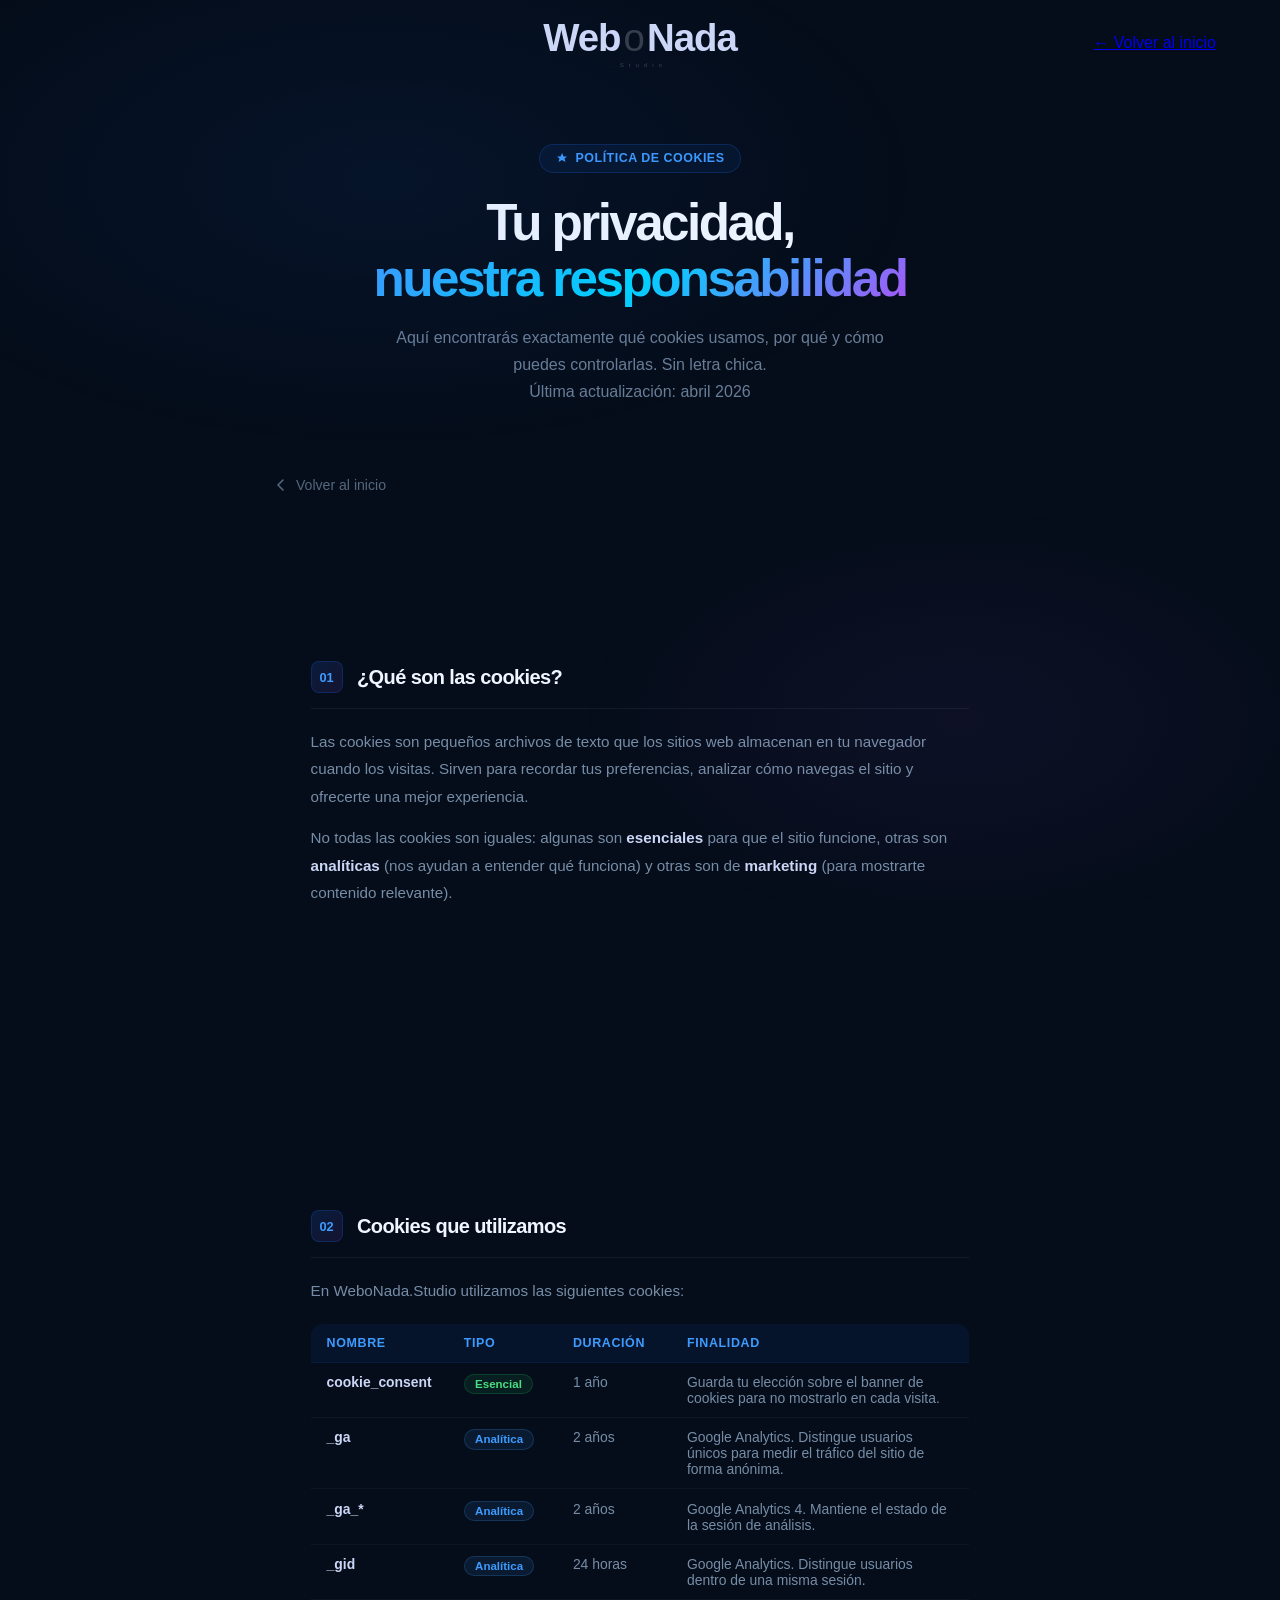
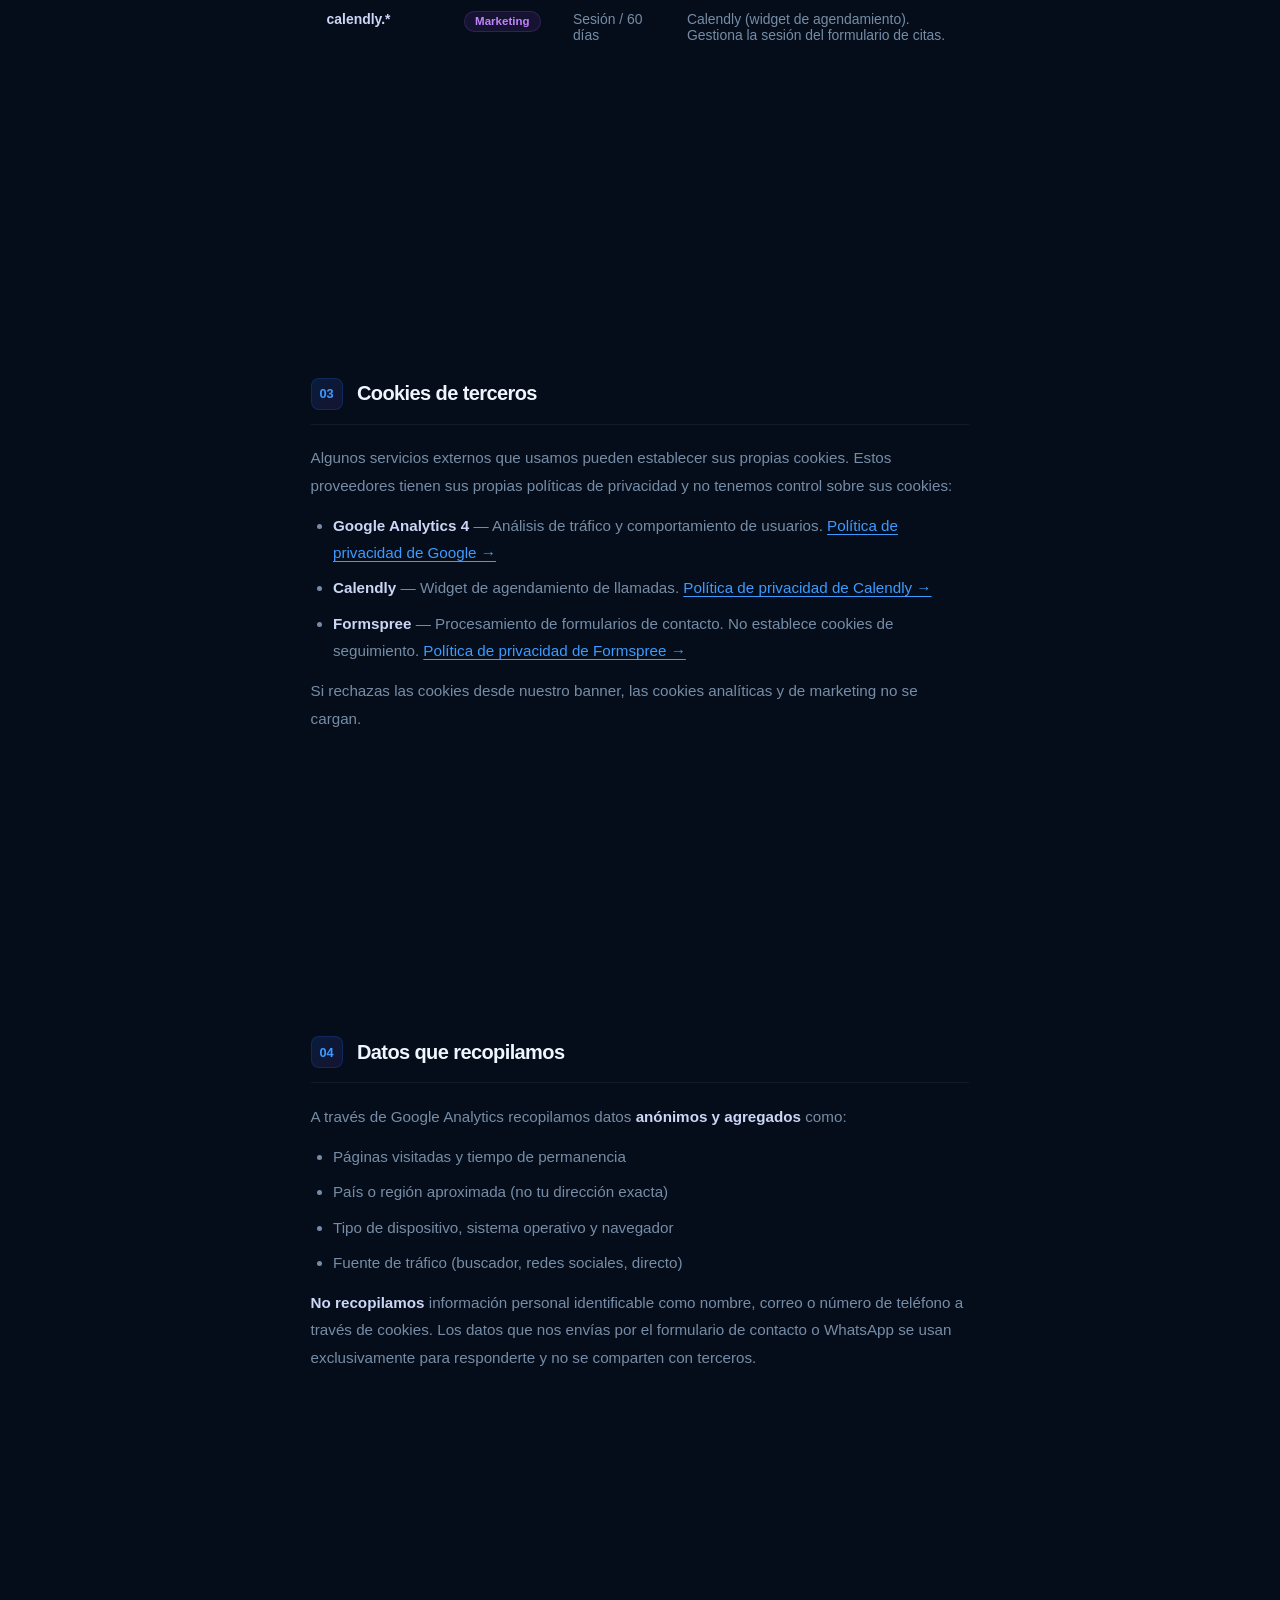
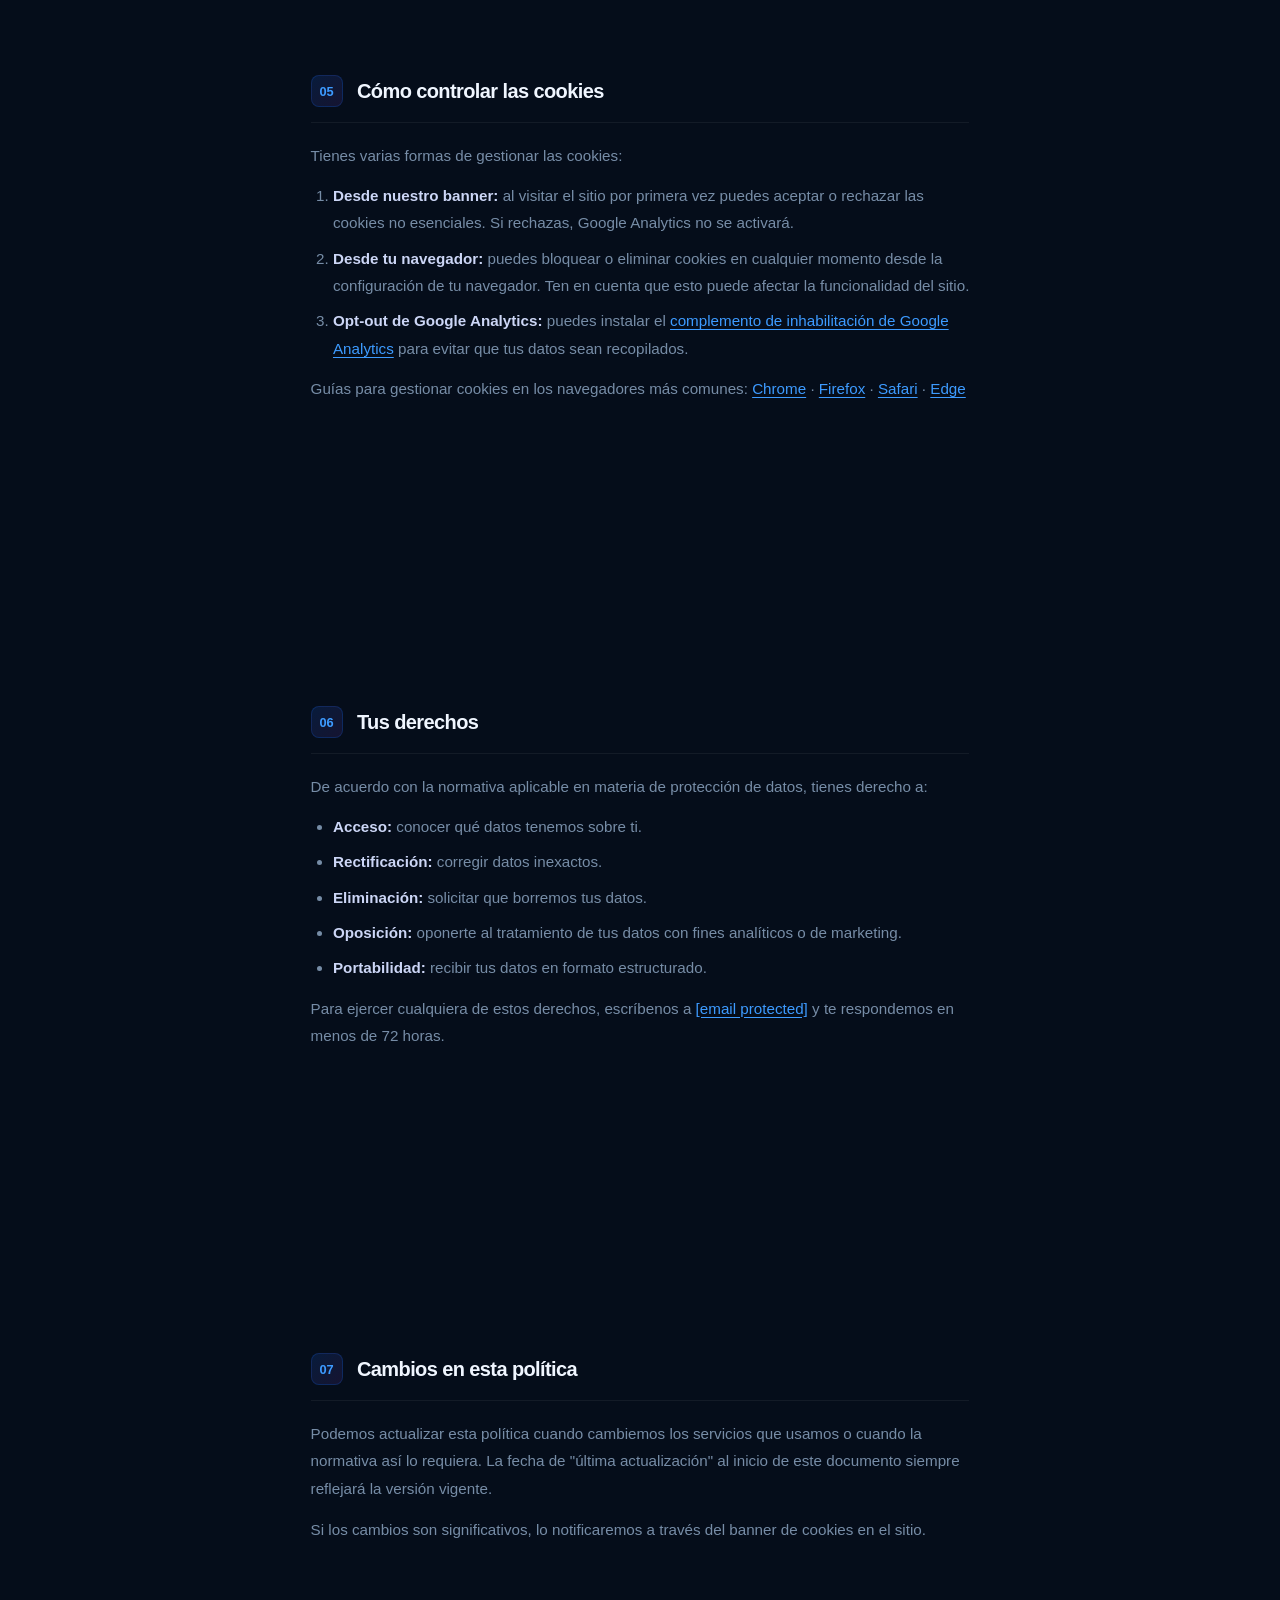
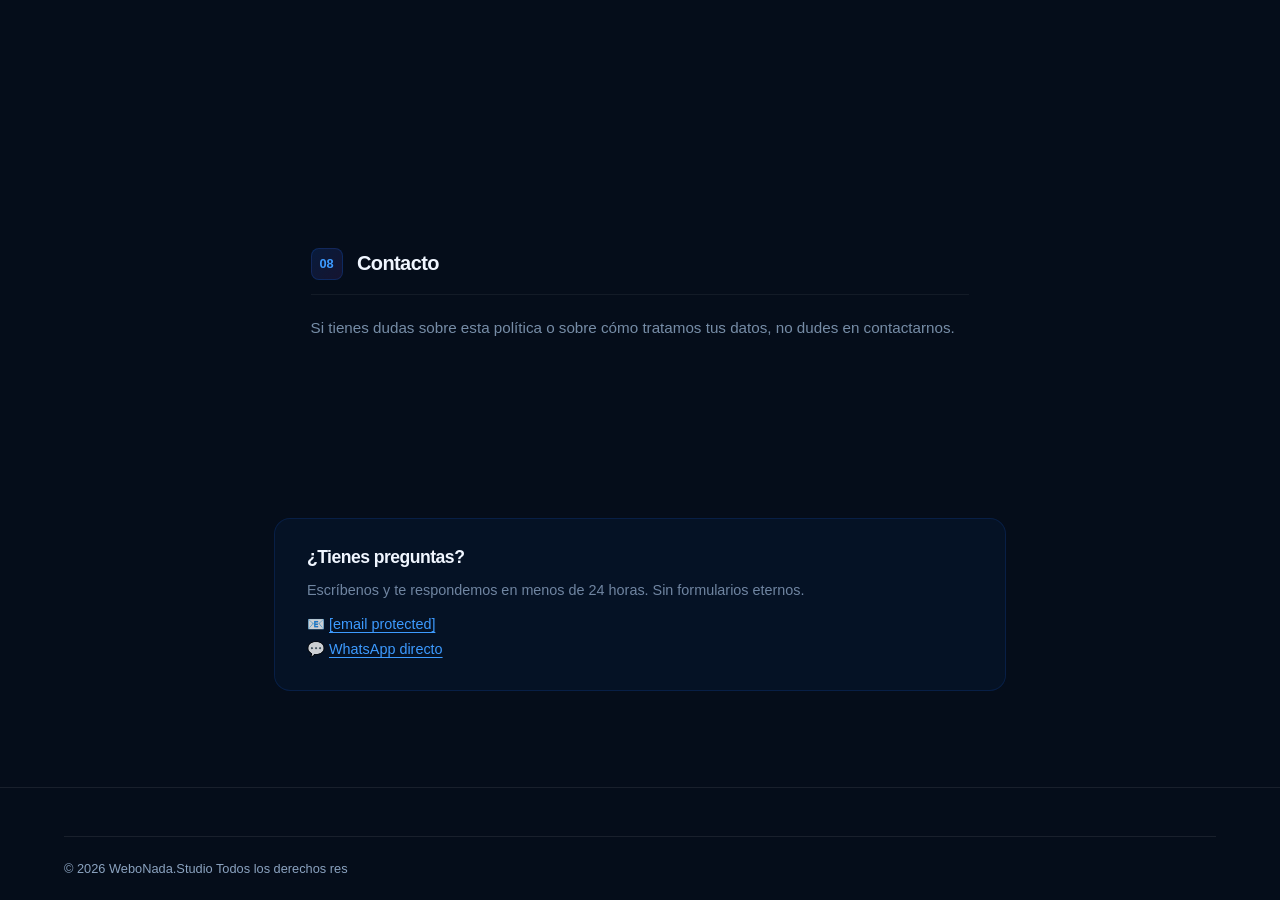
==== commit 0073718e: "actualizacion foto cook y schema" ====
--- a/cookies.html
+++ b/cookies.html
@@ -79,49 +79,6 @@
   z-index: 1;
 }
 
-.policy-toc {
-  background: rgba(255,255,255,.03);
-  border: 1px solid rgba(255,255,255,.07);
-  border-radius: 16px;
-  padding: 1.6rem 2rem;
-  margin-bottom: 3rem;
-}
-.policy-toc h2 {
-  font-family: 'Outfit', sans-serif;
-  font-size: .9rem;
-  font-weight: 700;
-  color: rgba(139,163,192,.6);
-  letter-spacing: .08em;
-  text-transform: uppercase;
-  margin-bottom: 1rem;
-}
-.policy-toc ol {
-  list-style: none;
-  counter-reset: toc;
-  display: flex;
-  flex-direction: column;
-  gap: .45rem;
-}
-.policy-toc ol li {
-  counter-increment: toc;
-  display: flex;
-  align-items: center;
-  gap: .75rem;
-}
-.policy-toc ol li::before {
-  content: counter(toc, decimal-leading-zero);
-  font-size: .72rem;
-  font-weight: 700;
-  color: rgba(61,155,255,.5);
-  min-width: 1.5rem;
-}
-.policy-toc a {
-  color: rgba(204,214,246,.7);
-  text-decoration: none;
-  font-size: .9rem;
-  transition: color .2s;
-}
-.policy-toc a:hover { color: #3d9bff; }
 
 /* Secciones */
 .policy-section {
@@ -252,7 +209,6 @@
 
 @media (max-width: 600px) {
   .policy-hero { padding: 7rem 1.2rem 3rem; }
-  .policy-toc { padding: 1.2rem 1.4rem; }
   .policy-contact-box { padding: 1.4rem 1.2rem; }
 }
 </style>
@@ -294,20 +250,6 @@
       Volver al inicio
     </a>
 
-    <!-- Índice -->
-    <nav class="policy-toc" aria-label="Índice de contenidos">
-      <h2>Índice</h2>
-      <ol>
-        <li><a href="#que-son">¿Qué son las cookies?</a></li>
-        <li><a href="#que-usamos">Cookies que utilizamos</a></li>
-        <li><a href="#terceros">Cookies de terceros</a></li>
-        <li><a href="#datos">Datos que recopilamos</a></li>
-        <li><a href="#control">Cómo controlar las cookies</a></li>
-        <li><a href="#derechos">Tus derechos</a></li>
-        <li><a href="#cambios">Cambios en esta política</a></li>
-        <li><a href="#contacto">Contacto</a></li>
-      </ol>
-    </nav>
 
     <!-- 1. Qué son -->
     <section class="policy-section" id="que-son">
@@ -432,7 +374,7 @@
         <li><strong>Oposición:</strong> oponerte al tratamiento de tus datos con fines analíticos o de marketing.</li>
         <li><strong>Portabilidad:</strong> recibir tus datos en formato estructurado.</li>
       </ul>
-      <p>Para ejercer cualquiera de estos derechos, escríbenos a <a href="mailto:hola@webonada.studio">hola@webonada.studio</a> y te respondemos en menos de 72 horas.</p>
+      <p>Para ejercer cualquiera de estos derechos, escríbenos a <a href="/cdn-cgi/l/email-protection#86eee9eae7c6f1e3e4e9e8e7e2e7a8f5f2f3e2efe9"><span class="__cf_email__" data-cfemail="761e191a1736011314191817121758050203121f19">[email&#160;protected]</span></a> y te respondemos en menos de 72 horas.</p>
     </section>
 
     <!-- 7. Cambios -->
@@ -459,7 +401,7 @@
       <h3>¿Tienes preguntas?</h3>
       <p>Escríbenos y te respondemos en menos de 24 horas. Sin formularios eternos.</p>
       <p>
-        📧 <a href="mailto:hola@webonada.studio">hola@webonada.studio</a><br>
+        📧 <a href="/cdn-cgi/l/email-protection#4d2522212c0d3a282f22232c292c633e3938292422"><span class="__cf_email__" data-cfemail="177f787b7657607275787976737639646362737e78">[email&#160;protected]</span></a><br>
         💬 <a href="https://wa.me/584144507002?text=Hola%2C%20tengo%20una%20pregunta%20sobre%20la%20pol%C3%ADtica%20de%20cookies" target="_blank" rel="noopener noreferrer">WhatsApp directo</a>
       </p>
     </div>
@@ -469,10 +411,4 @@
 
 <footer role="contentinfo">
   <div class="footer-bottom">
-    <p>© 2026 WeboNada.Studio Todos los derechos reservados. · <a href="/privacidad" style="color:inherit;text-decoration:underline">Política de Privacidad</a> · <a href="/cookies" style="color:inherit;text-decoration:underline">Cookies</a></p>
-  </div>
-</footer>
-
-<script src="/js/main.js" defer></script>
-</body>
-</html>
+    <p>© 2026 WeboNada.Studio Todos los derechos res
--- a/css/main.css
+++ b/css/main.css
@@ -849,7 +849,7 @@
     justify-content:center;
     align-items:flex-end;
     padding:0 9%;
-    padding-top:200px;
+    padding-top:240px;
   }
 
  
@@ -1251,8 +1251,8 @@
 .footer-bottom{border-top:1px solid var(--glass-border);padding-top:1.5rem;display:flex;align-items:center;justify-content:space-between}
 .footer-bottom p{font-size:.8rem;color:var(--muted)}
 
-.float-cta{position:fixed;bottom:3rem;right:2rem;z-index:999;padding:.9rem 1.5rem;border-radius:50px;background:linear-gradient(135deg,var(--blue),var(--violet));color:#fff;text-decoration:none;font-weight:600;font-size:.85rem;font-family:var(--font-display);box-shadow:0 8px 30px rgba(26,111,255,.5);display:flex;align-items:center;gap:.5rem;transition:transform .3s,box-shadow .3s,opacity .4s;opacity:0;transform:translateY(20px);border:none;isolation:isolate;max-width:calc(100vw - 4rem)}
-.float-cta.show{opacity:1;transform:translateY(0)}.float-cta:hover{transform:translateY(-3px);box-shadow:0 12px 40px rgba(26,111,255,.7)}
+.float-cta{position:fixed;bottom:3rem;right:2rem;z-index:999;width:58px;height:58px;border-radius:50%;background:transparent;text-decoration:none;display:flex;align-items:center;justify-content:center;box-shadow:0 8px 30px rgba(37,211,102,.4);transition:transform .3s,box-shadow .3s,opacity .4s;opacity:0;transform:translateY(20px);border:none;isolation:isolate}
+.float-cta.show{opacity:1;transform:translateY(0)}.float-cta:hover{transform:translateY(-3px) scale(1.08);box-shadow:0 12px 40px rgba(37,211,102,.6)}
 .float-dot{width:7px;height:7px;border-radius:50%;background:var(--neon);animation:blink 2s infinite}
 #particle-canvas{position:fixed;inset:0;z-index:0;pointer-events:none;opacity:.35}
 
@@ -1506,7 +1506,7 @@
   .pf-title{ font-size:.9rem }
 
   /* Float CTA */
-  .float-cta{ font-size:.78rem; padding:.7rem 1.1rem }
+  .float-cta{ width:52px; height:52px }
 }
 
 /* ── BP3: max 390px — móvil compacto (iPhone 14, Galaxy S22) ── */
@@ -1674,7 +1674,7 @@
   .nav-cta-secondary{ font-size:.78rem; padding:.6rem 1.1rem }
 
   /* Float CTA */
-  .float-cta{ font-size:.74rem; padding:.65rem 1rem; right:.8rem }
+  .float-cta{ width:50px; height:50px; right:.8rem }
 
   /* Footer */
   .footer-top{ gap:.7rem }
@@ -2012,7 +2012,7 @@
 }
 
 @media(max-width:768px){
-  .float-cta{bottom:5rem;right:1.2rem;padding:.75rem 1.2rem;font-size:.8rem}
+  .float-cta{bottom:5rem;right:1.2rem;width:52px;height:52px}
 }
 
 .ufo-separator{
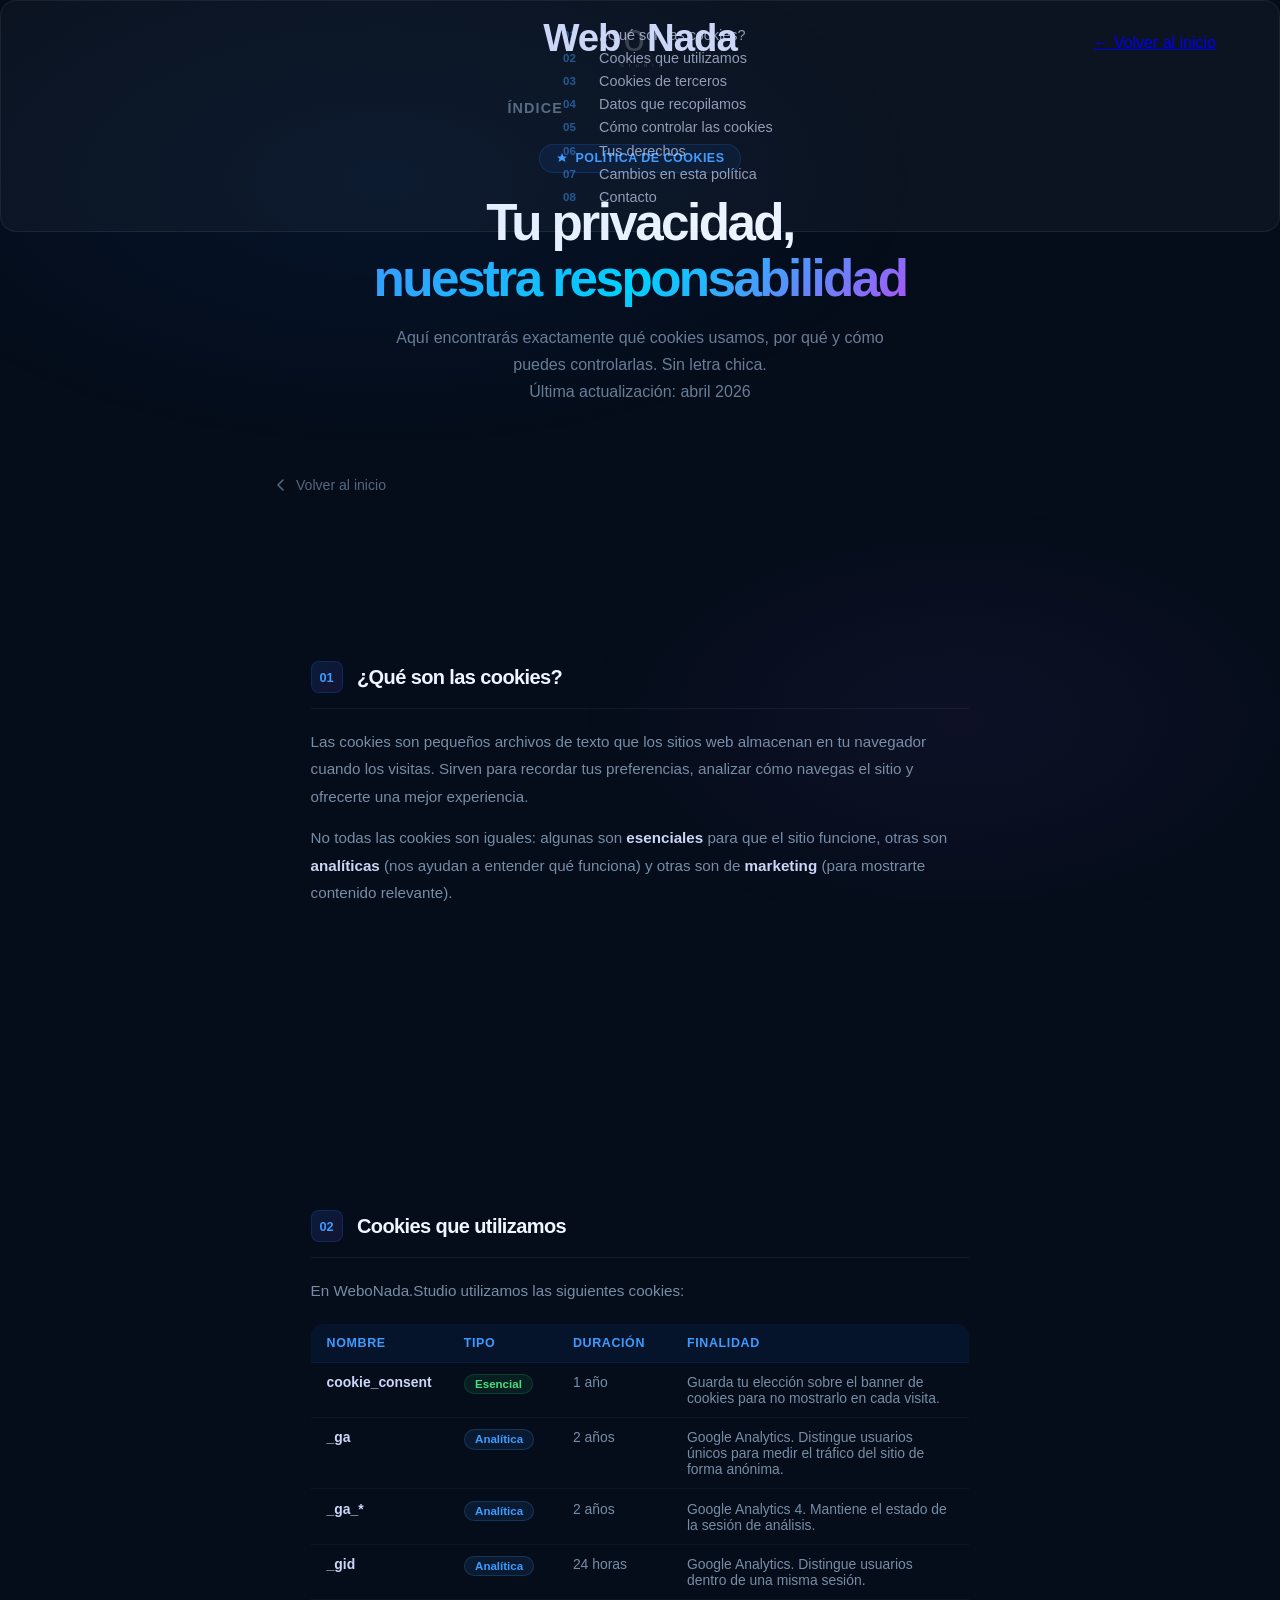
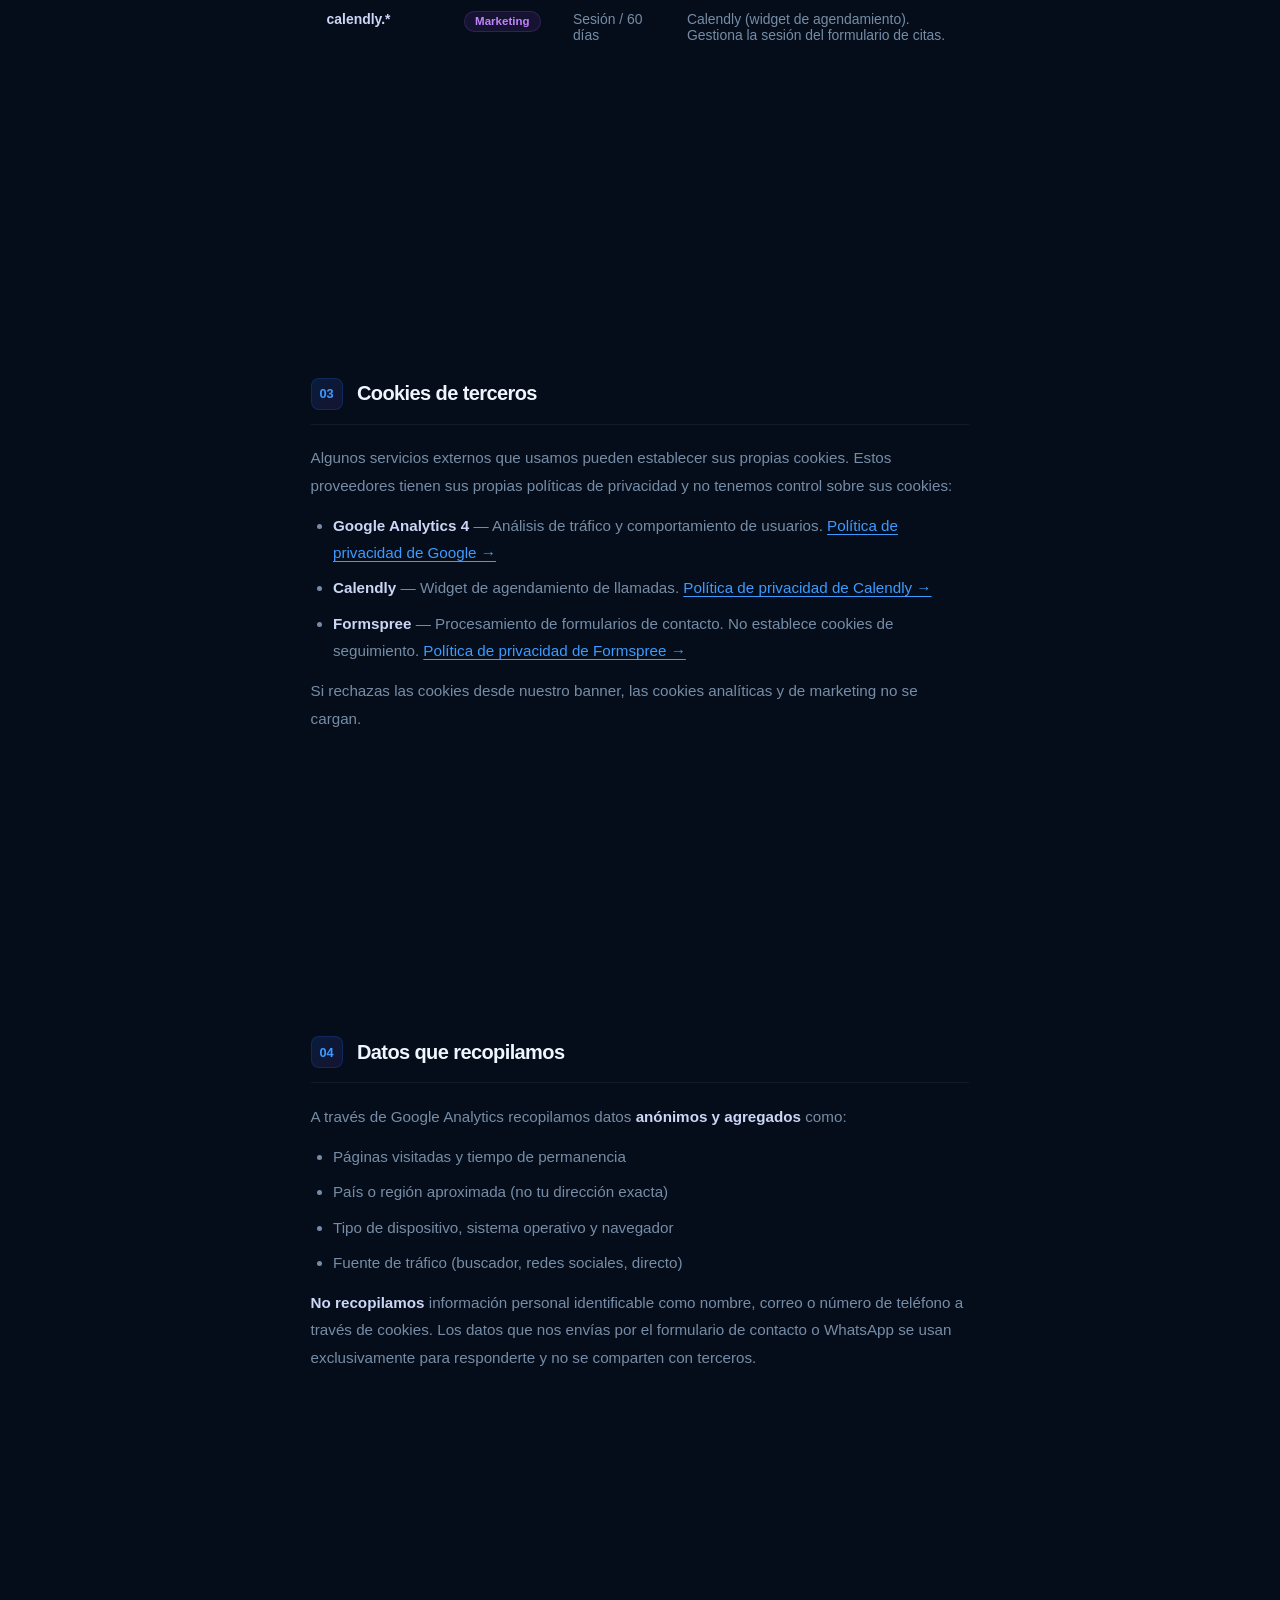
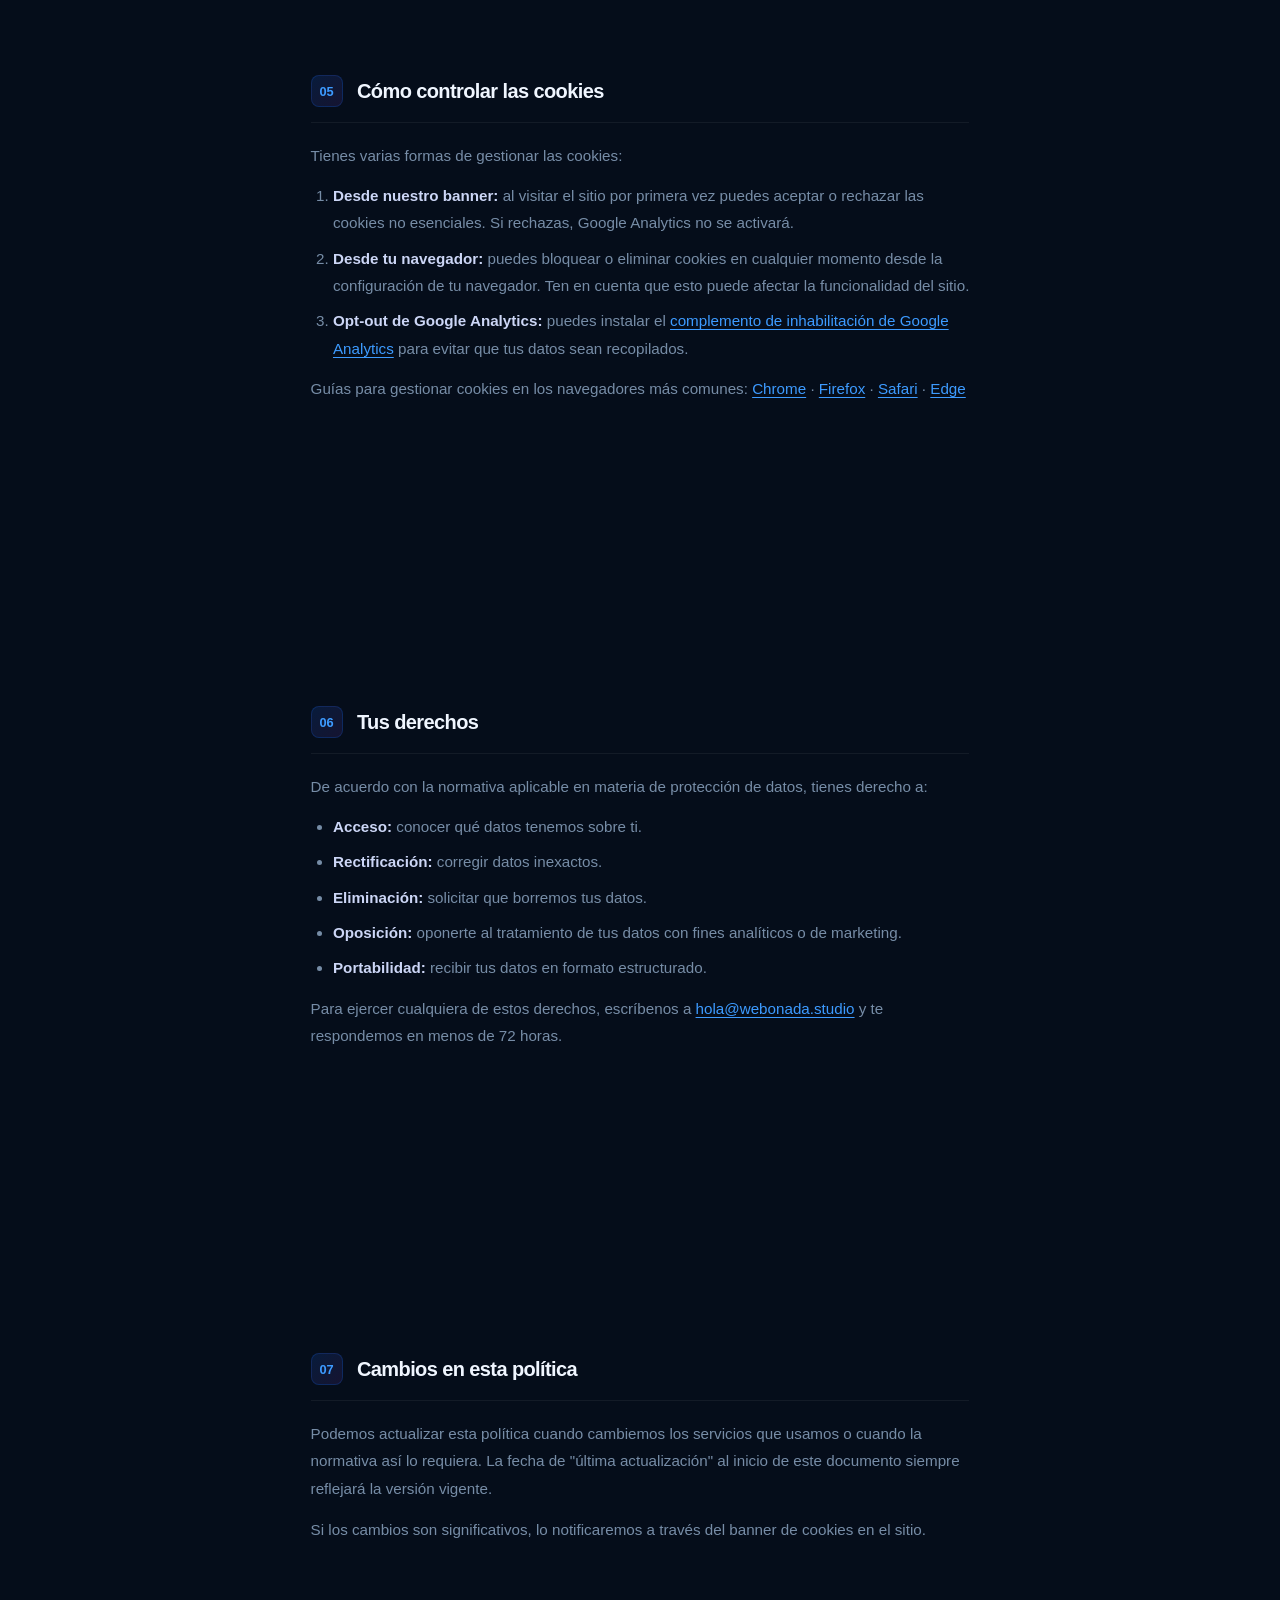
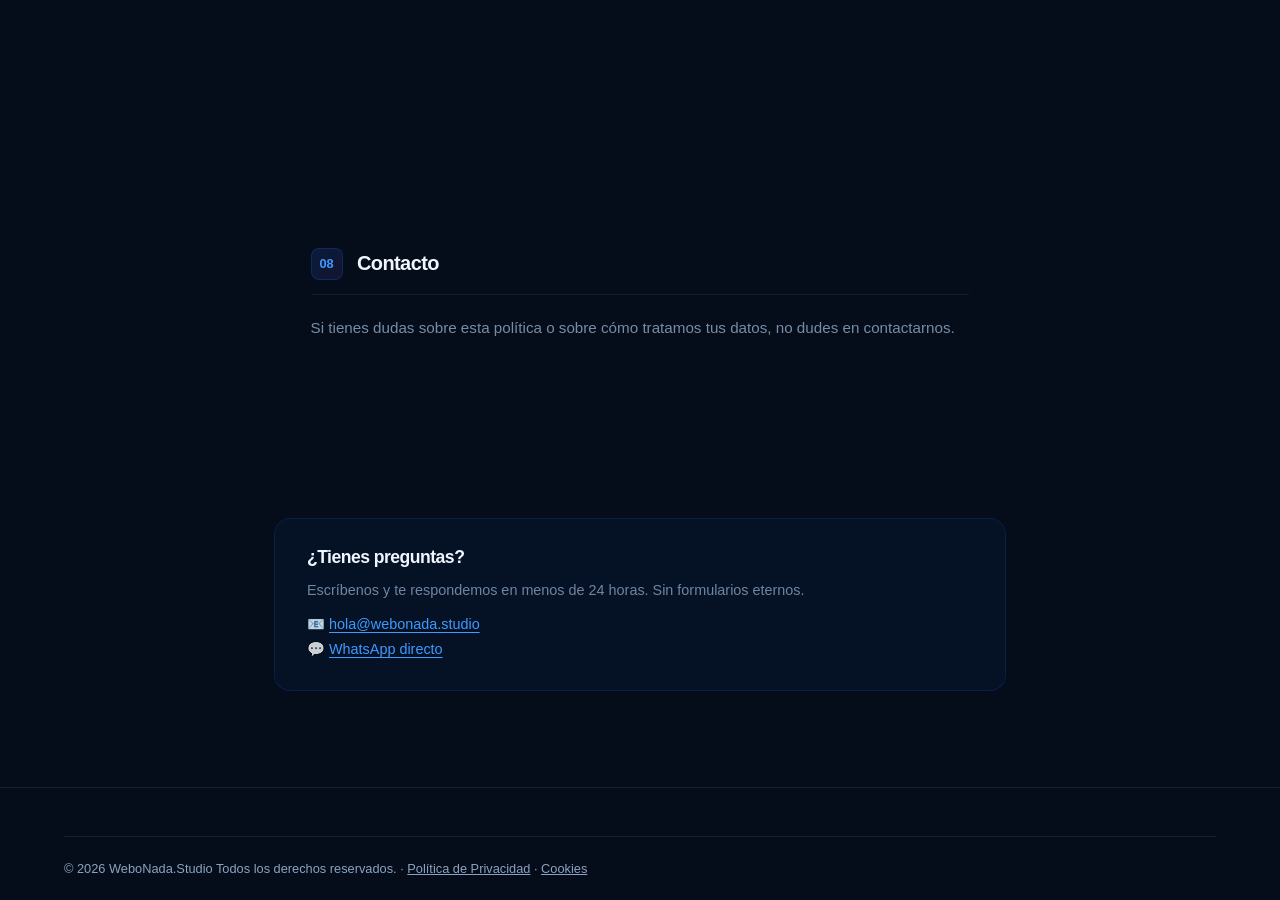
==== commit 6f7877f8: "1" ====
--- a/cookies.html
+++ b/cookies.html
@@ -79,6 +79,49 @@
   z-index: 1;
 }
 
+.policy-toc {
+  background: rgba(255,255,255,.03);
+  border: 1px solid rgba(255,255,255,.07);
+  border-radius: 16px;
+  padding: 1.6rem 2rem;
+  margin-bottom: 3rem;
+}
+.policy-toc h2 {
+  font-family: 'Outfit', sans-serif;
+  font-size: .9rem;
+  font-weight: 700;
+  color: rgba(139,163,192,.6);
+  letter-spacing: .08em;
+  text-transform: uppercase;
+  margin-bottom: 1rem;
+}
+.policy-toc ol {
+  list-style: none;
+  counter-reset: toc;
+  display: flex;
+  flex-direction: column;
+  gap: .45rem;
+}
+.policy-toc ol li {
+  counter-increment: toc;
+  display: flex;
+  align-items: center;
+  gap: .75rem;
+}
+.policy-toc ol li::before {
+  content: counter(toc, decimal-leading-zero);
+  font-size: .72rem;
+  font-weight: 700;
+  color: rgba(61,155,255,.5);
+  min-width: 1.5rem;
+}
+.policy-toc a {
+  color: rgba(204,214,246,.7);
+  text-decoration: none;
+  font-size: .9rem;
+  transition: color .2s;
+}
+.policy-toc a:hover { color: #3d9bff; }
 
 /* Secciones */
 .policy-section {
@@ -209,6 +252,7 @@
 
 @media (max-width: 600px) {
   .policy-hero { padding: 7rem 1.2rem 3rem; }
+  .policy-toc { padding: 1.2rem 1.4rem; }
   .policy-contact-box { padding: 1.4rem 1.2rem; }
 }
 </style>
@@ -250,6 +294,20 @@
       Volver al inicio
     </a>
 
+    <!-- Índice -->
+    <nav class="policy-toc" aria-label="Índice de contenidos">
+      <h2>Índice</h2>
+      <ol>
+        <li><a href="#que-son">¿Qué son las cookies?</a></li>
+        <li><a href="#que-usamos">Cookies que utilizamos</a></li>
+        <li><a href="#terceros">Cookies de terceros</a></li>
+        <li><a href="#datos">Datos que recopilamos</a></li>
+        <li><a href="#control">Cómo controlar las cookies</a></li>
+        <li><a href="#derechos">Tus derechos</a></li>
+        <li><a href="#cambios">Cambios en esta política</a></li>
+        <li><a href="#contacto">Contacto</a></li>
+      </ol>
+    </nav>
 
     <!-- 1. Qué son -->
     <section class="policy-section" id="que-son">
@@ -374,7 +432,7 @@
         <li><strong>Oposición:</strong> oponerte al tratamiento de tus datos con fines analíticos o de marketing.</li>
         <li><strong>Portabilidad:</strong> recibir tus datos en formato estructurado.</li>
       </ul>
-      <p>Para ejercer cualquiera de estos derechos, escríbenos a <a href="/cdn-cgi/l/email-protection#86eee9eae7c6f1e3e4e9e8e7e2e7a8f5f2f3e2efe9"><span class="__cf_email__" data-cfemail="761e191a1736011314191817121758050203121f19">[email&#160;protected]</span></a> y te respondemos en menos de 72 horas.</p>
+      <p>Para ejercer cualquiera de estos derechos, escríbenos a <a href="mailto:hola@webonada.studio">hola@webonada.studio</a> y te respondemos en menos de 72 horas.</p>
     </section>
 
     <!-- 7. Cambios -->
@@ -401,7 +459,7 @@
       <h3>¿Tienes preguntas?</h3>
       <p>Escríbenos y te respondemos en menos de 24 horas. Sin formularios eternos.</p>
       <p>
-        📧 <a href="/cdn-cgi/l/email-protection#4d2522212c0d3a282f22232c292c633e3938292422"><span class="__cf_email__" data-cfemail="177f787b7657607275787976737639646362737e78">[email&#160;protected]</span></a><br>
+        📧 <a href="mailto:hola@webonada.studio">hola@webonada.studio</a><br>
         💬 <a href="https://wa.me/584144507002?text=Hola%2C%20tengo%20una%20pregunta%20sobre%20la%20pol%C3%ADtica%20de%20cookies" target="_blank" rel="noopener noreferrer">WhatsApp directo</a>
       </p>
     </div>
@@ -411,4 +469,10 @@
 
 <footer role="contentinfo">
   <div class="footer-bottom">
-    <p>© 2026 WeboNada.Studio Todos los derechos res+    <p>© 2026 WeboNada.Studio Todos los derechos reservados. · <a href="/privacidad" style="color:inherit;text-decoration:underline">Política de Privacidad</a> · <a href="/cookies" style="color:inherit;text-decoration:underline">Cookies</a></p>
+  </div>
+</footer>
+
+<script src="/js/main.js" defer></script>
+</body>
+</html>
--- a/css/main.css
+++ b/css/main.css
@@ -189,7 +189,7 @@
   100%{ transform:translateY(0) rotate(0) scale(1); }
 }
 
-.pf-preview-img{position:absolute;inset:0;width:100%;height:100%;object-fit:contain;opacity:1;display:block;background:#07101f}
+.pf-preview-img{position:absolute;inset:0;width:100%;height:100%;object-fit:cover;opacity:1;display:block;background:#07101f}
 
 #navEasterPanel{
   position:absolute;
@@ -849,7 +849,7 @@
     justify-content:center;
     align-items:flex-end;
     padding:0 9%;
-    padding-top:240px;
+    padding-top:60px;
   }
 
  
@@ -900,6 +900,7 @@
     width:fit-content;
     margin:0 auto 60px;
     align-self:center;
+    margin-top: 30px;
   }
   .won-mob-h1::before{
     content:'';width:5px;height:5px;border-radius:50%;flex-shrink:0;
@@ -946,6 +947,7 @@
     color:rgba(220,235,255,.07);
     -webkit-text-fill-color:rgba(220,235,255,.07);
     text-align:right;
+    margin-top: 60px;
   }
   .won-mob-label-nada{
     font-family:var(--font-display);
@@ -1002,7 +1004,7 @@
 .benefits-list{display:flex;flex-direction:column;gap:1.5rem;margin-top:2.5rem}
 .benefit-item{display:flex;gap:1rem;align-items:flex-start}
 .benefit-icon{width:38px;height:38px;border-radius:10px;flex-shrink:0;display:flex;align-items:center;justify-content:center;font-size:1rem;background:rgba(26,111,255,.1);border:1px solid rgba(26,111,255,.15);margin-top:2px}
-.benefit-text h4{font-family:var(--font-display);font-size:1rem;font-weight:700;margin-bottom:.2rem}
+.benefit-text h3{font-family:var(--font-display);font-size:1rem;font-weight:700;margin-bottom:.2rem}
 .benefit-text p{font-size:.85rem;color:var(--muted);line-height:1.6;font-weight:300}
 
 #process{background:var(--navy-mid);overflow:hidden;position:relative;padding-left:0;padding-right:0}
@@ -1244,15 +1246,15 @@
 .footer-socials{display:flex;gap:.7rem;margin-top:1.2rem}
 .social-btn{width:36px;height:36px;border-radius:10px;background:var(--glass);border:1px solid var(--glass-border);display:flex;align-items:center;justify-content:center;font-size:.9rem;text-decoration:none;transition:background .3s,border-color .3s}
 .social-btn:hover{background:rgba(61,155,255,.15);border-color:rgba(61,155,255,.3)}
-.footer-col h4{font-family:var(--font-display);font-size:.88rem;font-weight:700;margin-bottom:1rem}
+.footer-col h3{font-family:var(--font-display);font-size:.88rem;font-weight:700;margin-bottom:1rem}
 .footer-col ul{list-style:none;display:flex;flex-direction:column;gap:.6rem}
 .footer-col ul li a{color:var(--muted);text-decoration:none;font-size:.85rem;transition:color .3s;font-weight:300}
 .footer-col ul li a:hover{color:var(--white)}
 .footer-bottom{border-top:1px solid var(--glass-border);padding-top:1.5rem;display:flex;align-items:center;justify-content:space-between}
 .footer-bottom p{font-size:.8rem;color:var(--muted)}
 
-.float-cta{position:fixed;bottom:3rem;right:2rem;z-index:999;width:58px;height:58px;border-radius:50%;background:transparent;text-decoration:none;display:flex;align-items:center;justify-content:center;box-shadow:0 8px 30px rgba(37,211,102,.4);transition:transform .3s,box-shadow .3s,opacity .4s;opacity:0;transform:translateY(20px);border:none;isolation:isolate}
-.float-cta.show{opacity:1;transform:translateY(0)}.float-cta:hover{transform:translateY(-3px) scale(1.08);box-shadow:0 12px 40px rgba(37,211,102,.6)}
+.float-cta{position:fixed;bottom:3rem;right:2rem;z-index:999;width:44px;height:44px;border-radius:50%;background:transparent;text-decoration:none;display:flex;align-items:center;justify-content:center;box-shadow:0 4px 14px rgba(37,211,102,.35);transition:transform .3s,box-shadow .3s,opacity .4s;opacity:0;transform:translateY(20px);border:none;isolation:isolate}.float-cta::before{content:'';position:absolute;inset:-2px;border-radius:50%;border:1.5px solid rgba(37,211,102,.5);animation:waRipple 2.2s ease-out infinite;pointer-events:none}.float-cta::after{content:'';position:absolute;inset:-2px;border-radius:50%;border:1px solid rgba(37,211,102,.25);animation:waRipple 2.2s ease-out .8s infinite;pointer-events:none}@keyframes waRipple{0%{transform:scale(1);opacity:.7}100%{transform:scale(1.25);opacity:0}}
+.float-cta.show{opacity:1;transform:translateY(0)}.float-cta:hover{transform:translateY(-3px) scale(1.08);box-shadow:0 8px 24px rgba(37,211,102,.5)}
 .float-dot{width:7px;height:7px;border-radius:50%;background:var(--neon);animation:blink 2s infinite}
 #particle-canvas{position:fixed;inset:0;z-index:0;pointer-events:none;opacity:.35}
 
@@ -1434,7 +1436,7 @@
   .svc-icon{ width:54px; height:54px; font-size:1.5rem }
 
   /* Beneficios */
-  .benefit-item h4{ font-size:.95rem }
+  .benefit-item h3{ font-size:.95rem }
   .benefit-icon{ width:34px; height:34px; font-size:.9rem }
 
   /* Proceso */
@@ -1473,7 +1475,7 @@
 
   /* Footer */
   .footer-top{ gap:1.2rem }
-  .footer-col h4{ font-size:.85rem }
+  .footer-col h3{ font-size:.85rem }
 }
 
 /* ── BP2: max 430px — flagships modernos y Android mid-range ── */
@@ -1506,7 +1508,7 @@
   .pf-title{ font-size:.9rem }
 
   /* Float CTA */
-  .float-cta{ width:52px; height:52px }
+  .float-cta{ width:44px; height:44px; box-shadow:0 4px 12px rgba(37,211,102,.35) }
 }
 
 /* ── BP3: max 390px — móvil compacto (iPhone 14, Galaxy S22) ── */
@@ -1583,7 +1585,7 @@
 
   /* Footer */
   .footer-top{ gap:.9rem }
-  .footer-col h4{ font-size:.82rem }
+  .footer-col h3{ font-size:.82rem }
   .footer-col ul li a{ font-size:.78rem !important }
 }
 
@@ -1619,7 +1621,7 @@
   .svc-icon{ width:44px; height:44px; font-size:1.2rem; border-radius:14px }
 
   /* Beneficios */
-  .benefit-item h4{ font-size:.88rem }
+  .benefit-item h3{ font-size:.88rem }
   .benefit-text p{ font-size:.78rem !important }
   .benefit-icon{ width:30px; height:30px; font-size:.8rem }
 
@@ -1674,11 +1676,11 @@
   .nav-cta-secondary{ font-size:.78rem; padding:.6rem 1.1rem }
 
   /* Float CTA */
-  .float-cta{ width:50px; height:50px; right:.8rem }
+  .float-cta{ width:44px; height:44px; right:.8rem; box-shadow:0 4px 12px rgba(37,211,102,.35) }
 
   /* Footer */
   .footer-top{ gap:.7rem }
-  .footer-col h4{ font-size:.78rem }
+  .footer-col h3{ font-size:.78rem }
   .footer-col ul li a{ font-size:.72rem !important }
   .footer-brand p{ font-size:.78rem !important }
 }
@@ -2012,7 +2014,7 @@
 }
 
 @media(max-width:768px){
-  .float-cta{bottom:5rem;right:1.2rem;width:52px;height:52px}
+  .float-cta{bottom:5rem;right:1.2rem;width:44px;height:44px;box-shadow:0 4px 12px rgba(37,211,102,.35)}
 }
 
 .ufo-separator{
